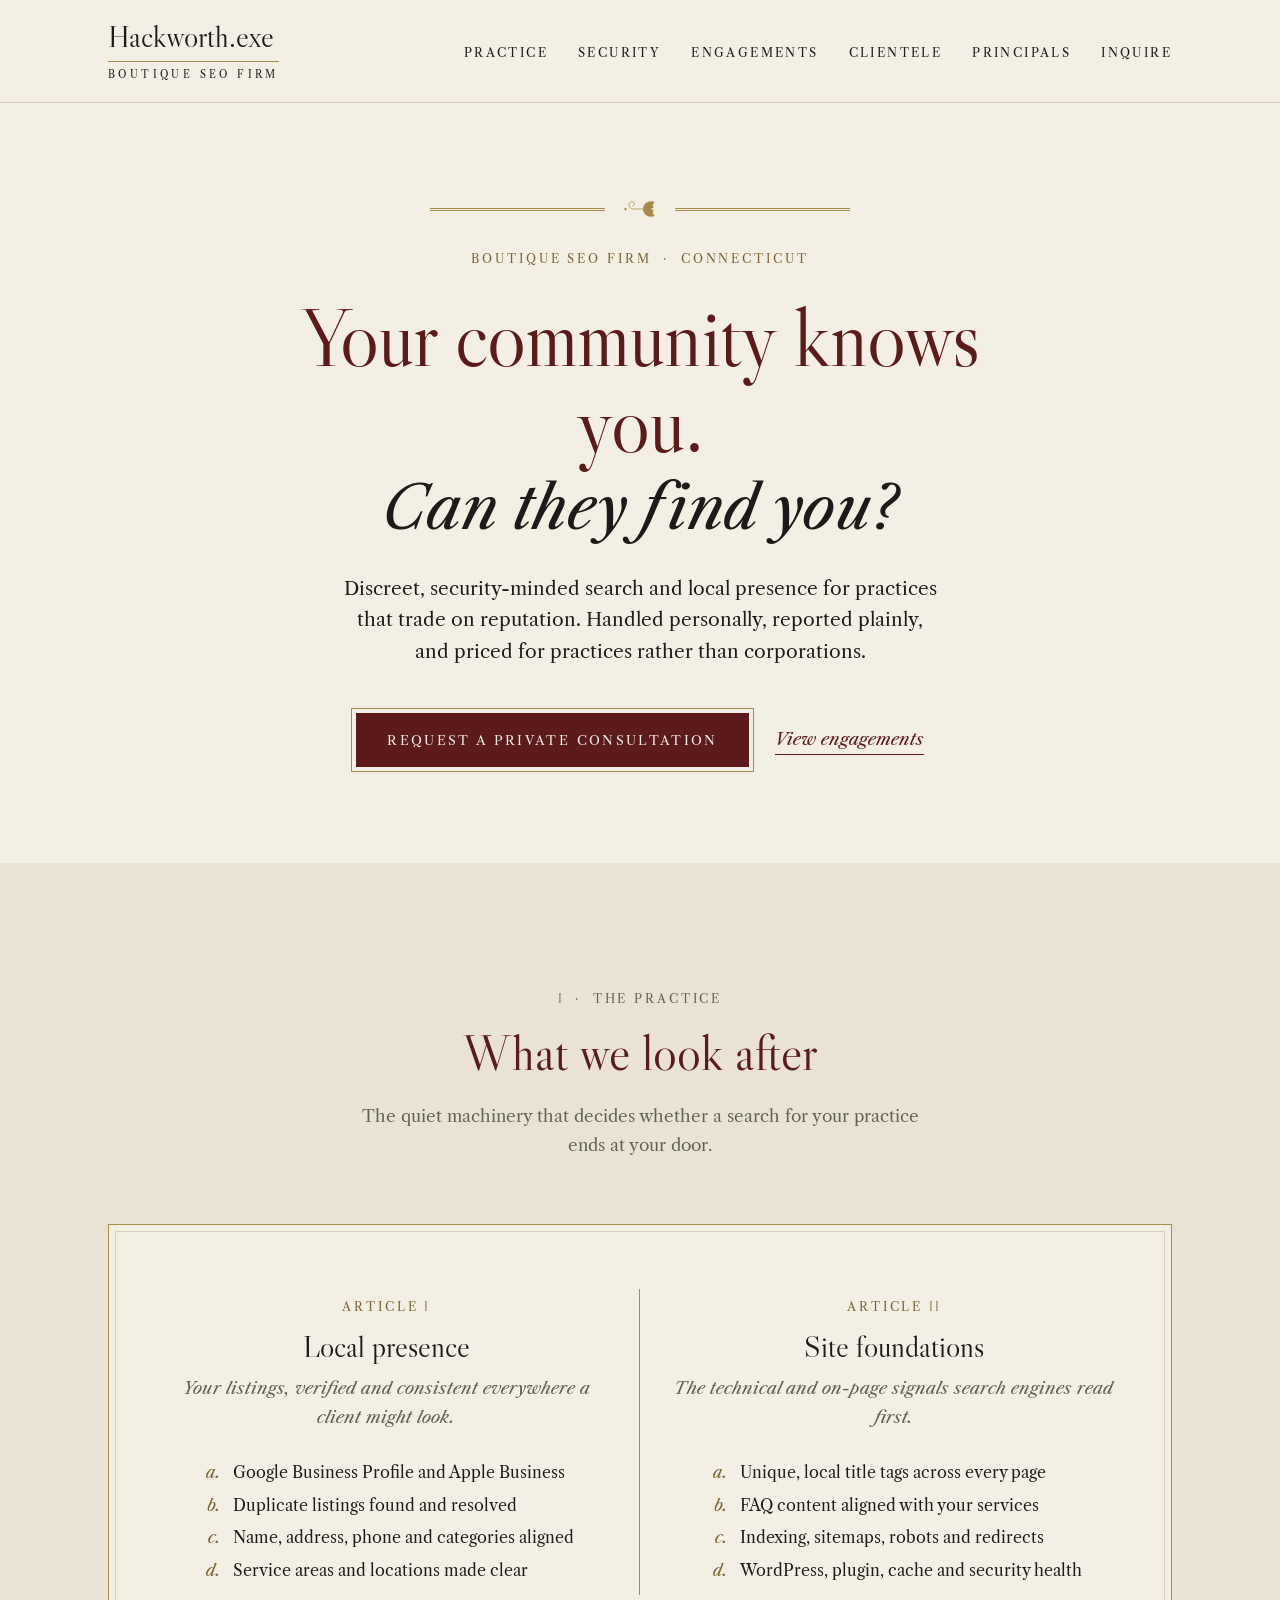
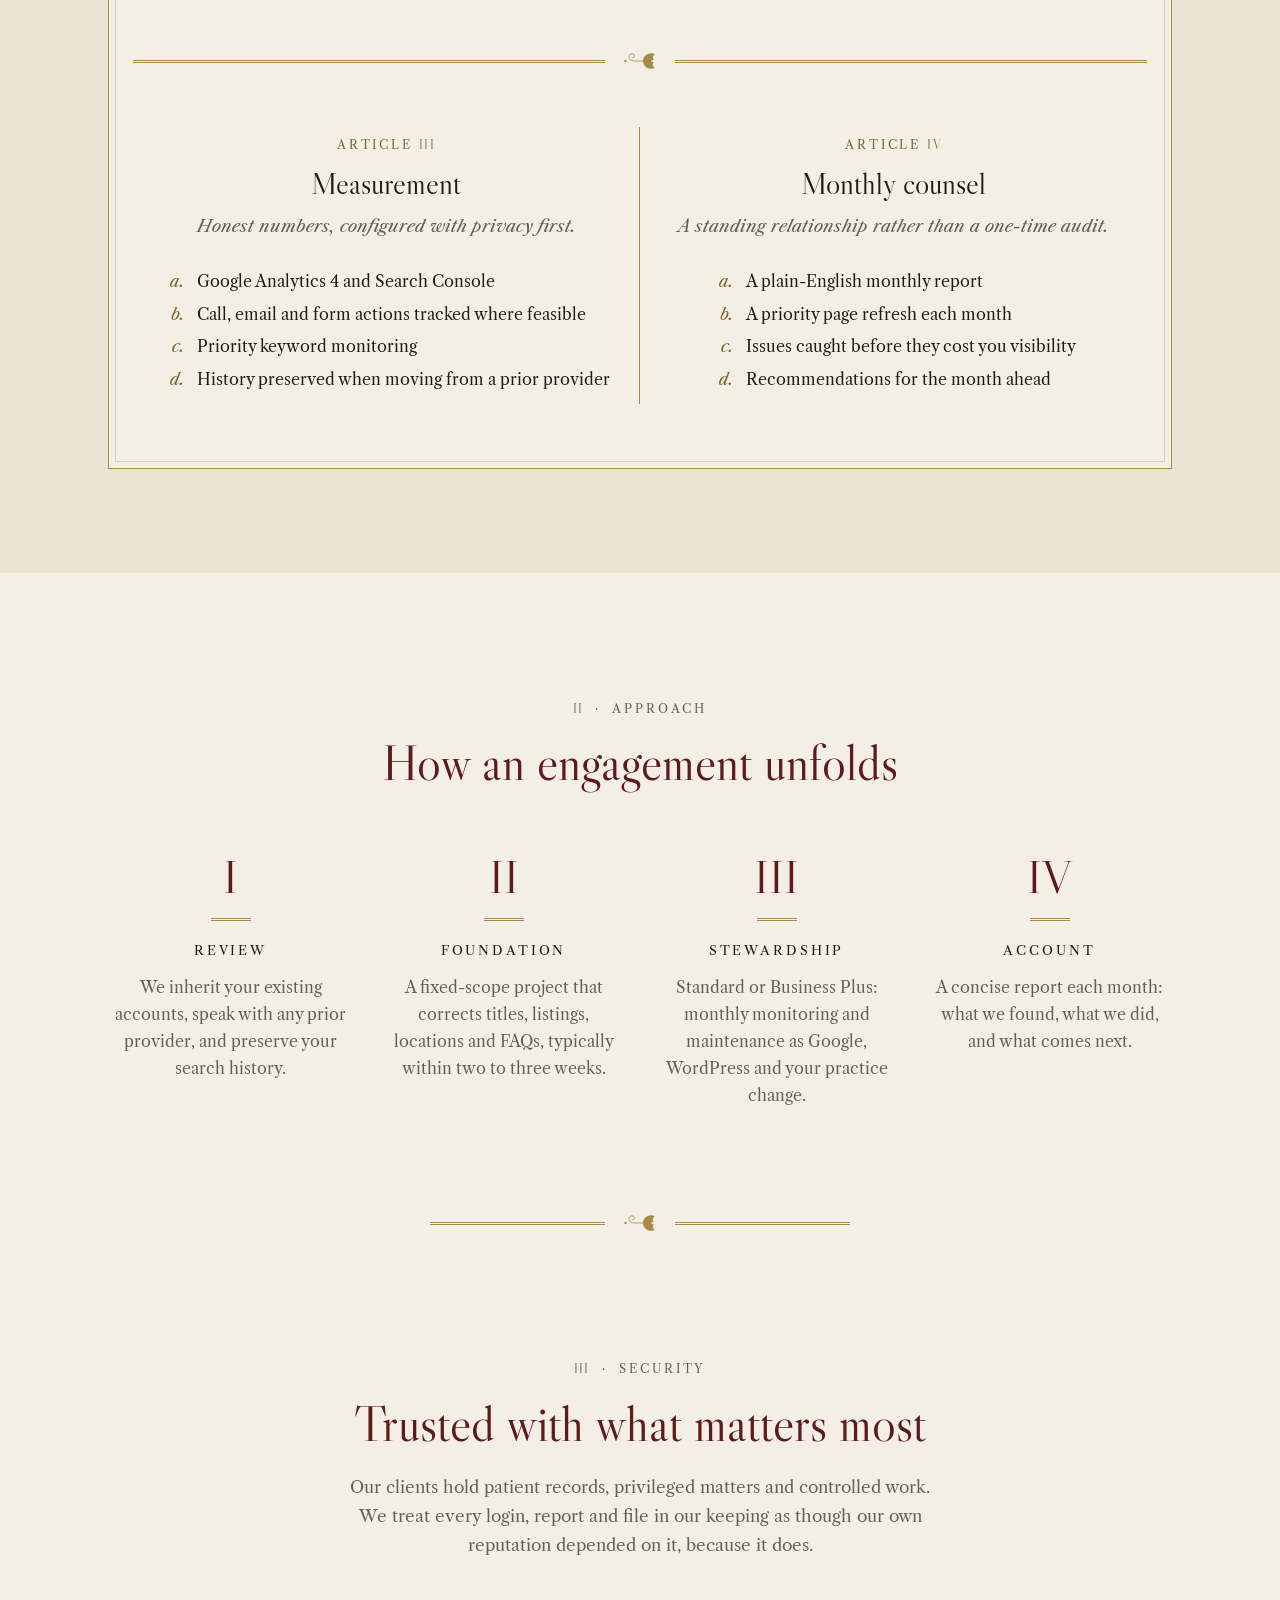
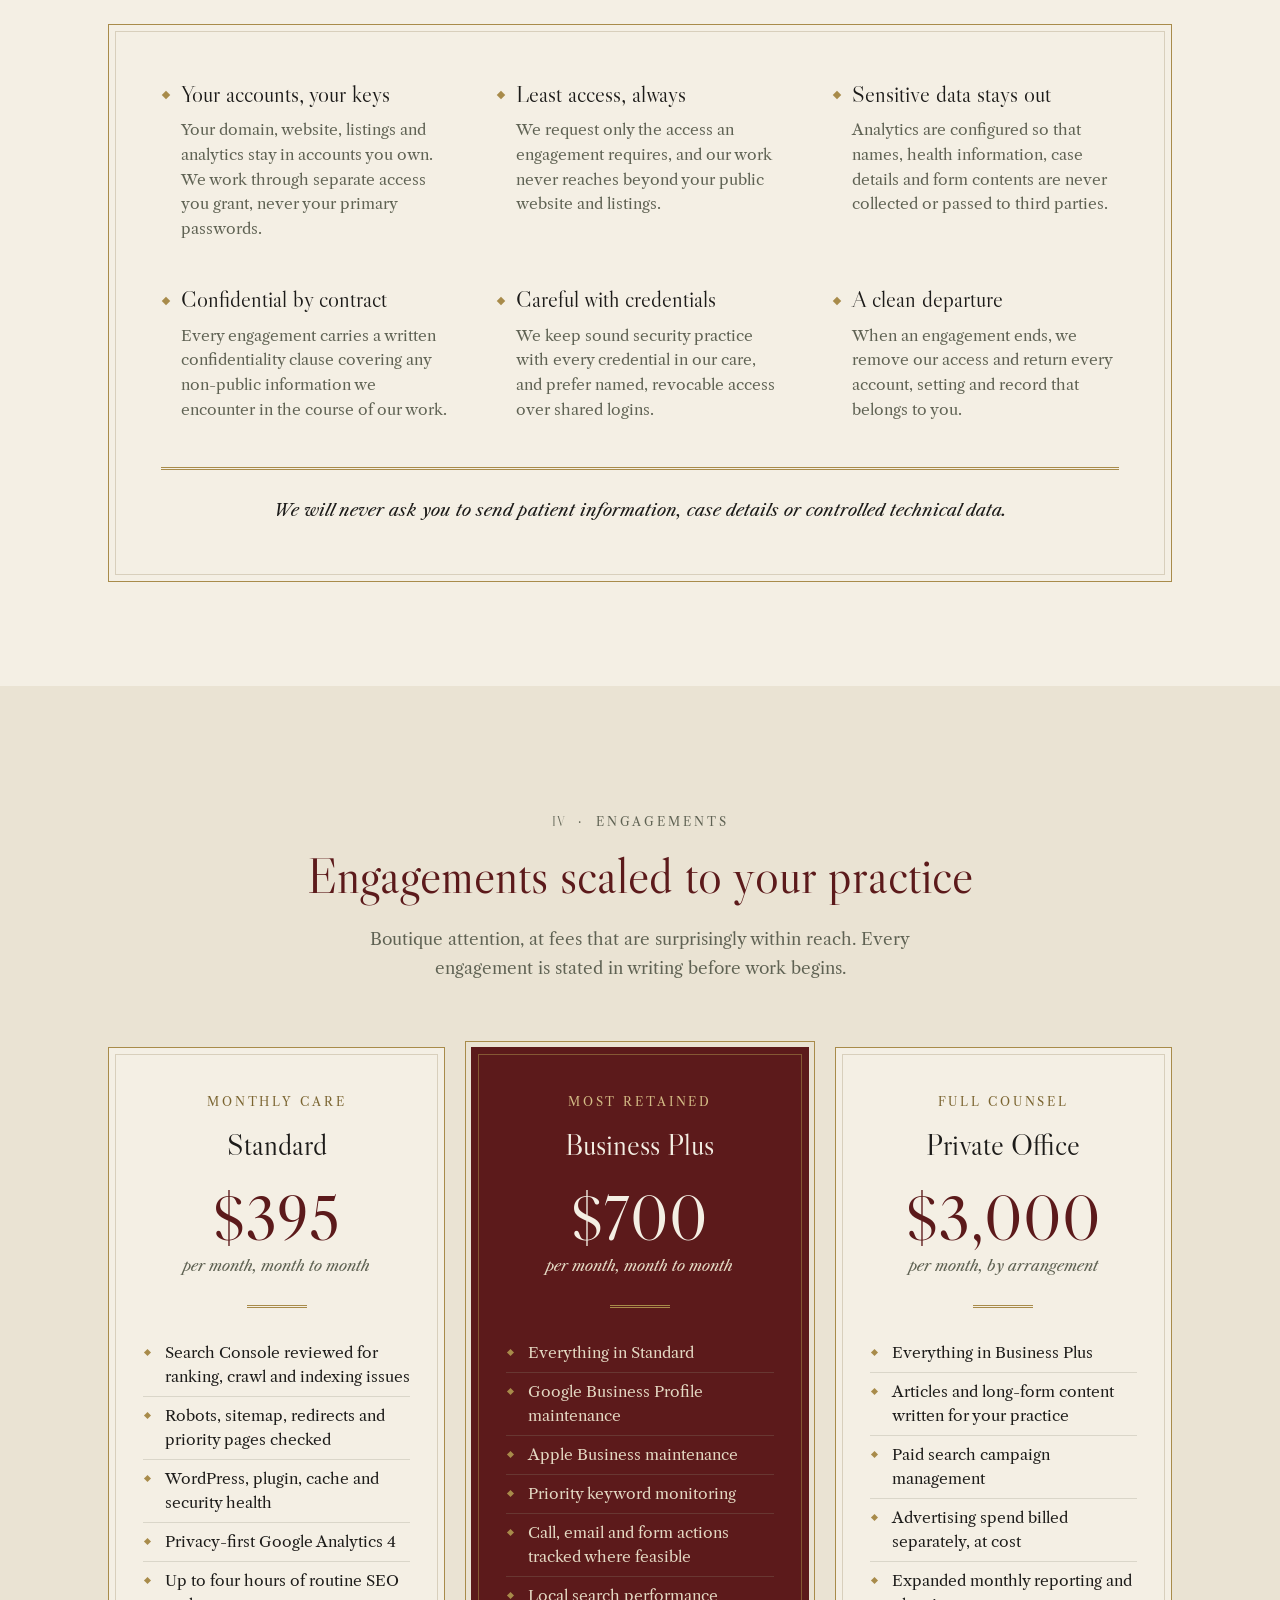
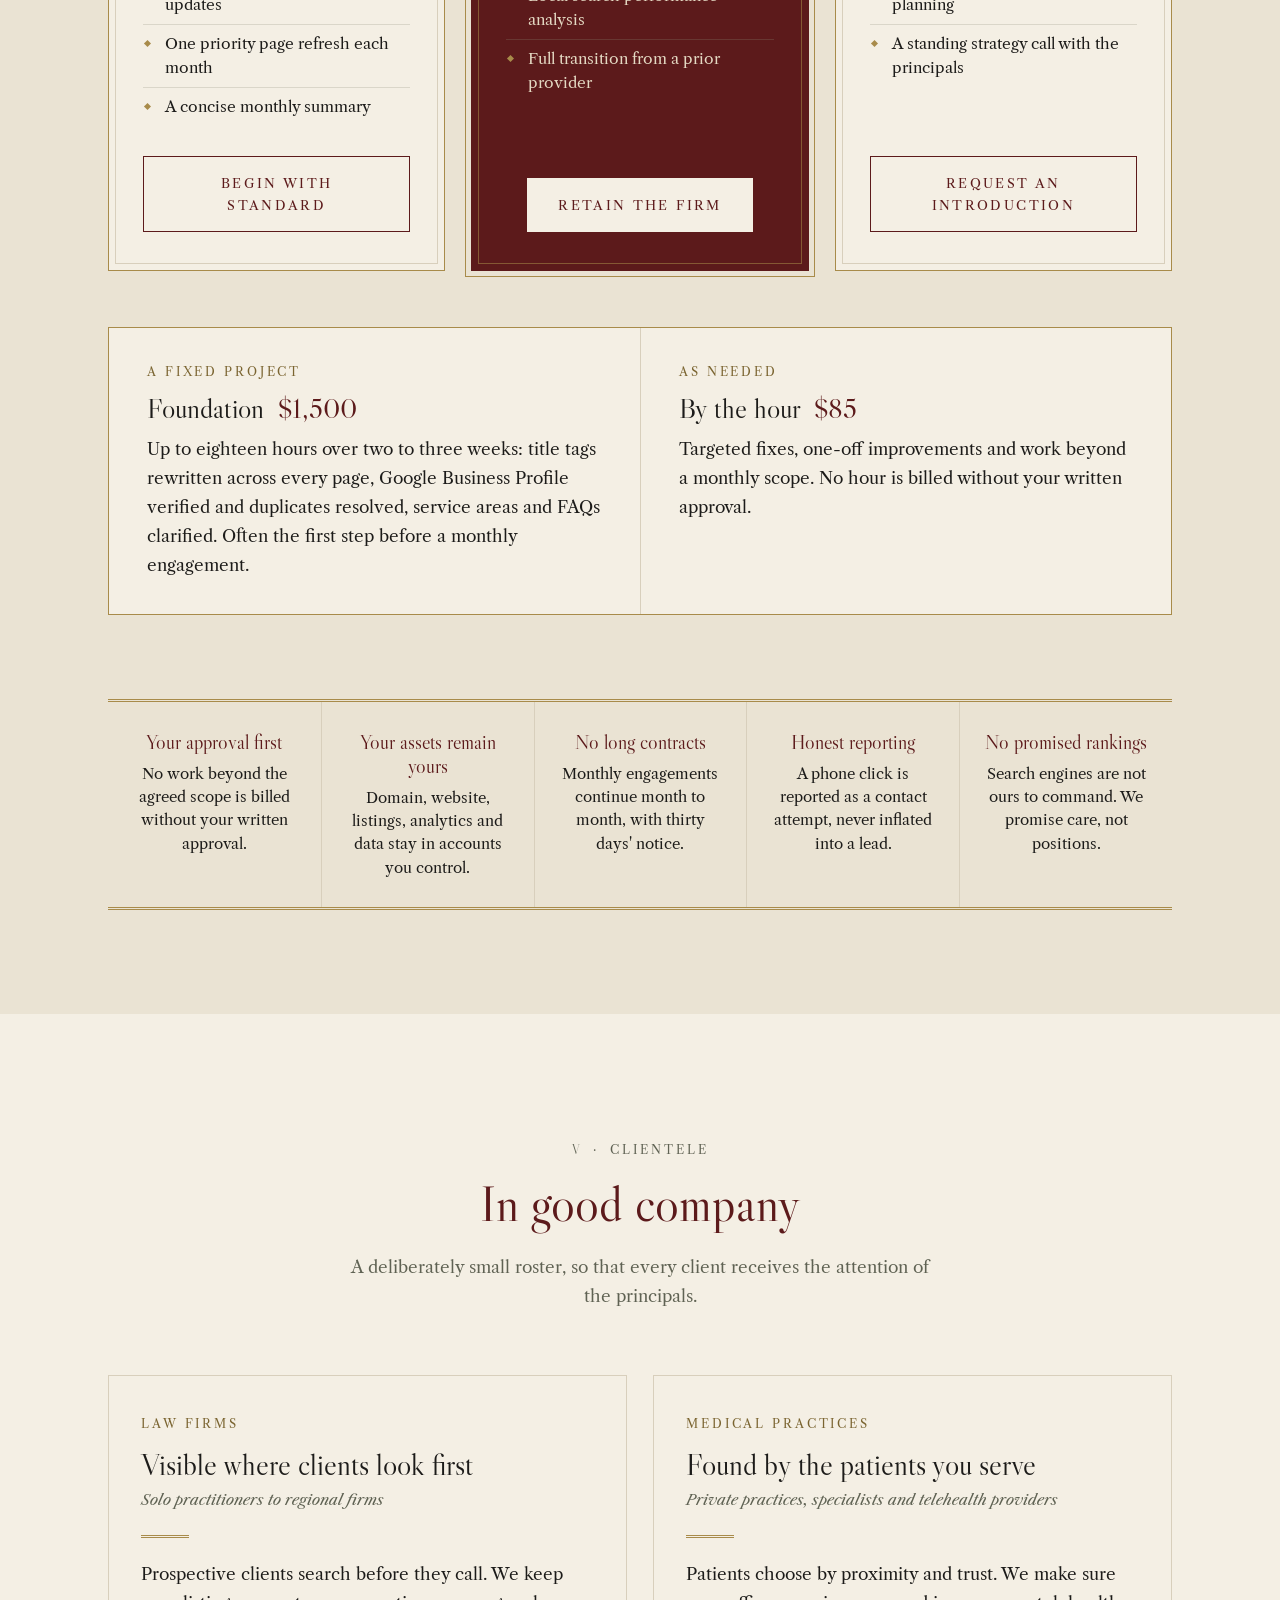
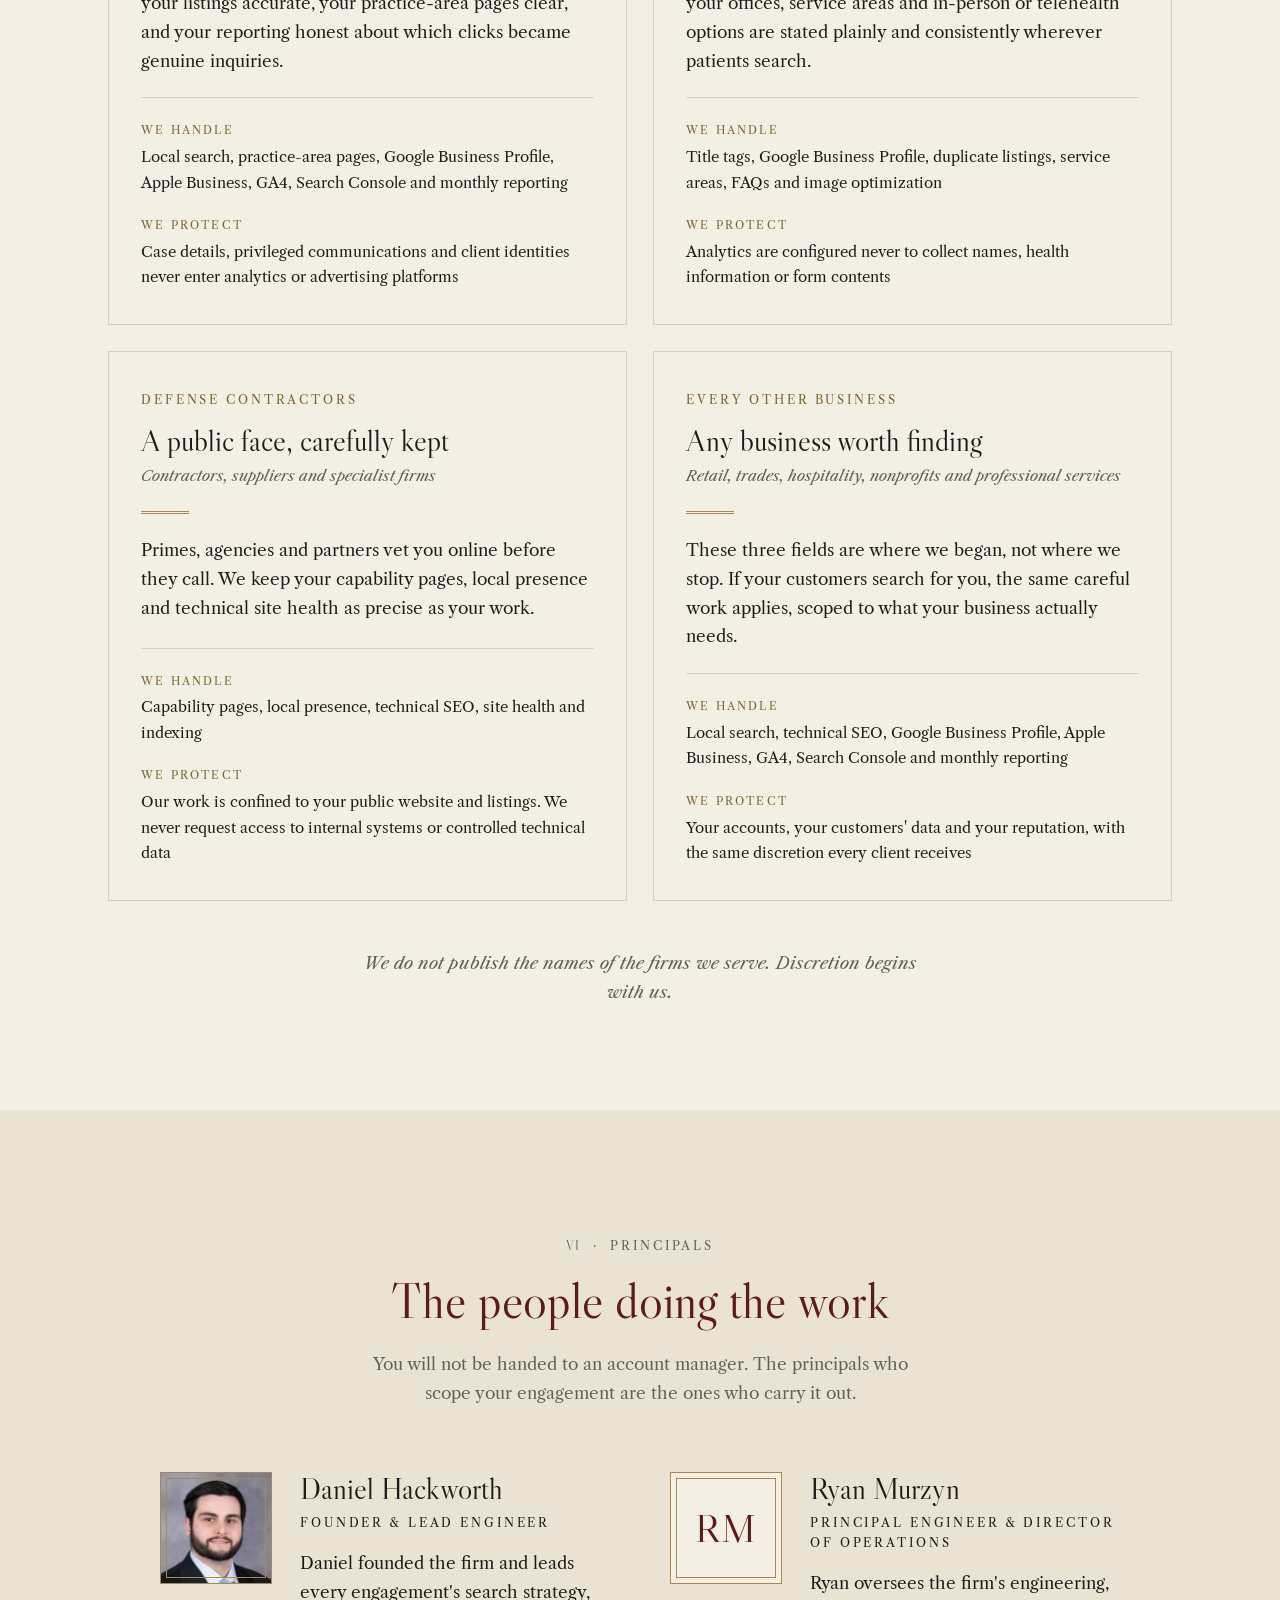
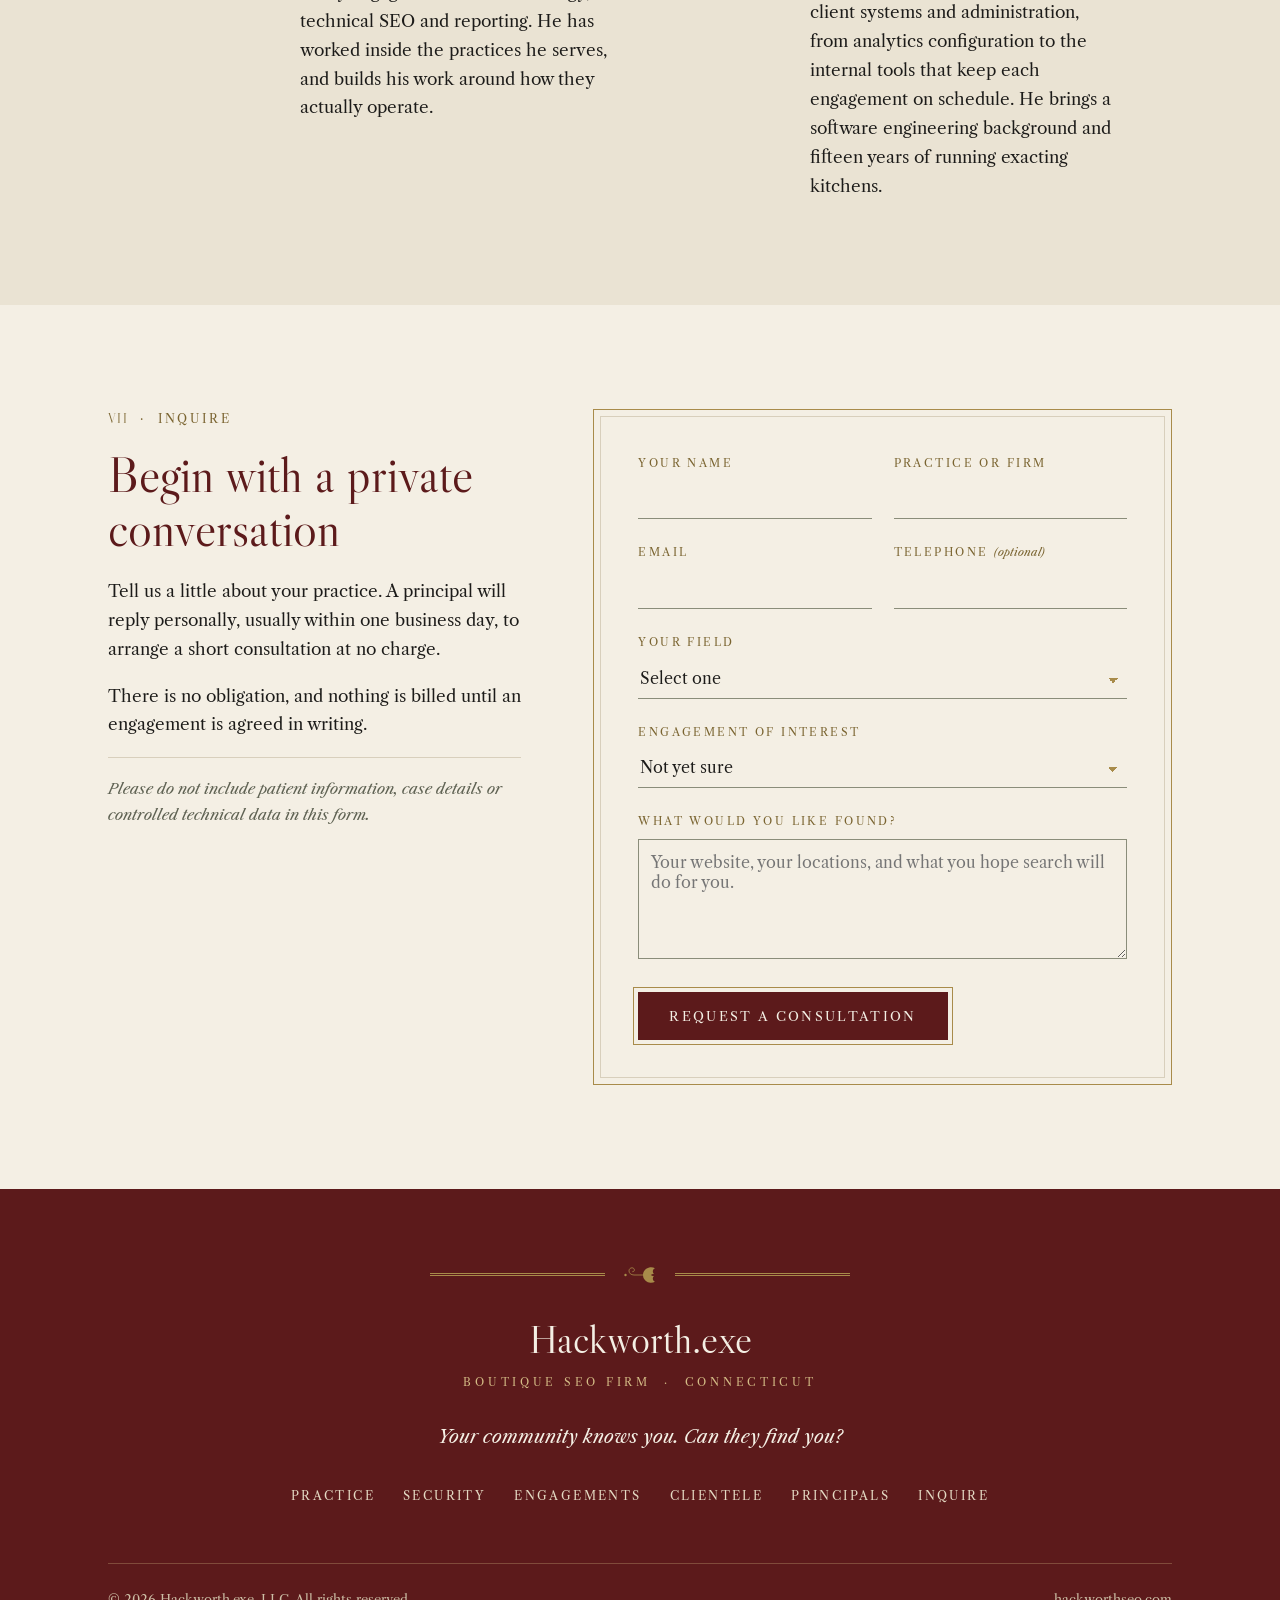
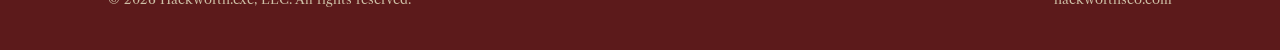
==== index.html @ cbdb7ac3 "Set practice articles in two framed columns Articles I-II and III-IV sit side by side with a brass l" ====
<!doctype html>
<html lang="en">
<head>
<meta charset="utf-8">
<meta name="viewport" content="width=device-width, initial-scale=1">
<title>Hackworth.exe · Boutique SEO Firm in Connecticut</title>
<meta name="description" content="Hackworth.exe is a boutique, security-minded SEO firm for medical practices, law firms and defense contractors. Discreet local search, analytics and Google Business Profile management, priced for practices.">
<link rel="canonical" href="https://hackworthseo.com/">
<meta property="og:type" content="website">
<meta property="og:title" content="Hackworth.exe · Boutique SEO Firm">
<meta property="og:description" content="Your community knows you. Can they find you? Discreet search for medical practices, law firms and defense contractors.">
<meta property="og:url" content="https://hackworthseo.com/">
<meta property="og:site_name" content="Hackworth.exe">
<meta property="og:image" content="https://hackworthseo.com/assets/img/og-image.png">
<meta property="og:image:width" content="1200">
<meta property="og:image:height" content="630">
<meta name="twitter:card" content="summary_large_image">
<meta name="theme-color" content="#5C1A1B">
<link rel="icon" type="image/svg+xml" href="/assets/img/favicon.svg">
<link rel="preload" href="/assets/fonts/libre-caslon-display-400-latin.woff2" as="font" type="font/woff2" crossorigin>
<link rel="preload" href="/assets/fonts/libre-caslon-text-400-latin.woff2" as="font" type="font/woff2" crossorigin>
<link rel="stylesheet" href="/assets/css/site.css?v=4">
<noscript><style>.reveal{opacity:1;transform:none}</style></noscript>
<script type="application/ld+json">
{
  "@context": "https://schema.org",
  "@type": "ProfessionalService",
  "name": "Hackworth.exe, LLC",
  "alternateName": "Hackworth.exe",
  "url": "https://hackworthseo.com/",
  "description": "Boutique SEO firm providing local search, analytics and Google Business Profile management for medical practices, law firms and defense contractors.",
  "areaServed": { "@type": "State", "name": "Connecticut" },
  "slogan": "Your community knows you. Can they find you?",
  "knowsAbout": ["Local SEO", "Technical SEO", "Google Business Profile", "Apple Business", "Google Analytics 4", "Google Search Console", "Privacy-first analytics"],
  "founder": { "@type": "Person", "name": "Daniel Hackworth", "jobTitle": "Founder & Lead Engineer", "image": "https://hackworthseo.com/assets/img/daniel-hackworth-336.webp" },
  "employee": [
    { "@type": "Person", "name": "Daniel Hackworth", "jobTitle": "Founder & Lead Engineer" },
    { "@type": "Person", "name": "Ryan Murzyn", "jobTitle": "Principal Engineer & Director of Operations" }
  ],
  "makesOffer": [
    { "@type": "Offer", "name": "Standard", "price": "395", "priceCurrency": "USD", "priceSpecification": { "@type": "UnitPriceSpecification", "price": "395", "priceCurrency": "USD", "unitText": "MONTH" } },
    { "@type": "Offer", "name": "Business Plus", "price": "700", "priceCurrency": "USD", "priceSpecification": { "@type": "UnitPriceSpecification", "price": "700", "priceCurrency": "USD", "unitText": "MONTH" } },
    { "@type": "Offer", "name": "Private Office", "price": "3000", "priceCurrency": "USD", "priceSpecification": { "@type": "UnitPriceSpecification", "price": "3000", "priceCurrency": "USD", "unitText": "MONTH" } },
    { "@type": "Offer", "name": "Foundation Project", "price": "1500", "priceCurrency": "USD" },
    { "@type": "Offer", "name": "By the Hour", "price": "85", "priceCurrency": "USD", "priceSpecification": { "@type": "UnitPriceSpecification", "price": "85", "priceCurrency": "USD", "unitText": "HOUR" } }
  ]}
</script>
</head>
<body>
<svg width="0" height="0" style="position:absolute" aria-hidden="true">
  <symbol id="fleuron" viewBox="0 0 68 40">
    <path fill="currentColor" d="M40 20c0-7.5 5.2-13.4 12.4-15.2 3.9-1 8.3-.4 11.6 1.6-2.7 1.1-4.4 3.5-4.4 6.4 0 1.9.8 3.7 2.2 4.9-2.6.4-4.7 1.4-6.3 2.3 1.6.9 3.7 1.9 6.3 2.3-1.4 1.2-2.2 3-2.2 4.9 0 2.9 1.7 5.3 4.4 6.4-3.3 2-7.7 2.6-11.6 1.6C45.2 33.4 40 27.5 40 20z"/>
    <path fill="none" stroke="currentColor" stroke-width="1.6" stroke-linecap="round" d="M40 20H22c-6 0-10-3.6-10-8.2 0-3.6 2.7-6.2 6-6.2 2.8 0 4.8 2 4.8 4.4 0 2-1.5 3.4-3.3 3.4"/>
    <circle cx="5" cy="20" r="2.4" fill="currentColor"/>
  </symbol>
</svg>
<a class="skip" href="#main">Skip to content</a>

<header class="masthead">
  <div class="wrap">
    <a class="wordmark" href="#top" aria-label="Hackworth.exe, home">
      <span class="name">Hackworth.exe</span>
      <span class="sub">Boutique SEO Firm</span>
    </a>
    <button class="menu-toggle" type="button" aria-expanded="false" aria-controls="primary-nav">Menu</button>
    <nav aria-label="Primary">
      <ul class="nav" id="primary-nav">
        <li><a href="#practice">Practice</a></li>
        <li><a href="#security">Security</a></li>
        <li><a href="#engagements">Engagements</a></li>
        <li><a href="#clients">Clientele</a></li>
        <li><a href="#principals">Principals</a></li>
        <li><a href="#inquire">Inquire</a></li>
      </ul>
    </nav>
  </div>
</header>

<main id="main">
  <section class="hero" id="top">
    <div class="wrap">
      <div class="ornament" aria-hidden="true"><svg><use href="#fleuron"/></svg></div>
      <p class="label" style="margin-top:30px">Boutique SEO Firm &nbsp;·&nbsp; Connecticut</p>
      <h1>Your community knows you. <em>Can they find you?</em></h1>
      <p class="lede">Discreet, security-minded search and local presence for practices that trade on reputation. Handled personally, reported plainly, and priced for practices rather than corporations.</p>
      <div class="actions">
        <a class="btn btn-primary" href="#inquire">Request a private consultation</a>
        <a class="link-italic" href="#engagements">View engagements</a>
      </div>
    </div>
  </section>

  <section class="alt" id="practice">
    <div class="wrap">
      <header class="head reveal">
        <p class="label"><span class="numeral">I</span> &nbsp;·&nbsp; The practice</p>
        <h2>What we look after</h2>
        <p>The quiet machinery that decides whether a search for your practice ends at your door.</p>
      </header>
      <div class="charter">
        <article class="article reveal">
          <p class="label">Article <span class="numeral">I</span></p>
          <h3>Local presence</h3>
          <p class="preamble">Your listings, verified and consistent everywhere a client might look.</p>
          <ol class="clauses"><li>Google Business Profile and Apple Business</li><li>Duplicate listings found and resolved</li><li>Name, address, phone and categories aligned</li><li>Service areas and locations made clear</li></ol>
        </article>
        <article class="article reveal">
          <p class="label">Article <span class="numeral">II</span></p>
          <h3>Site foundations</h3>
          <p class="preamble">The technical and on-page signals search engines read first.</p>
          <ol class="clauses"><li>Unique, local title tags across every page</li><li>FAQ content aligned with your services</li><li>Indexing, sitemaps, robots and redirects</li><li>WordPress, plugin, cache and security health</li></ol>
        </article>
        <div class="ornament wide charter-mark" aria-hidden="true"><svg><use href="#fleuron"/></svg></div>
        <article class="article reveal">
          <p class="label">Article <span class="numeral">III</span></p>
          <h3>Measurement</h3>
          <p class="preamble">Honest numbers, configured with privacy first.</p>
          <ol class="clauses"><li>Google Analytics 4 and Search Console</li><li>Call, email and form actions tracked where feasible</li><li>Priority keyword monitoring</li><li>History preserved when moving from a prior provider</li></ol>
        </article>
        <article class="article reveal">
          <p class="label">Article <span class="numeral">IV</span></p>
          <h3>Monthly counsel</h3>
          <p class="preamble">A standing relationship rather than a one-time audit.</p>
          <ol class="clauses"><li>A plain-English monthly report</li><li>A priority page refresh each month</li><li>Issues caught before they cost you visibility</li><li>Recommendations for the month ahead</li></ol>
        </article>
      </div>
    </div>
  </section>

  <section id="approach">
    <div class="wrap">
      <header class="head reveal">
        <p class="label"><span class="numeral">II</span> &nbsp;·&nbsp; Approach</p>
        <h2>How an engagement unfolds</h2>
      </header>
      <div class="steps">
        <div class="step reveal"><span class="roman">I</span><div class="rule"></div><h3>Review</h3><p>We inherit your existing accounts, speak with any prior provider, and preserve your search history.</p></div>
        <div class="step reveal"><span class="roman">II</span><div class="rule"></div><h3>Foundation</h3><p>A fixed-scope project that corrects titles, listings, locations and FAQs, typically within two to three weeks.</p></div>
        <div class="step reveal"><span class="roman">III</span><div class="rule"></div><h3>Stewardship</h3><p>Standard or Business Plus: monthly monitoring and maintenance as Google, WordPress and your practice change.</p></div>
        <div class="step reveal"><span class="roman">IV</span><div class="rule"></div><h3>Account</h3><p>A concise report each month: what we found, what we did, and what comes next.</p></div>
      </div>
    </div>
  </section>

  <div class="divider" aria-hidden="true"><div class="wrap"><div class="ornament"><svg><use href="#fleuron"/></svg></div></div></div>

  <section id="security">
    <div class="wrap">
      <header class="head reveal">
        <p class="label"><span class="numeral">III</span> &nbsp;·&nbsp; Security</p>
        <h2>Trusted with what matters most</h2>
        <p>Our clients hold patient records, privileged matters and controlled work. We treat every login, report and file in our keeping as though our own reputation depended on it, because it does.</p>
      </header>
      <div class="security-panel reveal">
        <div class="commitments">
          <div class="commitment">
            <h3>Your accounts, your keys</h3>
            <p>Your domain, website, listings and analytics stay in accounts you own. We work through separate access you grant, never your primary passwords.</p>
          </div>
          <div class="commitment">
            <h3>Least access, always</h3>
            <p>We request only the access an engagement requires, and our work never reaches beyond your public website and listings.</p>
          </div>
          <div class="commitment">
            <h3>Sensitive data stays out</h3>
            <p>Analytics are configured so that names, health information, case details and form contents are never collected or passed to third parties.</p>
          </div>
          <div class="commitment">
            <h3>Confidential by contract</h3>
            <p>Every engagement carries a written confidentiality clause covering any non-public information we encounter in the course of our work.</p>
          </div>
          <div class="commitment">
            <h3>Careful with credentials</h3>
            <p>We keep sound security practice with every credential in our care, and prefer named, revocable access over shared logins.</p>
          </div>
          <div class="commitment">
            <h3>A clean departure</h3>
            <p>When an engagement ends, we remove our access and return every account, setting and record that belongs to you.</p>
          </div>
        </div>
        <p class="security-note">We will never ask you to send patient information, case details or controlled technical data.</p>
      </div>
    </div>
  </section>

  <section class="alt" id="engagements">
    <div class="wrap">
      <header class="head reveal">
        <p class="label"><span class="numeral">IV</span> &nbsp;·&nbsp; Engagements</p>
        <h2>Engagements scaled to your practice</h2>
        <p>Boutique attention, at fees that are surprisingly within reach. Every engagement is stated in writing before work begins.</p>
      </header>
      <div class="tiers">
        <article class="tier reveal">
          <p class="label">Monthly care</p>
          <h3>Standard</h3>
          <div class="price">$395</div>
          <div class="per">per month, month to month</div>
          <div class="rule"></div>
          <ul>
            <li>Search Console reviewed for ranking, crawl and indexing issues</li>
            <li>Robots, sitemap, redirects and priority pages checked</li>
            <li>WordPress, plugin, cache and security health</li>
            <li>Privacy-first Google Analytics 4</li>
            <li>Up to four hours of routine SEO updates</li>
            <li>One priority page refresh each month</li>
            <li>A concise monthly summary</li>
          </ul>
          <a class="btn btn-quiet" href="#inquire">Begin with Standard</a>
        </article>
        <article class="tier featured reveal">
          <p class="label">Most retained</p>
          <h3>Business Plus</h3>
          <div class="price">$700</div>
          <div class="per">per month, month to month</div>
          <div class="rule"></div>
          <ul>
            <li>Everything in Standard</li>
            <li>Google Business Profile maintenance</li>
            <li>Apple Business maintenance</li>
            <li>Priority keyword monitoring</li>
            <li>Call, email and form actions tracked where feasible</li>
            <li>Local search performance analysis</li>
            <li>Full transition from a prior provider</li>
          </ul>
          <a class="btn" href="#inquire">Retain the firm</a>
        </article>
        <article class="tier reveal">
          <p class="label">Full counsel</p>
          <h3>Private Office</h3>
          <div class="price">$3,000</div>
          <div class="per">per month, by arrangement</div>
          <div class="rule"></div>
          <ul>
            <li>Everything in Business Plus</li>
            <li>Articles and long-form content written for your practice</li>
            <li>Paid search campaign management</li>
            <li>Advertising spend billed separately, at cost</li>
            <li>Expanded monthly reporting and planning</li>
            <li>A standing strategy call with the principals</li>
          </ul>
          <a class="btn btn-quiet" href="#inquire">Request an introduction</a>
        </article>
      </div>

      <div class="extras reveal">
        <div>
          <p class="label">A fixed project</p>
          <h3>Foundation &nbsp;<span>$1,500</span></h3>
          <p>Up to eighteen hours over two to three weeks: title tags rewritten across every page, Google Business Profile verified and duplicates resolved, service areas and FAQs clarified. Often the first step before a monthly engagement.</p>
        </div>
        <div>
          <p class="label">As needed</p>
          <h3>By the hour &nbsp;<span>$85</span></h3>
          <p>Targeted fixes, one-off improvements and work beyond a monthly scope. No hour is billed without your written approval.</p>
        </div>
      </div>

      <div class="principles reveal" aria-label="House principles">
        <p><strong>Your approval first</strong>No work beyond the agreed scope is billed without your written approval.</p>
        <p><strong>Your assets remain yours</strong>Domain, website, listings, analytics and data stay in accounts you control.</p>
        <p><strong>No long contracts</strong>Monthly engagements continue month to month, with thirty days' notice.</p>
        <p><strong>Honest reporting</strong>A phone click is reported as a contact attempt, never inflated into a lead.</p>
        <p><strong>No promised rankings</strong>Search engines are not ours to command. We promise care, not positions.</p>
      </div>
    </div>
  </section>

  <section id="clients">
    <div class="wrap">
      <header class="head reveal">
        <p class="label"><span class="numeral">V</span> &nbsp;·&nbsp; Clientele</p>
        <h2>In good company</h2>
        <p>A deliberately small roster, so that every client receives the attention of the principals.</p>
      </header>
      <!-- Each card describes a kind of client. Client names are never published. -->
      <div class="clients">
        <article class="client reveal">
          <p class="label sector">Law firms</p>
          <h3>Visible where clients look first</h3>
          <p class="where">Solo practitioners to regional firms</p>
          <div class="rule"></div>
          <p>Prospective clients search before they call. We keep your listings accurate, your practice-area pages clear, and your reporting honest about which clicks became genuine inquiries.</p>
          <dl>
            <dt>We handle</dt><dd>Local search, practice-area pages, Google Business Profile, Apple Business, GA4, Search Console and monthly reporting</dd>
            <dt>We protect</dt><dd>Case details, privileged communications and client identities never enter analytics or advertising platforms</dd>
          </dl>
        </article>
        <article class="client reveal">
          <p class="label sector">Medical practices</p>
          <h3>Found by the patients you serve</h3>
          <p class="where">Private practices, specialists and telehealth providers</p>
          <div class="rule"></div>
          <p>Patients choose by proximity and trust. We make sure your offices, service areas and in-person or telehealth options are stated plainly and consistently wherever patients search.</p>
          <dl>
            <dt>We handle</dt><dd>Title tags, Google Business Profile, duplicate listings, service areas, FAQs and image optimization</dd>
            <dt>We protect</dt><dd>Analytics are configured never to collect names, health information or form contents</dd>
          </dl>
        </article>
        <article class="client reveal">
          <p class="label sector">Defense contractors</p>
          <h3>A public face, carefully kept</h3>
          <p class="where">Contractors, suppliers and specialist firms</p>
          <div class="rule"></div>
          <p>Primes, agencies and partners vet you online before they call. We keep your capability pages, local presence and technical site health as precise as your work.</p>
          <dl>
            <dt>We handle</dt><dd>Capability pages, local presence, technical SEO, site health and indexing</dd>
            <dt>We protect</dt><dd>Our work is confined to your public website and listings. We never request access to internal systems or controlled technical data</dd>
          </dl>
        </article>
        <article class="client reveal">
          <p class="label sector">Every other business</p>
          <h3>Any business worth finding</h3>
          <p class="where">Retail, trades, hospitality, nonprofits and professional services</p>
          <div class="rule"></div>
          <p>These three fields are where we began, not where we stop. If your customers search for you, the same careful work applies, scoped to what your business actually needs.</p>
          <dl>
            <dt>We handle</dt><dd>Local search, technical SEO, Google Business Profile, Apple Business, GA4, Search Console and monthly reporting</dd>
            <dt>We protect</dt><dd>Your accounts, your customers' data and your reputation, with the same discretion every client receives</dd>
          </dl>
        </article>
      </div>
      <p class="clients-note reveal">We do not publish the names of the firms we serve. Discretion begins with us.</p>
    </div>
  </section>

  <section class="alt" id="principals">
    <div class="wrap">
      <header class="head reveal">
        <p class="label"><span class="numeral">VI</span> &nbsp;·&nbsp; Principals</p>
        <h2>The people doing the work</h2>
        <p>You will not be handed to an account manager. The principals who scope your engagement are the ones who carry it out.</p>
      </header>
      <div class="principals">
        <div class="person reveal">
          <div class="monogram portrait"><img src="/assets/img/daniel-hackworth-224.webp" srcset="/assets/img/daniel-hackworth-224.webp 224w, /assets/img/daniel-hackworth-336.webp 336w" sizes="112px" width="112" height="112" alt="Daniel Hackworth, Founder and Lead Engineer of Hackworth.exe" loading="lazy" decoding="async"></div>
          <div>
            <h3>Daniel Hackworth</h3>
            <p class="label title">Founder &amp; Lead Engineer</p>
            <p>Daniel founded the firm and leads every engagement's search strategy, technical SEO and reporting. He has worked inside the practices he serves, and builds his work around how they actually operate.</p>
          </div>
        </div>
        <div class="person reveal">
          <div class="monogram" aria-hidden="true"><span>RM</span></div>
          <div>
            <h3>Ryan Murzyn</h3>
            <p class="label title">Principal Engineer &amp; Director of Operations</p>
            <p>Ryan oversees the firm's engineering, client systems and administration, from analytics configuration to the internal tools that keep each engagement on schedule. He brings a software engineering background and fifteen years of running exacting kitchens.</p>
          </div>
        </div>
      </div>
    </div>
  </section>

  <section id="inquire">
    <div class="wrap inquire">
      <div class="copy reveal">
        <p class="label"><span class="numeral">VII</span> &nbsp;·&nbsp; Inquire</p>
        <h2>Begin with a private conversation</h2>
        <p>Tell us a little about your practice. A principal will reply personally, usually within one business day, to arrange a short consultation at no charge.</p>
        <p>There is no obligation, and nothing is billed until an engagement is agreed in writing.</p>
        <p class="note">Please do not include patient information, case details or controlled technical data in this form.</p>
      </div>
      <form class="reveal" name="inquiry" method="POST" action="/thank-you/" data-netlify="true" netlify-honeypot="company_website">
        <input type="hidden" name="form-name" value="inquiry">
        <p class="hp"><label>Leave this empty <input name="company_website" tabindex="-1" autocomplete="off"></label></p>
        <div class="row">
          <div class="field"><label for="f-name">Your name</label><input id="f-name" name="name" autocomplete="name" required></div>
          <div class="field"><label for="f-org">Practice or firm</label><input id="f-org" name="organization" autocomplete="organization" required></div>
        </div>
        <div class="row">
          <div class="field"><label for="f-email">Email</label><input id="f-email" name="email" type="email" autocomplete="email" required></div>
          <div class="field"><label for="f-phone">Telephone <span style="text-transform:none;letter-spacing:0;font-style:italic">(optional)</span></label><input id="f-phone" name="phone" type="tel" autocomplete="tel"></div>
        </div>
        <div class="field"><label for="f-sector">Your field</label>
          <select id="f-sector" name="sector" required>
            <option value="" disabled selected>Select one</option>
            <option>Medical practice</option>
            <option>Law firm</option>
            <option>Defense contractor</option>
            <option>Other business</option>
          </select>
        </div>
        <div class="field"><label for="f-interest">Engagement of interest</label>
          <select id="f-interest" name="interest">
            <option>Not yet sure</option>
            <option>Standard, $395 per month</option>
            <option>Business Plus, $700 per month</option>
            <option>Private Office, $3,000 per month</option>
            <option>Foundation project, $1,500</option>
            <option>By the hour, $85</option>
          </select>
        </div>
        <div class="field"><label for="f-msg">What would you like found?</label><textarea id="f-msg" name="message" placeholder="Your website, your locations, and what you hope search will do for you."></textarea></div>
        <button class="btn btn-primary" type="submit">Request a consultation</button>
      </form>
    </div>
  </section>
</main>

<footer>
  <div class="wrap">
    <div class="ornament" aria-hidden="true"><svg><use href="#fleuron"/></svg></div>
    <p class="name">Hackworth.exe</p>
    <p class="sub">Boutique SEO Firm &nbsp;·&nbsp; Connecticut</p>
    <p class="tag">Your community knows you. Can they find you?</p>
    <nav aria-label="Footer">
      <a href="#practice">Practice</a><a href="#security">Security</a><a href="#engagements">Engagements</a><a href="#clients">Clientele</a><a href="#principals">Principals</a><a href="#inquire">Inquire</a>
    </nav>
    <div class="fine">
      <span>&copy; <span id="yr">2026</span> Hackworth.exe, LLC. All rights reserved.</span>
      <span>hackworthseo.com</span>
    </div>
  </div>
</footer>

<script src="/assets/js/site.js?v=2" defer></script>
</body>
</html>
---- assets/css/site.css ----
/* self-hosted fonts: Libre Caslon Display & Libre Caslon Text (SIL Open Font License) */
@font-face{font-family:'Libre Caslon Display';font-style:normal;font-weight:400;font-display:swap;src:url(/assets/fonts/libre-caslon-display-400-latin.woff2) format('woff2');unicode-range:U+0000-00FF, U+0131, U+0152-0153, U+02BB-02BC, U+02C6, U+02DA, U+02DC, U+0304, U+0308, U+0329, U+2000-206F, U+20AC, U+2122, U+2191, U+2193, U+2212, U+2215, U+FEFF, U+FFFD}
@font-face{font-family:'Libre Caslon Display';font-style:normal;font-weight:400;font-display:swap;src:url(/assets/fonts/libre-caslon-display-400-latin-ext.woff2) format('woff2');unicode-range:U+0100-02BA, U+02BD-02C5, U+02C7-02CC, U+02CE-02D7, U+02DD-02FF, U+0304, U+0308, U+0329, U+1D00-1DBF, U+1E00-1E9F, U+1EF2-1EFF, U+2020, U+20A0-20AB, U+20AD-20C4, U+2113, U+2C60-2C7F, U+A720-A7FF}
@font-face{font-family:'Libre Caslon Text';font-style:normal;font-weight:400;font-display:swap;src:url(/assets/fonts/libre-caslon-text-400-latin.woff2) format('woff2');unicode-range:U+0000-00FF, U+0131, U+0152-0153, U+02BB-02BC, U+02C6, U+02DA, U+02DC, U+0304, U+0308, U+0329, U+2000-206F, U+20AC, U+2122, U+2191, U+2193, U+2212, U+2215, U+FEFF, U+FFFD}
@font-face{font-family:'Libre Caslon Text';font-style:normal;font-weight:400;font-display:swap;src:url(/assets/fonts/libre-caslon-text-400-latin-ext.woff2) format('woff2');unicode-range:U+0100-02BA, U+02BD-02C5, U+02C7-02CC, U+02CE-02D7, U+02DD-02FF, U+0304, U+0308, U+0329, U+1D00-1DBF, U+1E00-1E9F, U+1EF2-1EFF, U+2020, U+20A0-20AB, U+20AD-20C4, U+2113, U+2C60-2C7F, U+A720-A7FF}
@font-face{font-family:'Libre Caslon Text';font-style:italic;font-weight:400;font-display:swap;src:url(/assets/fonts/libre-caslon-text-400-italic-latin.woff2) format('woff2');unicode-range:U+0000-00FF, U+0131, U+0152-0153, U+02BB-02BC, U+02C6, U+02DA, U+02DC, U+0304, U+0308, U+0329, U+2000-206F, U+20AC, U+2122, U+2191, U+2193, U+2212, U+2215, U+FEFF, U+FFFD}
@font-face{font-family:'Libre Caslon Text';font-style:italic;font-weight:400;font-display:swap;src:url(/assets/fonts/libre-caslon-text-400-italic-latin-ext.woff2) format('woff2');unicode-range:U+0100-02BA, U+02BD-02C5, U+02C7-02CC, U+02CE-02D7, U+02DD-02FF, U+0304, U+0308, U+0329, U+1D00-1DBF, U+1E00-1E9F, U+1EF2-1EFF, U+2020, U+20A0-20AB, U+20AD-20C4, U+2113, U+2C60-2C7F, U+A720-A7FF}
@font-face{font-family:'Libre Caslon Text';font-style:normal;font-weight:700;font-display:swap;src:url(/assets/fonts/libre-caslon-text-700-latin.woff2) format('woff2');unicode-range:U+0000-00FF, U+0131, U+0152-0153, U+02BB-02BC, U+02C6, U+02DA, U+02DC, U+0304, U+0308, U+0329, U+2000-206F, U+20AC, U+2122, U+2191, U+2193, U+2212, U+2215, U+FEFF, U+FFFD}
@font-face{font-family:'Libre Caslon Text';font-style:normal;font-weight:700;font-display:swap;src:url(/assets/fonts/libre-caslon-text-700-latin-ext.woff2) format('woff2');unicode-range:U+0100-02BA, U+02BD-02C5, U+02C7-02CC, U+02CE-02D7, U+02DD-02FF, U+0304, U+0308, U+0329, U+1D00-1DBF, U+1E00-1E9F, U+1EF2-1EFF, U+2020, U+20A0-20AB, U+20AD-20C4, U+2113, U+2C60-2C7F, U+A720-A7FF}

:root{
  --oxblood:#5C1A1B; --oxblood-deep:#481313;
  --ivory:#F4EFE4; --vellum:#EAE3D3; --vellum-line:#D8CFBC;
  --brass:#A88B4A; --brass-text:#7A6430;
  --ink:#1C1B19; --olive:#8A8D7A; --olive-text:#5F6253;
  --display:'Libre Caslon Display', 'Libre Caslon Text', Georgia, serif;
  --text:'Libre Caslon Text', Georgia, serif;
  --wrap:1120px;
}
*,*::before,*::after{box-sizing:border-box}
html{scroll-behavior:smooth;-webkit-text-size-adjust:100%}
body{margin:0;background:var(--ivory);color:var(--ink);font-family:var(--text);font-size:17px;line-height:1.7;-webkit-font-smoothing:antialiased;text-rendering:optimizeLegibility}
img,svg{display:block}
a{color:var(--oxblood)}
a:focus-visible,button:focus-visible,input:focus-visible,select:focus-visible,textarea:focus-visible{outline:2px solid var(--brass);outline-offset:3px}
.wrap{max-width:var(--wrap);margin:0 auto;padding:0 28px}
.sr-only{position:absolute;width:1px;height:1px;overflow:hidden;clip:rect(0 0 0 0);white-space:nowrap}
.skip{position:absolute;left:-999px;top:12px;background:var(--oxblood);color:var(--ivory);padding:8px 14px;z-index:10}
.skip:focus{left:12px}

/* small caps label */
.label{font-family:var(--text);font-size:12px;letter-spacing:.24em;text-transform:uppercase;color:var(--brass-text);margin:0}
.numeral{font-family:var(--display);letter-spacing:.12em}

/* ornament: double rule + fleuron */
.ornament{display:flex;align-items:center;justify-content:center;gap:18px;max-width:420px;margin:0 auto;color:var(--brass)}
.ornament::before,.ornament::after{content:"";flex:1;border-top:3px double var(--brass)}
.ornament svg{width:34px;height:20px;flex:none}
.ornament.wide{max-width:none}

/* buttons */
.btn{display:inline-block;font-family:var(--text);font-size:13px;letter-spacing:.18em;text-transform:uppercase;text-decoration:none;padding:15px 30px;border:1px solid var(--oxblood);transition:background .25s ease,color .25s ease,outline-offset .25s ease;cursor:pointer}
.btn-primary{background:var(--oxblood);color:var(--ivory);outline:1px solid var(--brass);outline-offset:4px}
.btn-primary:hover{background:var(--oxblood-deep);outline-offset:6px}
.btn-quiet{background:transparent;color:var(--oxblood)}
.btn-quiet:hover{background:var(--oxblood);color:var(--ivory)}
.link-italic{font-style:italic;color:var(--oxblood);text-decoration:none;border-bottom:1px solid currentColor;padding-bottom:1px}

/* masthead */
.masthead{border-bottom:1px solid var(--vellum-line)}
.masthead .wrap{display:flex;align-items:center;justify-content:space-between;gap:24px;padding-top:22px;padding-bottom:22px}
.wordmark{text-decoration:none;color:var(--ink);display:flex;flex-direction:column;line-height:1}
.wordmark .name{font-family:var(--display);font-size:30px;letter-spacing:-.005em}
.wordmark .sub{font-size:10px;letter-spacing:.34em;color:var(--ink);margin-top:9px;padding-top:8px;border-top:1px solid var(--brass);text-transform:uppercase;align-self:flex-start}
.nav{display:flex;gap:30px;list-style:none;margin:0;padding:0}
.nav a{font-size:12px;letter-spacing:.2em;text-transform:uppercase;text-decoration:none;color:var(--ink)}
.nav a:hover{color:var(--oxblood)}
@media (max-width:1100px){.nav{gap:22px}}
@media (min-width:821px) and (max-width:940px){.nav{gap:14px}.nav a{font-size:11px;letter-spacing:.14em}}
@media (max-width:820px){.nav{display:none}}

/* hero */
.hero{text-align:center;padding:96px 0 96px}
.hero h1{font-family:var(--display);font-weight:400;color:var(--oxblood);font-size:clamp(42px,6.4vw,82px);line-height:1.04;letter-spacing:-.012em;margin:26px auto 0;max-width:15ch}
.hero h1 em{display:block;font-family:var(--text);font-size:.72em;color:var(--ink);margin-top:.2em;letter-spacing:-.01em}
.hero .lede{max-width:600px;margin:34px auto 0;font-size:19px;line-height:1.65;color:var(--ink)}
.hero .actions{margin-top:46px;display:flex;gap:26px;justify-content:center;align-items:center;flex-wrap:wrap}

/* sections */
section{padding:104px 0}
.alt{background:var(--vellum)}
.head{text-align:center;max-width:720px;margin:0 auto 64px}
.head h2{font-family:var(--display);font-weight:400;color:var(--oxblood);font-size:clamp(32px,4.2vw,50px);line-height:1.1;margin:16px 0 0}
.head p{margin:22px auto 0;color:var(--olive-text);max-width:580px}
.divider{padding:0}
.divider .wrap{padding-top:0;padding-bottom:0}

/* practice: articles in two columns, divided like a charter */
.charter{position:relative;display:grid;grid-template-columns:1fr 1fr;background:var(--ivory);border:1px solid var(--brass);padding:64px 24px}
.charter::after{content:"";position:absolute;inset:6px;border:1px solid var(--vellum-line);pointer-events:none}
.article{position:relative;z-index:1;text-align:center;padding:8px 28px}
.article:nth-of-type(odd){border-right:1px solid var(--brass)}
.article h3{font-family:var(--display);font-weight:400;font-size:30px;line-height:1.15;color:var(--ink);margin:12px 0 0}
.article .preamble{font-style:italic;font-size:17px;color:var(--olive-text);max-width:26em;margin:10px auto 0}
.clauses{list-style:none;counter-reset:clause;display:table;margin:24px auto 0;padding:0;text-align:left}
.clauses li{counter-increment:clause;position:relative;padding:4px 0 4px 34px;font-size:16px;line-height:1.55}
.clauses li::before{content:counter(clause,lower-alpha) ".";position:absolute;left:0;top:4px;width:22px;text-align:right;font-style:italic;color:var(--brass-text)}
.charter-mark{grid-column:1/-1;margin:56px 0;position:relative;z-index:1}
@media (max-width:860px){.charter{grid-template-columns:1fr;padding:48px 26px}.article{padding:0}.article:nth-of-type(odd){border-right:0}.article + .article{margin-top:52px}.charter-mark{margin:52px 0}}

/* approach */
.steps{display:grid;grid-template-columns:repeat(4,1fr);gap:28px;counter-reset:s}
.step{text-align:center;padding:0 6px}
.step .roman{font-family:var(--display);font-size:46px;color:var(--oxblood);line-height:1;display:block}
.step .rule{width:40px;margin:18px auto 18px;border-top:3px double var(--brass)}
.step h3{font-family:var(--text);font-size:13px;letter-spacing:.22em;text-transform:uppercase;font-weight:400;margin:0 0 12px;color:var(--ink)}
.step p{margin:0;font-size:16px;color:var(--olive-text)}
@media (max-width:900px){.steps{grid-template-columns:repeat(2,1fr);gap:52px 28px}}
@media (max-width:520px){.steps{grid-template-columns:1fr}}

/* security */
.security-panel{position:relative;border:1px solid var(--brass);background:var(--ivory);padding:56px 52px}
.security-panel::after{content:"";position:absolute;inset:6px;border:1px solid var(--vellum-line);pointer-events:none}
.commitments{display:grid;grid-template-columns:repeat(3,1fr);gap:44px 48px;position:relative;z-index:1}
.commitment h3{font-family:var(--display);font-weight:400;font-size:23px;line-height:1.2;margin:0 0 10px;padding-left:20px;position:relative;color:var(--ink)}
.commitment h3::before{content:"";position:absolute;left:2px;top:.5em;width:6px;height:6px;transform:rotate(45deg);background:var(--brass)}
.commitment p{margin:0;padding-left:20px;font-size:15.5px;line-height:1.6;color:var(--olive-text)}
.security-note{position:relative;z-index:1;margin:44px 0 0;padding-top:26px;border-top:3px double var(--brass);text-align:center;font-style:italic;color:var(--ink)}
@media (max-width:960px){.commitments{grid-template-columns:repeat(2,1fr)}}
@media (max-width:620px){.commitments{grid-template-columns:1fr;gap:32px}.security-panel{padding:40px 26px}}

/* engagements */
.tiers{display:grid;grid-template-columns:repeat(3,1fr);gap:26px;align-items:stretch}
.tier{position:relative;background:var(--ivory);border:1px solid var(--brass);padding:44px 34px 38px;display:flex;flex-direction:column;text-align:center}
.tier::after{content:"";position:absolute;inset:6px;border:1px solid var(--vellum-line);pointer-events:none}
.tier.featured{background:var(--oxblood);color:var(--ivory);border-color:var(--oxblood);outline:1px solid var(--brass);outline-offset:5px}
.tier.featured::after{border-color:rgba(168,139,74,.55)}
.tier .label{margin-bottom:16px}
.tier.featured .label{color:#D4BC86}
.tier h3{font-family:var(--display);font-weight:400;font-size:30px;margin:0;line-height:1.1}
.tier .price{font-family:var(--display);font-size:62px;line-height:1;margin:26px 0 4px;color:var(--oxblood)}
.tier.featured .price{color:var(--ivory)}
.tier .per{font-style:italic;font-size:15px;color:var(--olive-text)}
.tier.featured .per,.tier.featured li{color:#E4D9C3}
.tier .rule{width:60px;margin:26px auto;border-top:3px double var(--brass)}
.tier ul{list-style:none;margin:0 0 30px;padding:0;text-align:left;font-size:15.5px;line-height:1.55}
.tier li{padding:7px 0 7px 22px;position:relative;border-bottom:1px solid rgba(138,141,122,.25)}
.tier li:last-child{border-bottom:0}
.tier li::before{content:"";position:absolute;left:2px;top:1.05em;width:5px;height:5px;transform:rotate(45deg);background:var(--brass)}
.tier .btn{margin-top:auto;align-self:center}
.tier.featured .btn{background:var(--ivory);color:var(--oxblood);border-color:var(--ivory)}
.tier.featured .btn:hover{background:var(--vellum)}
@media (max-width:960px){.tiers{grid-template-columns:1fr;max-width:480px;margin:0 auto}}

.extras{margin-top:56px;display:grid;grid-template-columns:1fr 1fr;gap:0;border:1px solid var(--brass);background:var(--ivory)}
.extras > div{padding:34px 38px}
.extras > div + div{border-left:1px solid var(--vellum-line)}
.extras h3{font-family:var(--display);font-weight:400;font-size:28px;margin:10px 0 12px;line-height:1.1}
.extras h3 span{color:var(--oxblood)}
.extras p{margin:0}
.extras p.label{margin:0}
@media (max-width:860px){.extras{grid-template-columns:1fr}.extras > div + div{border-left:0;border-top:1px solid var(--vellum-line)}}

.principles{margin-top:84px;display:grid;grid-template-columns:repeat(5,1fr);gap:0;border-top:3px double var(--brass);border-bottom:3px double var(--brass)}
.principles p{margin:0;padding:28px 22px;font-size:15px;line-height:1.55;border-left:1px solid var(--vellum-line);text-align:center}
.principles p:first-child{border-left:0}
.principles strong{display:block;font-family:var(--display);font-weight:400;font-size:20px;color:var(--oxblood);margin-bottom:8px;line-height:1.2}
@media (max-width:960px){.principles{grid-template-columns:1fr}.principles p{border-left:0;border-top:1px solid var(--vellum-line)}.principles p:first-child{border-top:0}}

/* clients */
.clients{display:grid;grid-template-columns:repeat(2,1fr);gap:26px}
.client{border:1px solid var(--vellum-line);background:var(--ivory);padding:38px 32px 34px;position:relative;display:flex;flex-direction:column}
.client .sector{margin-bottom:14px}
.client h3{font-family:var(--display);font-weight:400;font-size:30px;margin:0;line-height:1.1;color:var(--ink)}
.client .where{font-style:italic;color:var(--olive-text);margin:6px 0 0;font-size:15px}
.client .rule{width:48px;margin:22px 0;border-top:3px double var(--brass)}
.client p{margin:0 0 22px}
.client dl{margin:auto 0 0;padding-top:20px;border-top:1px solid var(--vellum-line);display:grid;grid-template-columns:1fr;gap:4px 0;font-size:15px}
.client dt{font-size:11px;letter-spacing:.2em;text-transform:uppercase;color:var(--brass-text);padding-top:3px}
.client dd{margin:0;color:var(--ink)}
.client dd + dt{margin-top:14px}
@media (max-width:960px){.clients{grid-template-columns:1fr;max-width:620px;margin:0 auto}}
.clients-note{text-align:center;font-style:italic;color:var(--olive-text);margin:48px auto 0;max-width:560px}

/* principals */
.principals{display:grid;grid-template-columns:repeat(2,1fr);gap:60px;max-width:960px;margin:0 auto}
.person{display:grid;grid-template-columns:112px 1fr;gap:28px;align-items:start}
.monogram{width:112px;height:112px;border:1px solid var(--brass);display:grid;place-items:center;position:relative;background:var(--ivory)}
.monogram::after{content:"";position:absolute;inset:5px;border:1px solid var(--brass)}
.monogram span{font-family:var(--display);font-size:40px;color:var(--oxblood);letter-spacing:.02em}
.person h3{font-family:var(--display);font-weight:400;font-size:30px;margin:0;line-height:1.1}
.person .title{margin:8px 0 16px}
.person p{margin:0;color:var(--ink)}
@media (max-width:860px){.principals{grid-template-columns:1fr;gap:48px}}
@media (max-width:460px){.person{grid-template-columns:1fr}.monogram{width:96px;height:96px}}

/* inquiry */
.inquire{display:grid;grid-template-columns:5fr 7fr;gap:72px;align-items:start}
.inquire .copy h2{font-family:var(--display);font-weight:400;color:var(--oxblood);font-size:clamp(34px,4.2vw,50px);line-height:1.08;margin:16px 0 22px}
.inquire .copy p{margin:0 0 18px}
.inquire .note{font-style:italic;font-size:15px;color:var(--olive-text);border-top:1px solid var(--vellum-line);padding-top:18px;margin-top:28px}
form{background:var(--ivory);border:1px solid var(--brass);padding:44px;position:relative}
form::after{content:"";position:absolute;inset:6px;border:1px solid var(--vellum-line);pointer-events:none}
.row{display:grid;grid-template-columns:1fr 1fr;gap:22px}
.field{margin-bottom:24px;position:relative;z-index:1}
.field label{display:block;font-size:11px;letter-spacing:.22em;text-transform:uppercase;color:var(--brass-text);margin-bottom:8px}
.field input,.field select,.field textarea{width:100%;font-family:var(--text);font-size:16px;color:var(--ink);background:transparent;border:0;border-bottom:1px solid var(--olive);padding:8px 2px 10px;border-radius:0;appearance:none;-webkit-appearance:none}
.field select{background-image:linear-gradient(45deg,transparent 50%,var(--brass) 50%),linear-gradient(135deg,var(--brass) 50%,transparent 50%);background-position:calc(100% - 14px) 55%,calc(100% - 9px) 55%;background-size:5px 5px;background-repeat:no-repeat}
.field textarea{min-height:120px;resize:vertical;border:1px solid var(--olive);padding:12px}
.field input:focus,.field select:focus,.field textarea:focus{border-color:var(--oxblood);outline:none}
.hp{position:absolute;left:-5000px}
form .btn{position:relative;z-index:1}
@media (max-width:900px){.inquire{grid-template-columns:1fr;gap:48px}}
@media (max-width:560px){.row{grid-template-columns:1fr;gap:0}form{padding:30px 24px}}

/* footer */
footer{background:var(--oxblood);color:#E4D9C3;padding:76px 0 40px;text-align:center}
footer .ornament{color:var(--brass)}
footer .name{font-family:var(--display);font-size:40px;color:var(--ivory);margin:34px 0 0;line-height:1}
footer .sub{font-size:11px;letter-spacing:.34em;text-transform:uppercase;margin:14px 0 0;color:#D4BC86}
footer .tag{font-style:italic;font-size:18px;margin:30px 0 0;color:var(--ivory)}
footer nav{margin-top:34px;display:flex;justify-content:center;gap:28px;flex-wrap:wrap}
footer nav a{color:#E4D9C3;font-size:12px;letter-spacing:.2em;text-transform:uppercase;text-decoration:none}
footer nav a:hover{color:var(--ivory)}
footer .fine{margin-top:56px;padding-top:24px;border-top:1px solid rgba(212,188,134,.3);font-size:13px;color:#CDBFA6;display:flex;justify-content:space-between;gap:16px;flex-wrap:wrap}

/* reveal */
.reveal{opacity:0;transform:translateY(14px);transition:opacity .9s ease,transform .9s ease}
.reveal.in{opacity:1;transform:none}
@media (prefers-reduced-motion:reduce){html{scroll-behavior:auto}.reveal{opacity:1;transform:none;transition:none}.btn{transition:none}}

/* mobile navigation */
.menu-toggle{display:none;font-family:var(--text);font-size:12px;letter-spacing:.2em;text-transform:uppercase;line-height:1.2;color:var(--ink);background:transparent;border:1px solid var(--vellum-line);border-radius:0;padding:10px 16px;cursor:pointer}
@media (max-width:820px){
  .masthead{position:relative}
  .menu-toggle{display:inline-block}
  .masthead .nav{display:flex;flex-direction:column;gap:0;position:absolute;top:100%;left:0;right:0;z-index:20;background:var(--ivory);border-bottom:1px solid var(--vellum-line);visibility:hidden;opacity:0;transition:opacity .2s ease,visibility 0s linear .2s}
  .masthead .nav.open{visibility:visible;opacity:1;transition:opacity .2s ease}
  .masthead .nav li + li{border-top:1px solid var(--vellum-line)}
  .masthead .nav a{display:block;padding:18px 28px}
}
@media (prefers-reduced-motion:reduce){.masthead .nav,.masthead .nav.open{transition:none}}

/* standalone pages: thank you, not found */
.notice{text-align:center;padding:120px 0 128px}
.notice .label{margin-top:30px}
.notice h1{font-family:var(--display);font-weight:400;color:var(--oxblood);font-size:clamp(32px,4.2vw,50px);line-height:1.1;margin:16px auto 0;max-width:720px}
.notice p.lede{max-width:560px;margin:22px auto 0;color:var(--olive-text)}
.notice .actions{margin-top:44px}

/* principal portrait inside the monogram frame */
.monogram.portrait{overflow:hidden}
.monogram.portrait img{width:100%;height:100%;object-fit:cover}
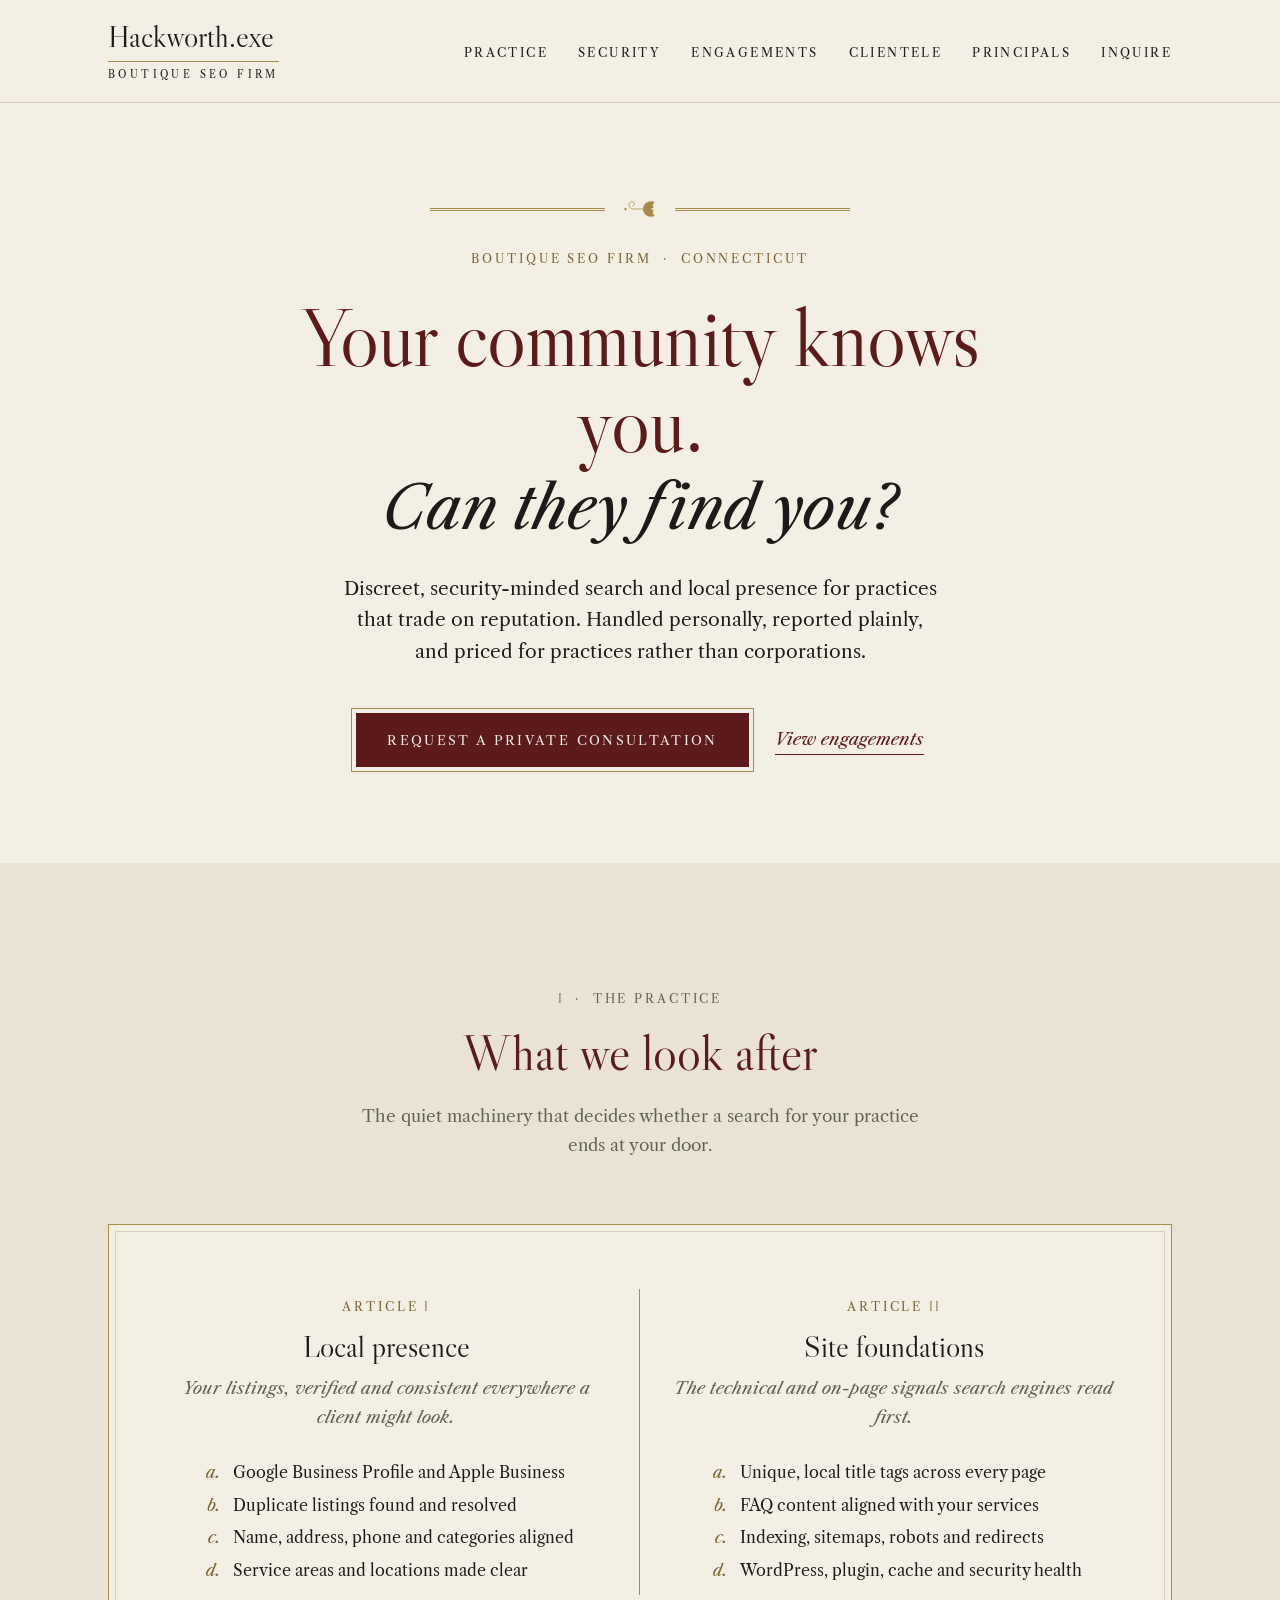
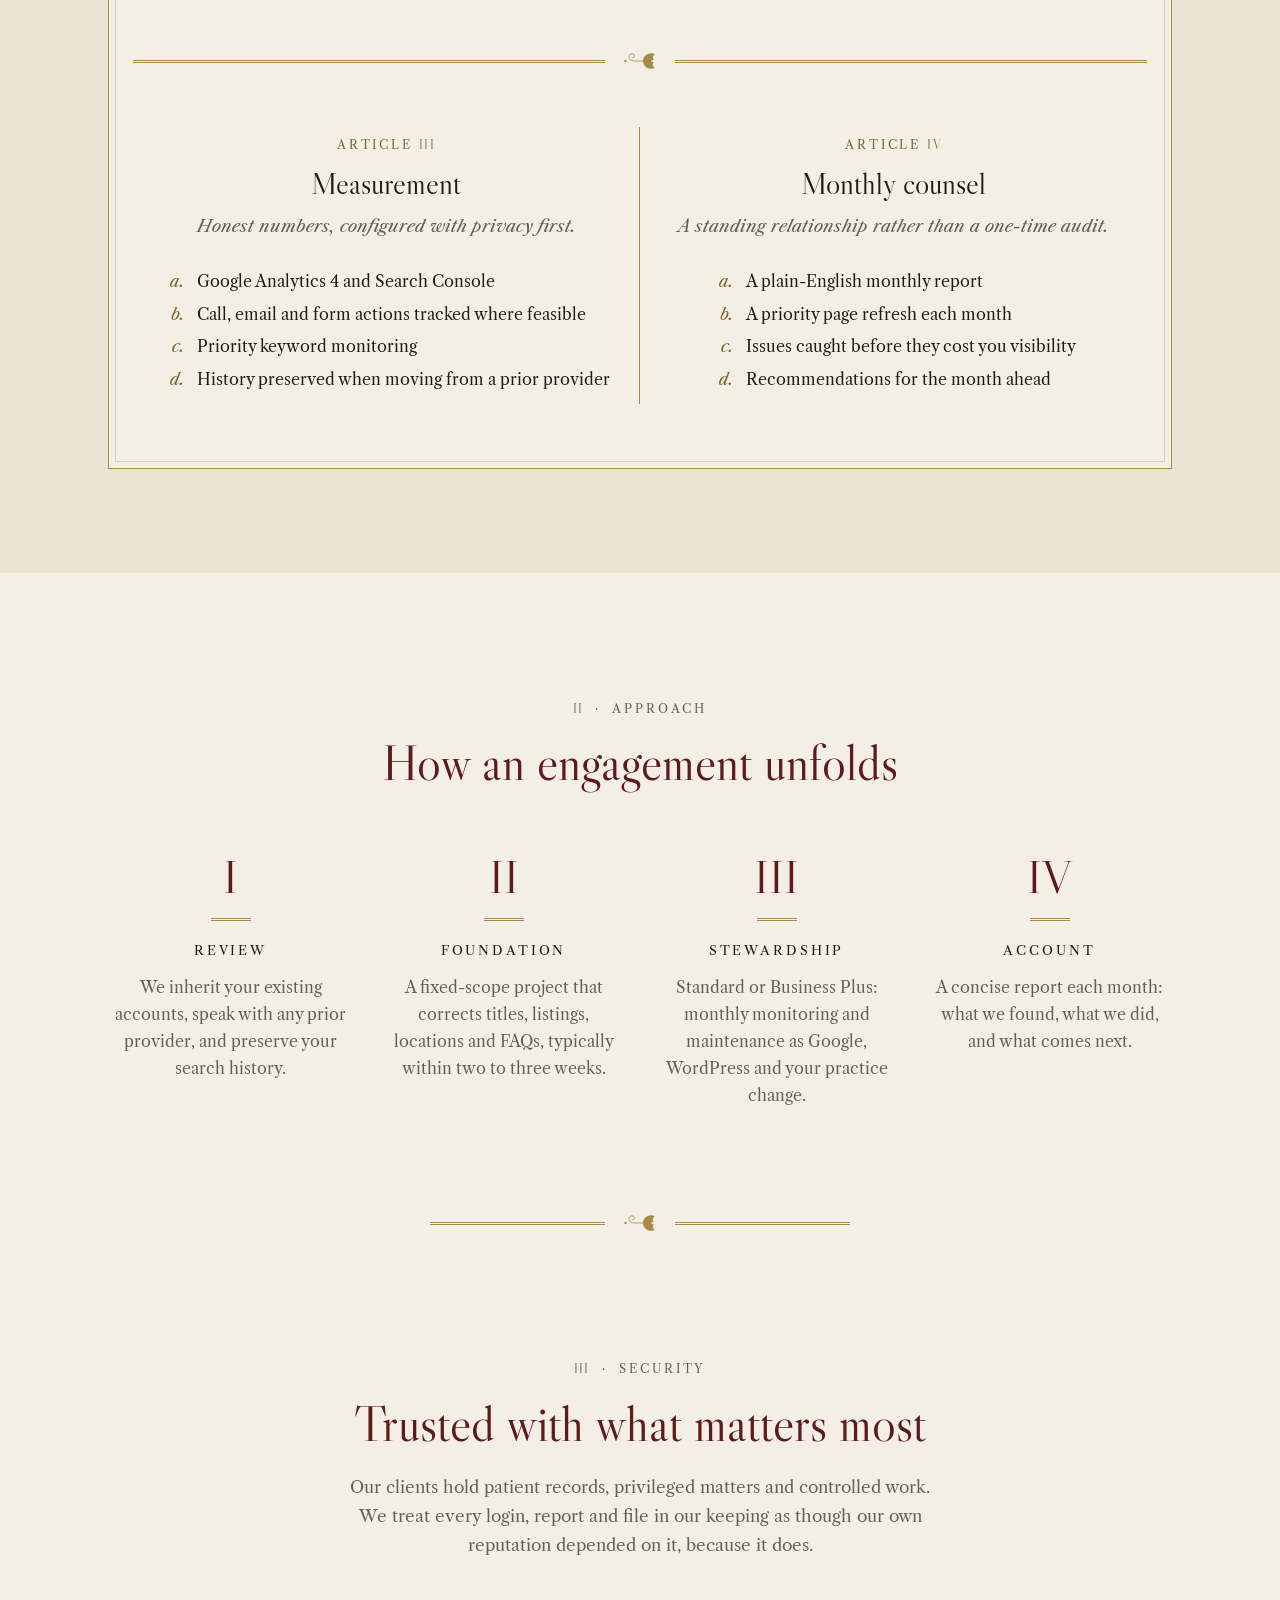
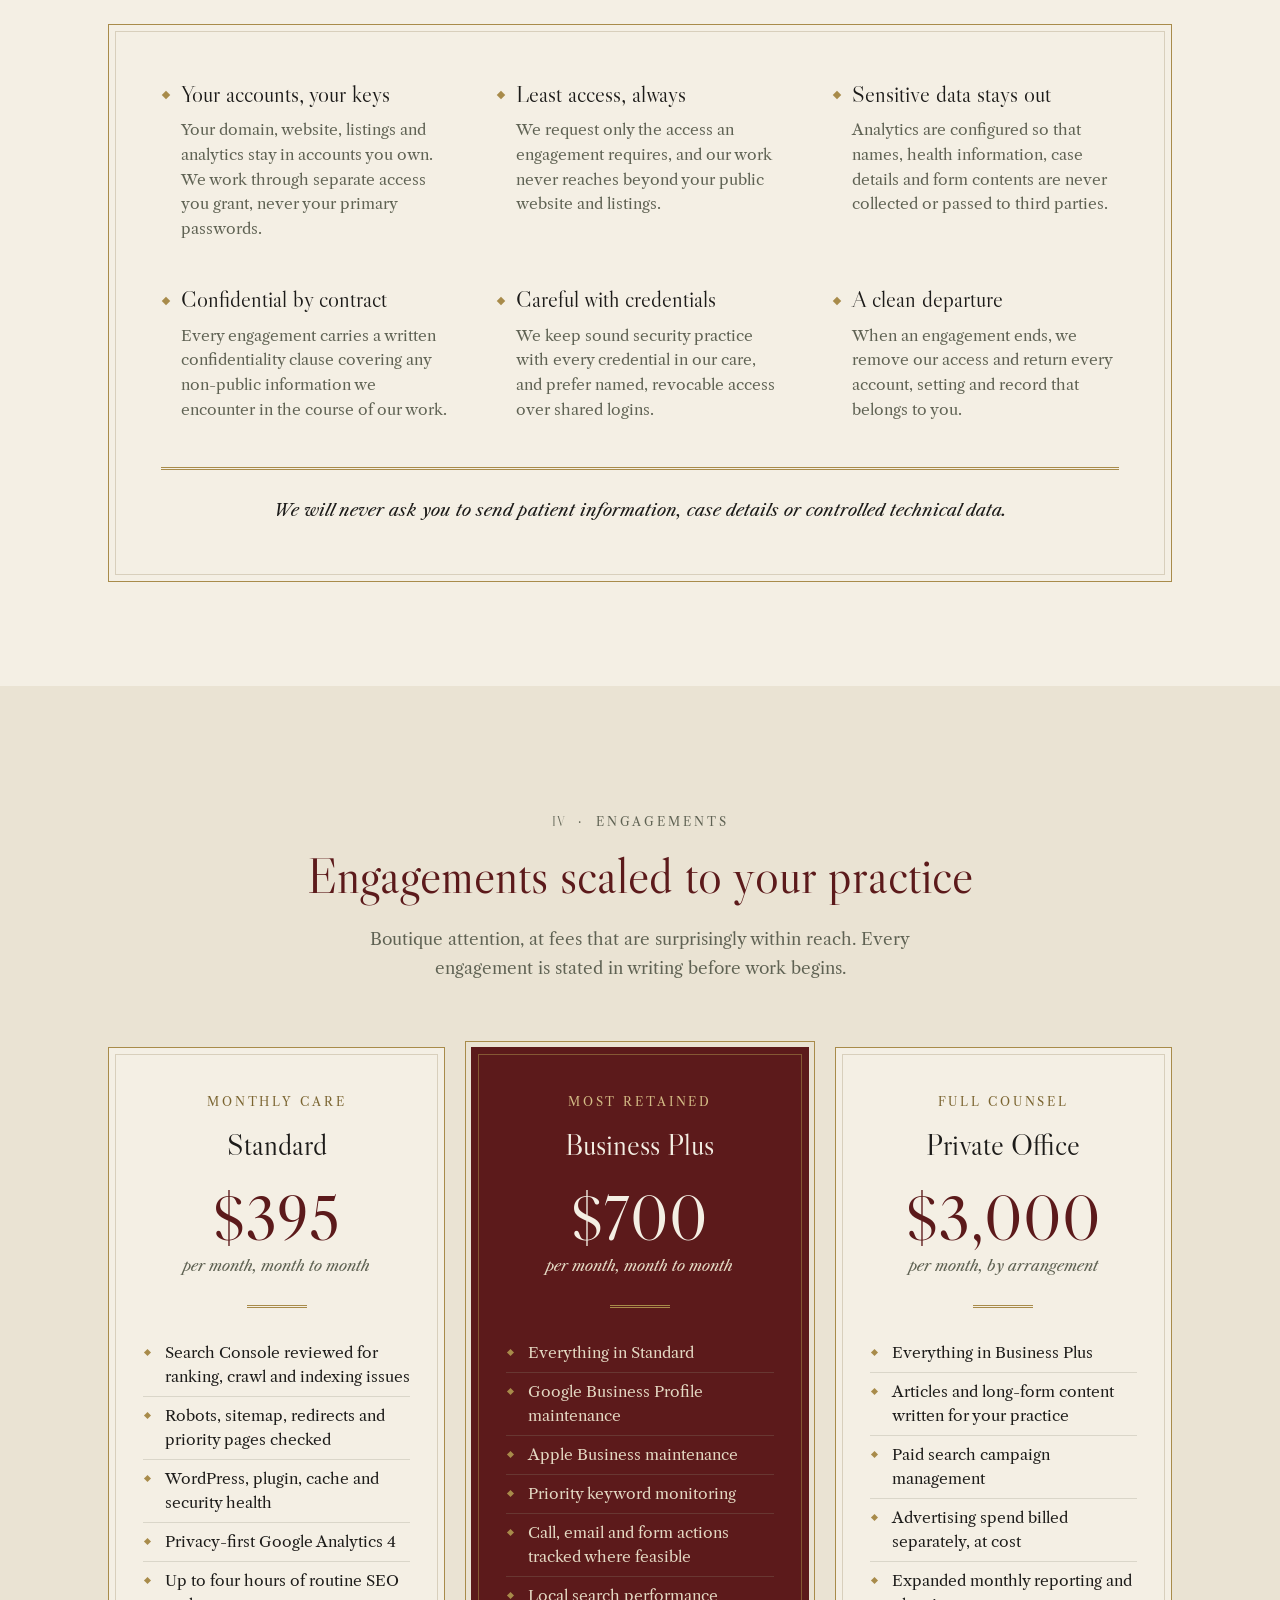
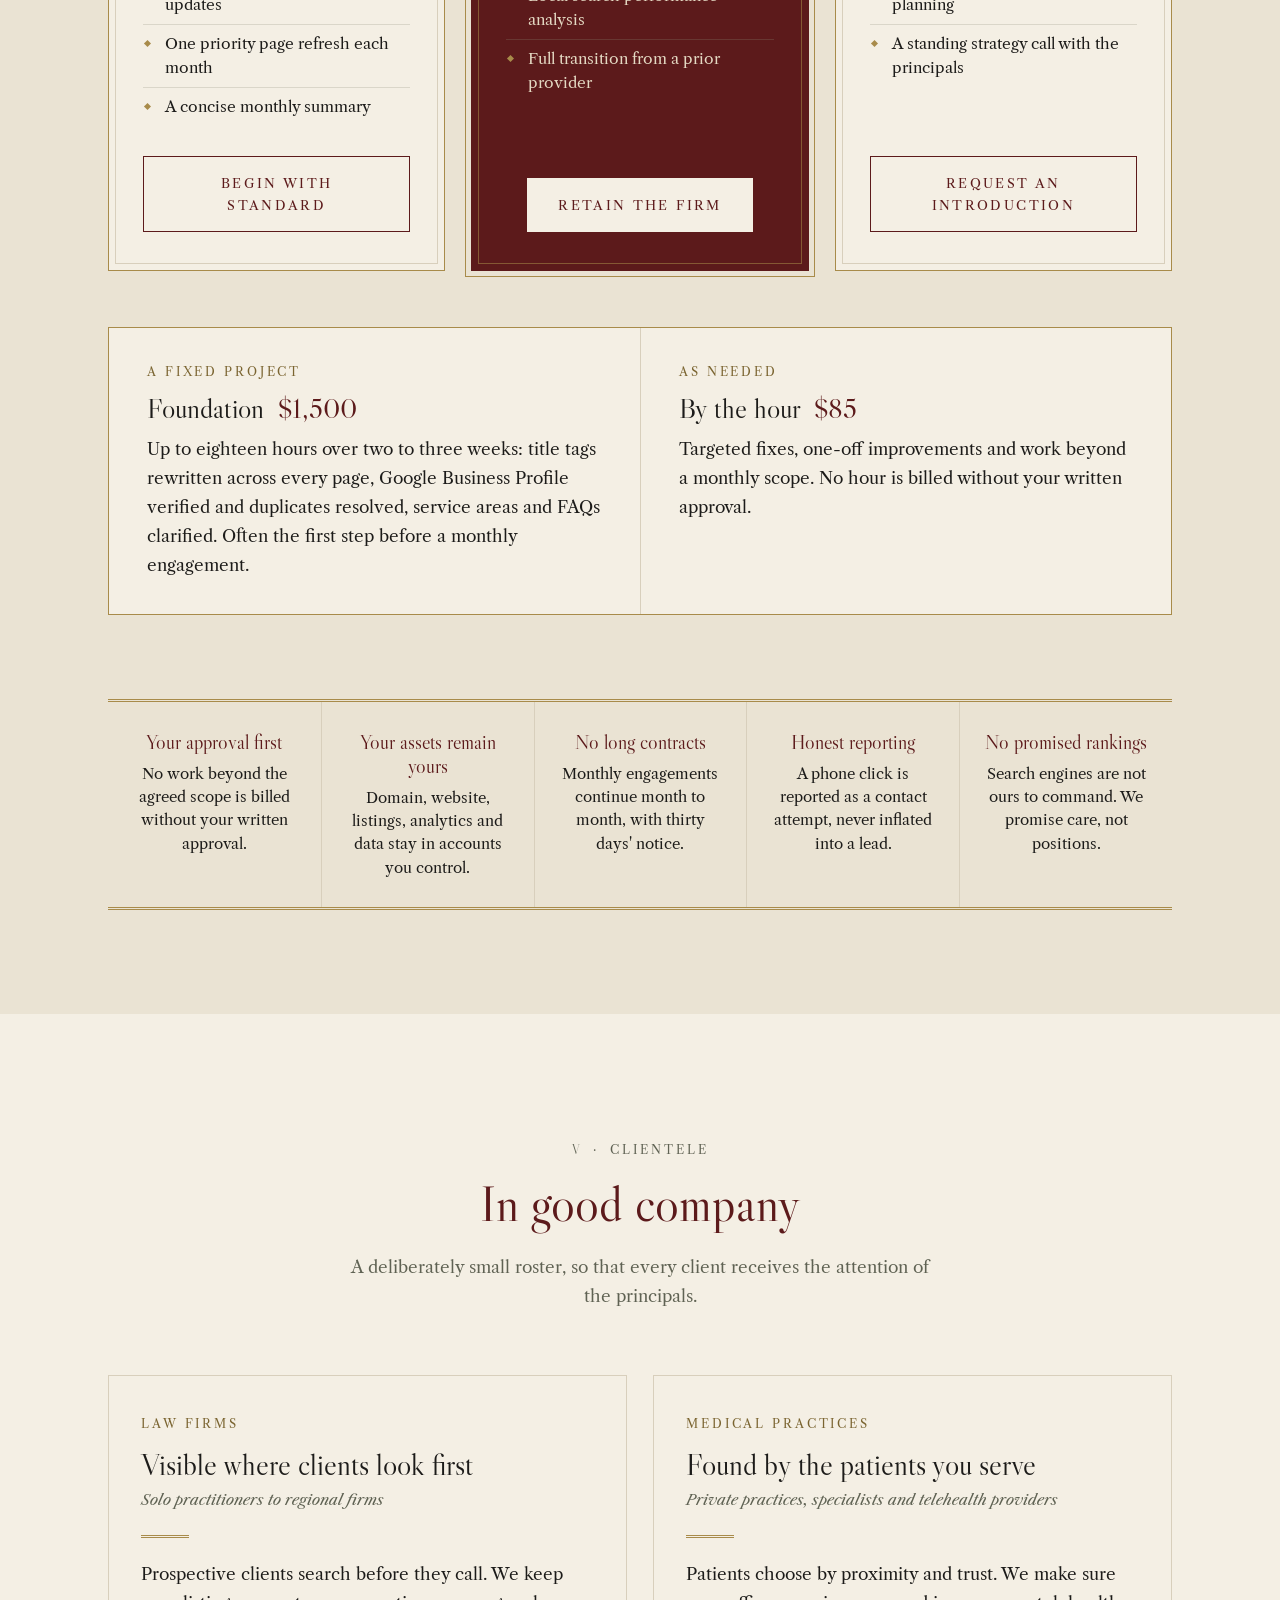
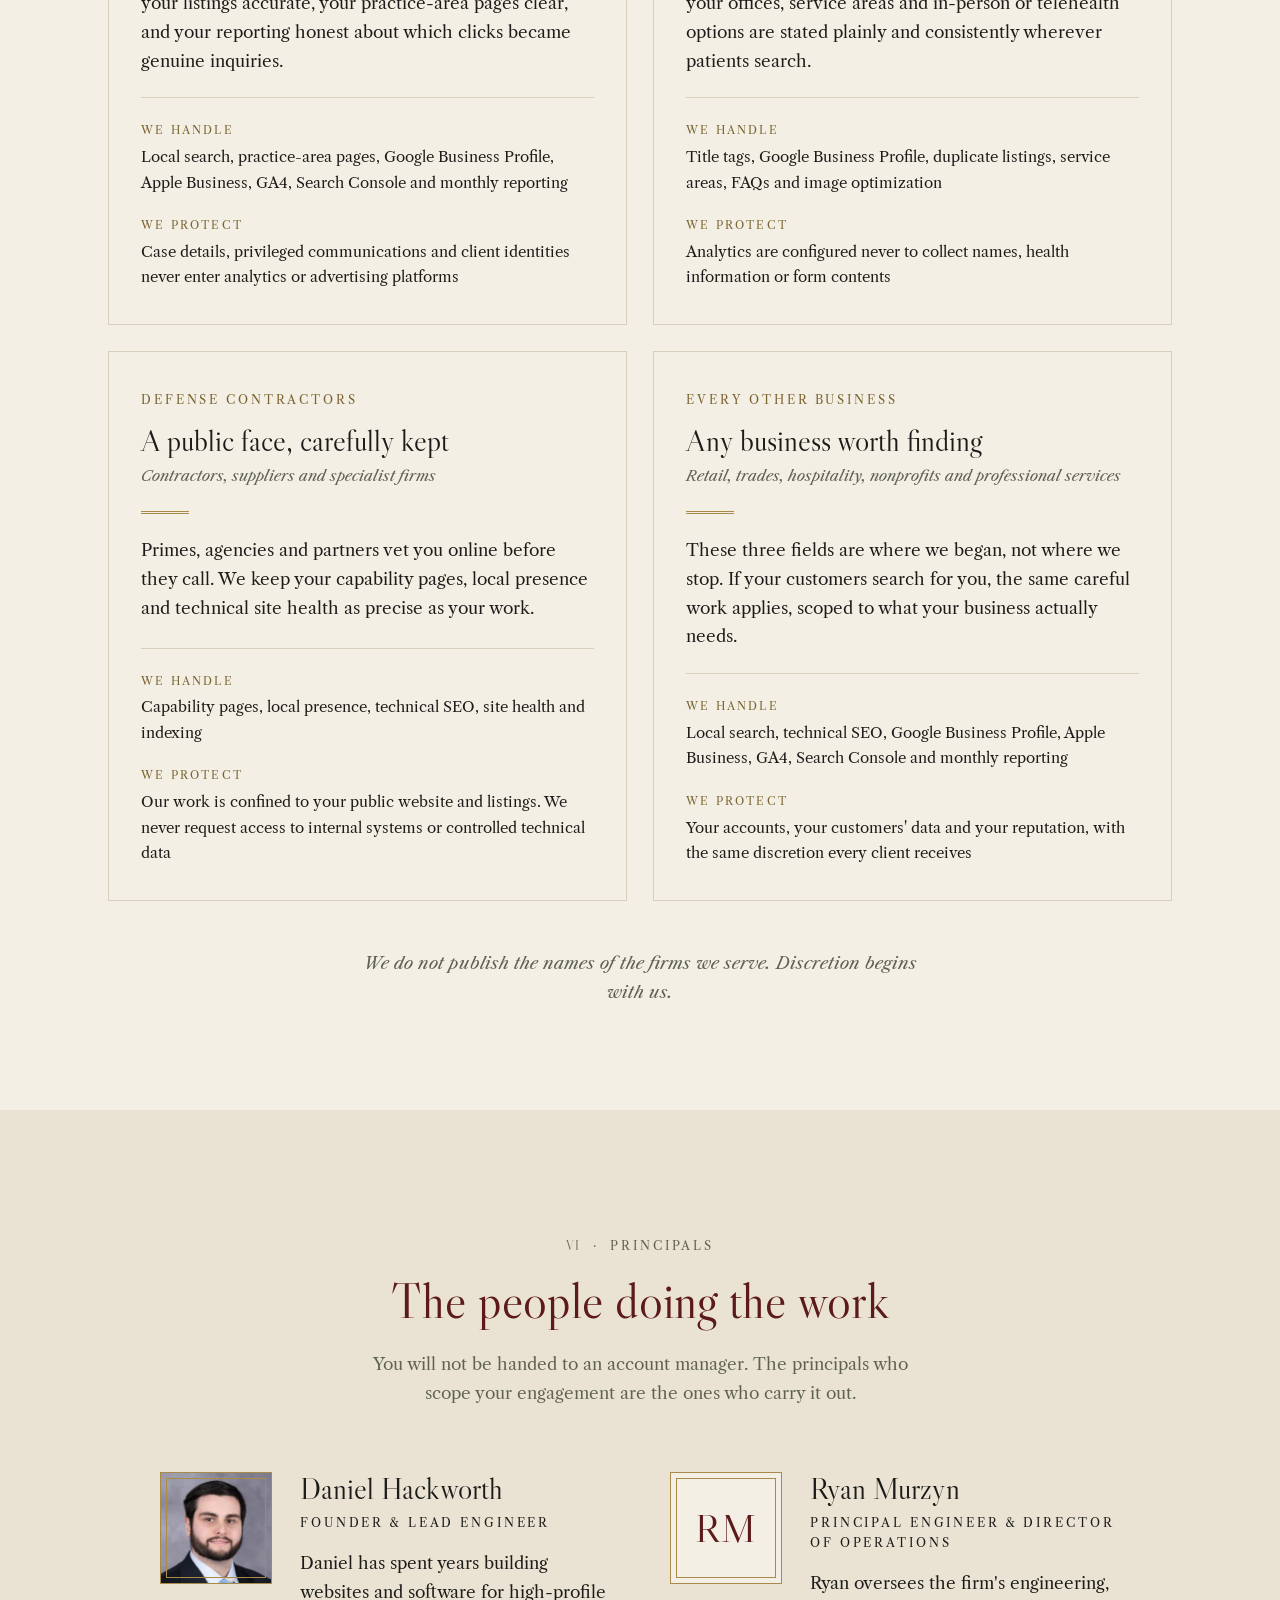
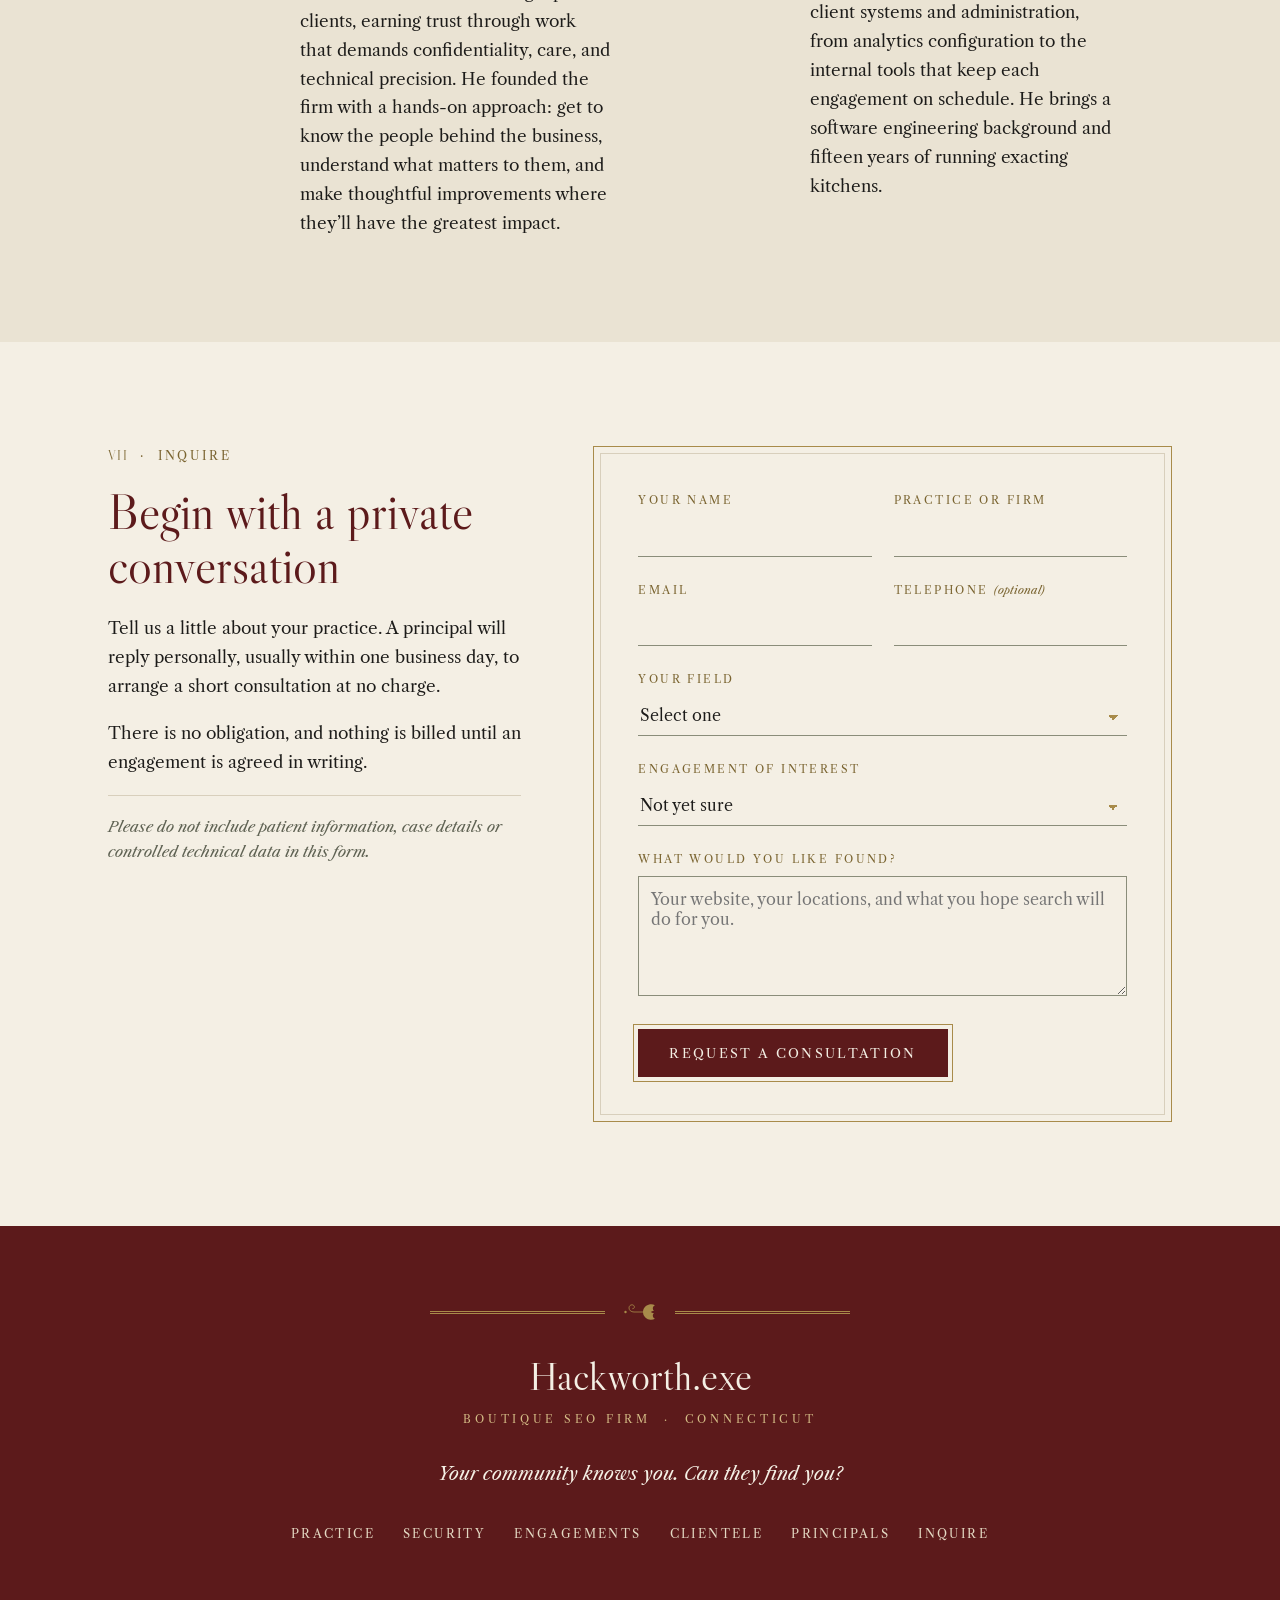
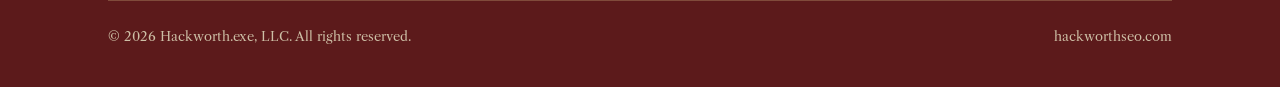
==== commit d445e245: "Update Daniel Hackworth's bio Co-Authored-By: Claude Opus 5.5 (1M context) <noreply@anthropic.com>" ====
--- a/index.html
+++ b/index.html
@@ -337,7 +337,7 @@
           <div>
             <h3>Daniel Hackworth</h3>
             <p class="label title">Founder &amp; Lead Engineer</p>
-            <p>Daniel founded the firm and leads every engagement's search strategy, technical SEO and reporting. He has worked inside the practices he serves, and builds his work around how they actually operate.</p>
+            <p>Daniel has spent years building websites and software for high-profile clients, earning trust through work that demands confidentiality, care, and technical precision. He founded the firm with a hands-on approach: get to know the people behind the business, understand what matters to them, and make thoughtful improvements where they’ll have the greatest impact.</p>
           </div>
         </div>
         <div class="person reveal">
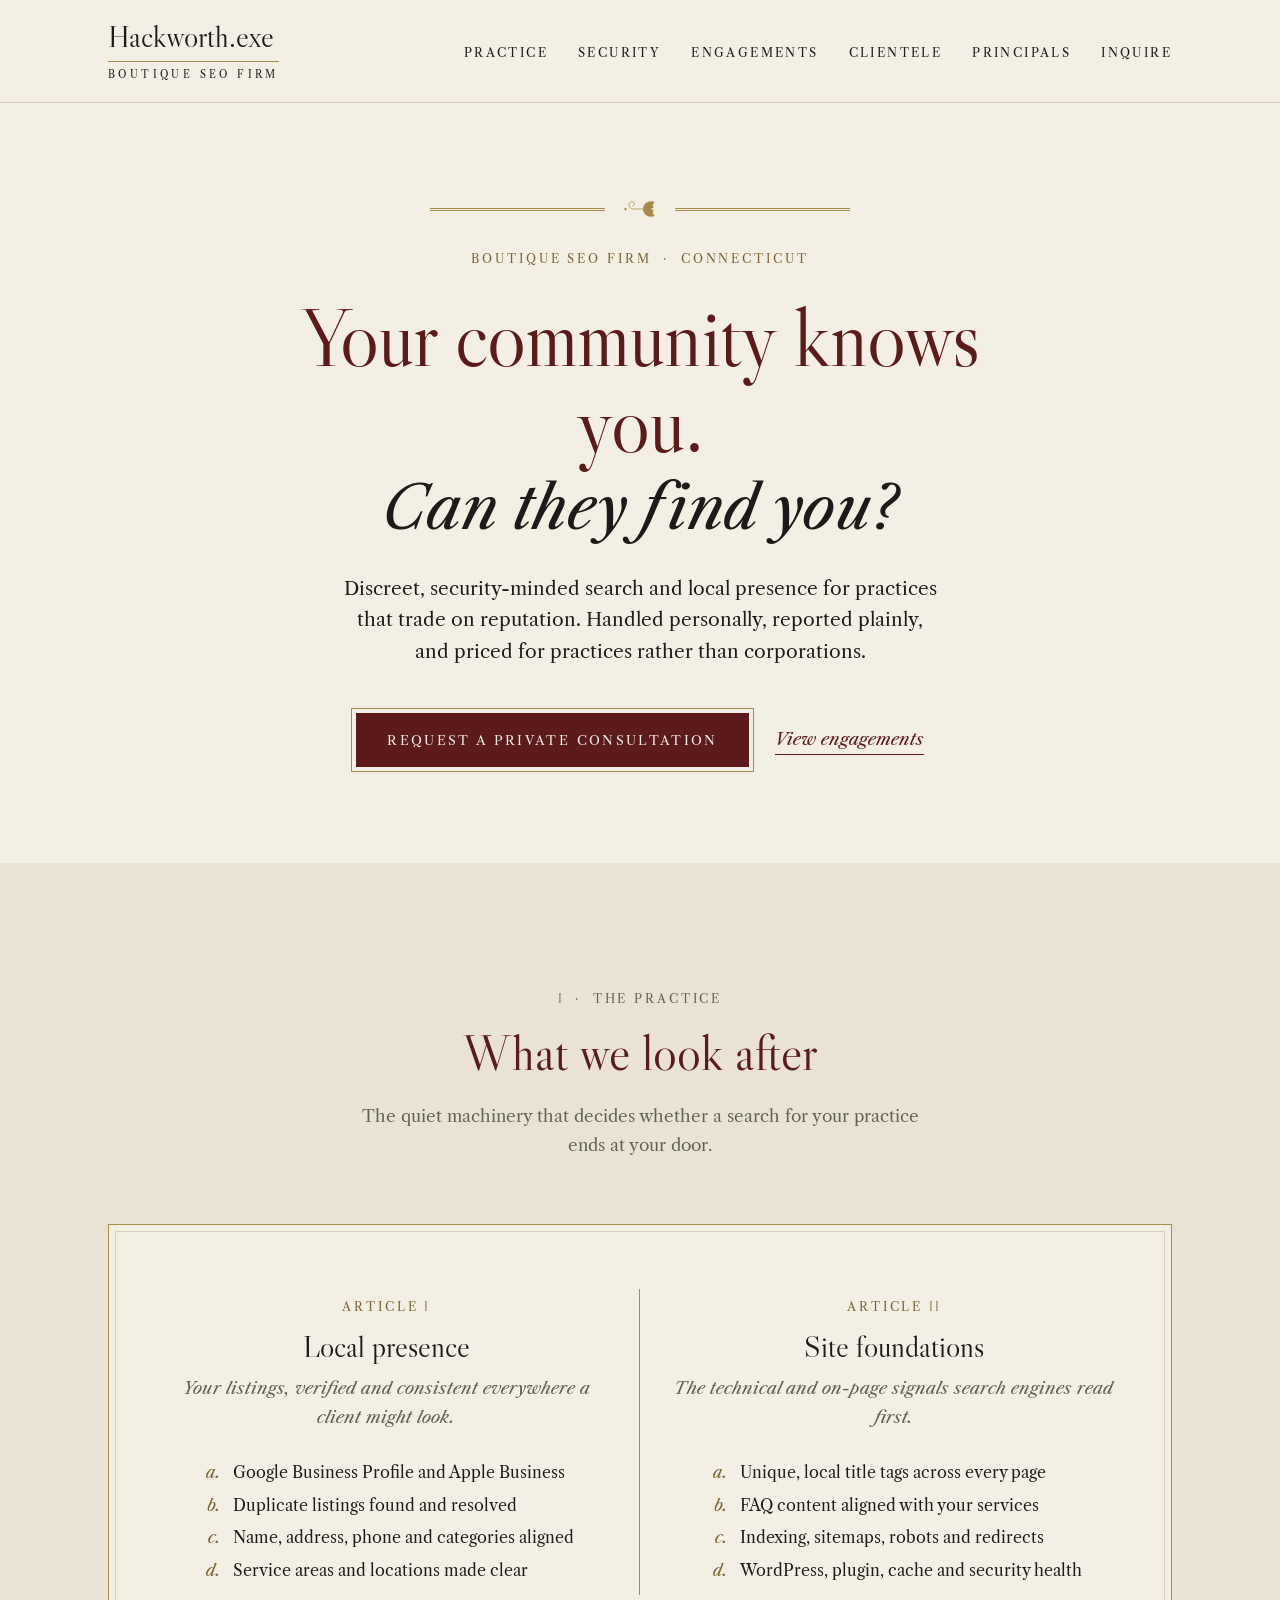
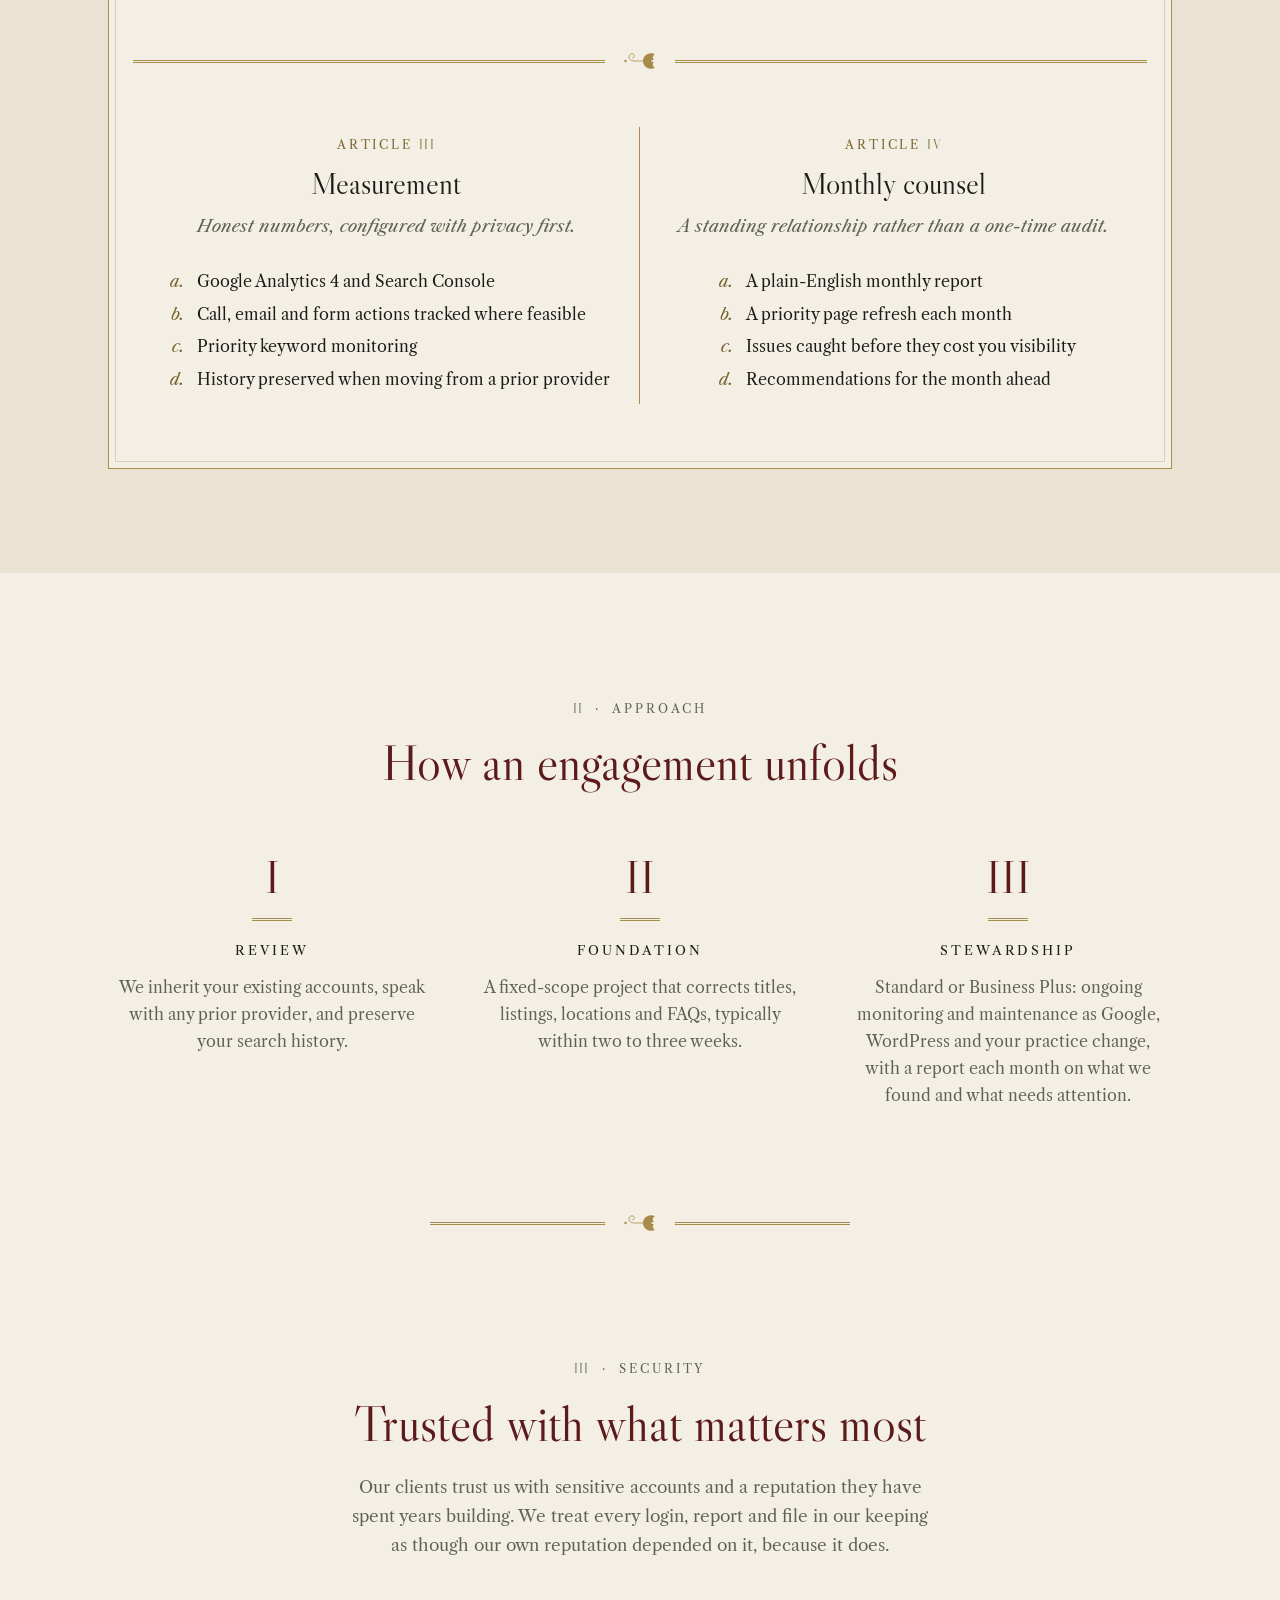
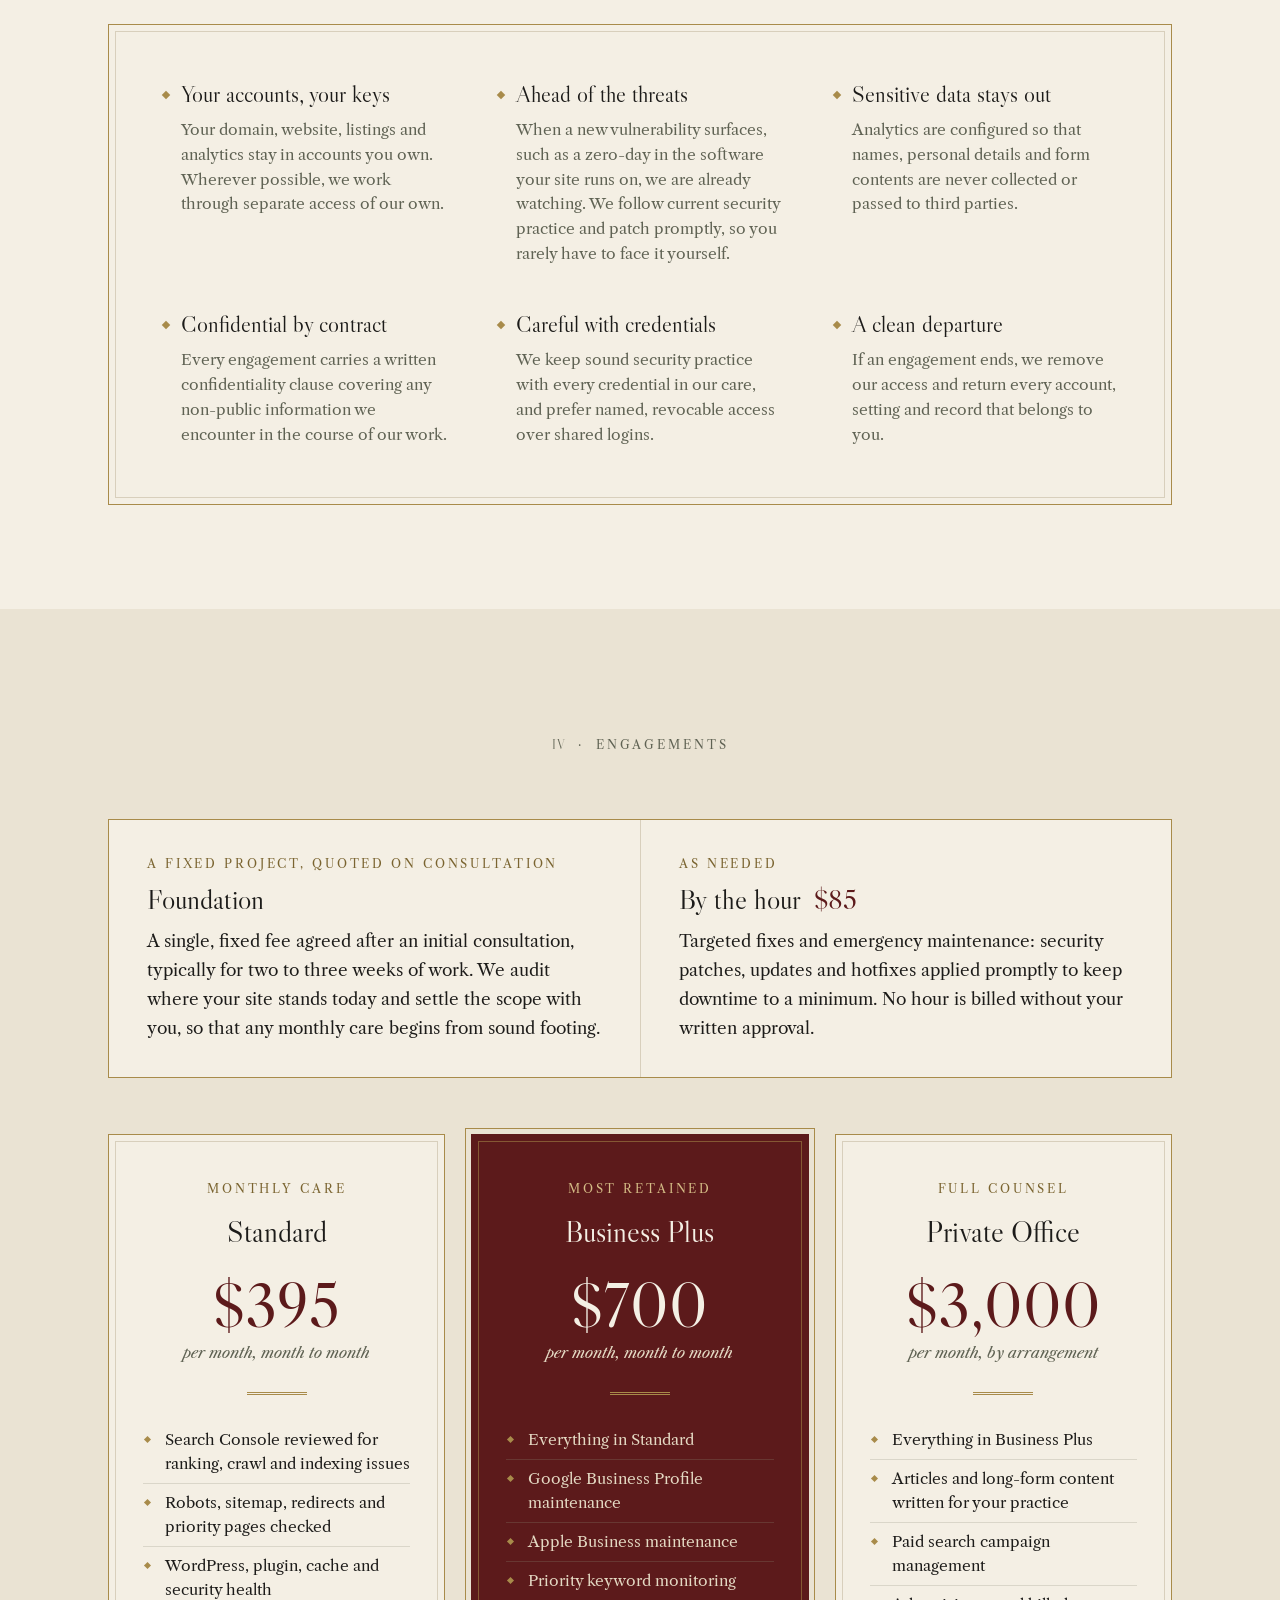
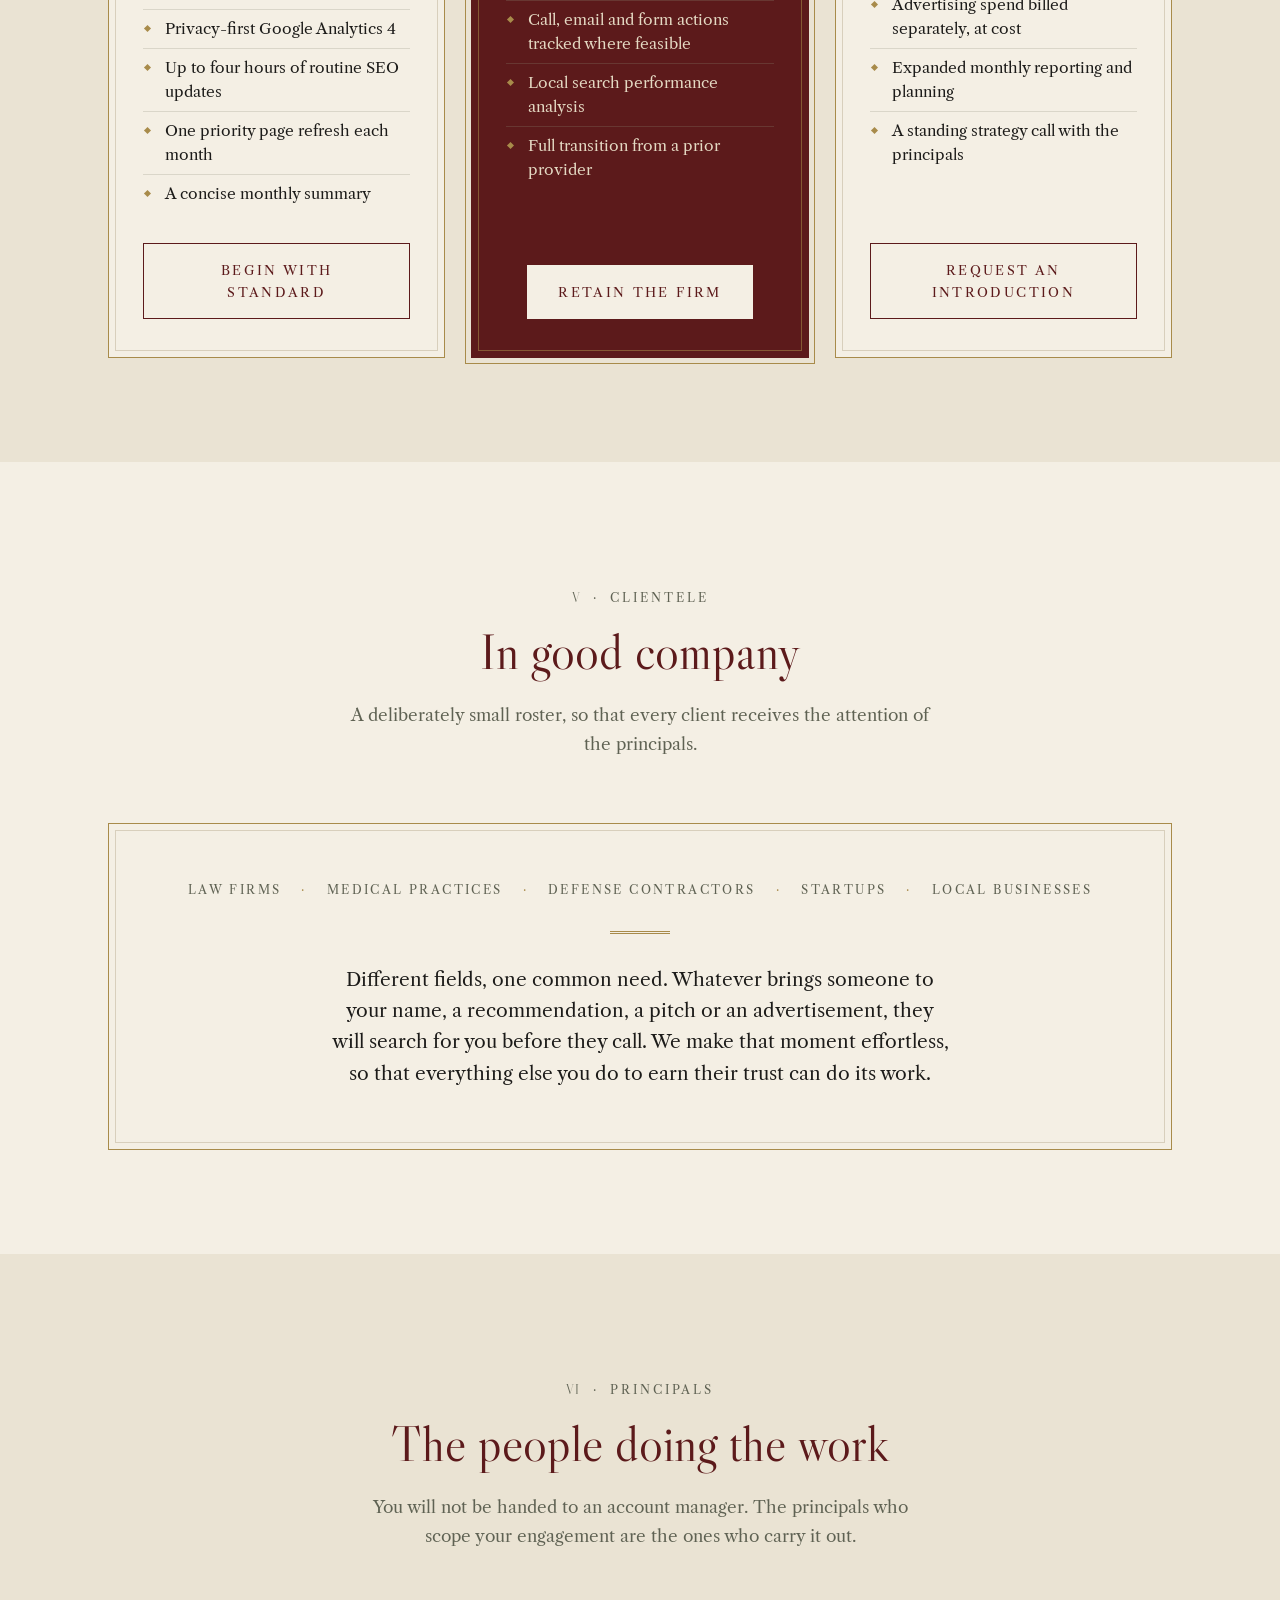
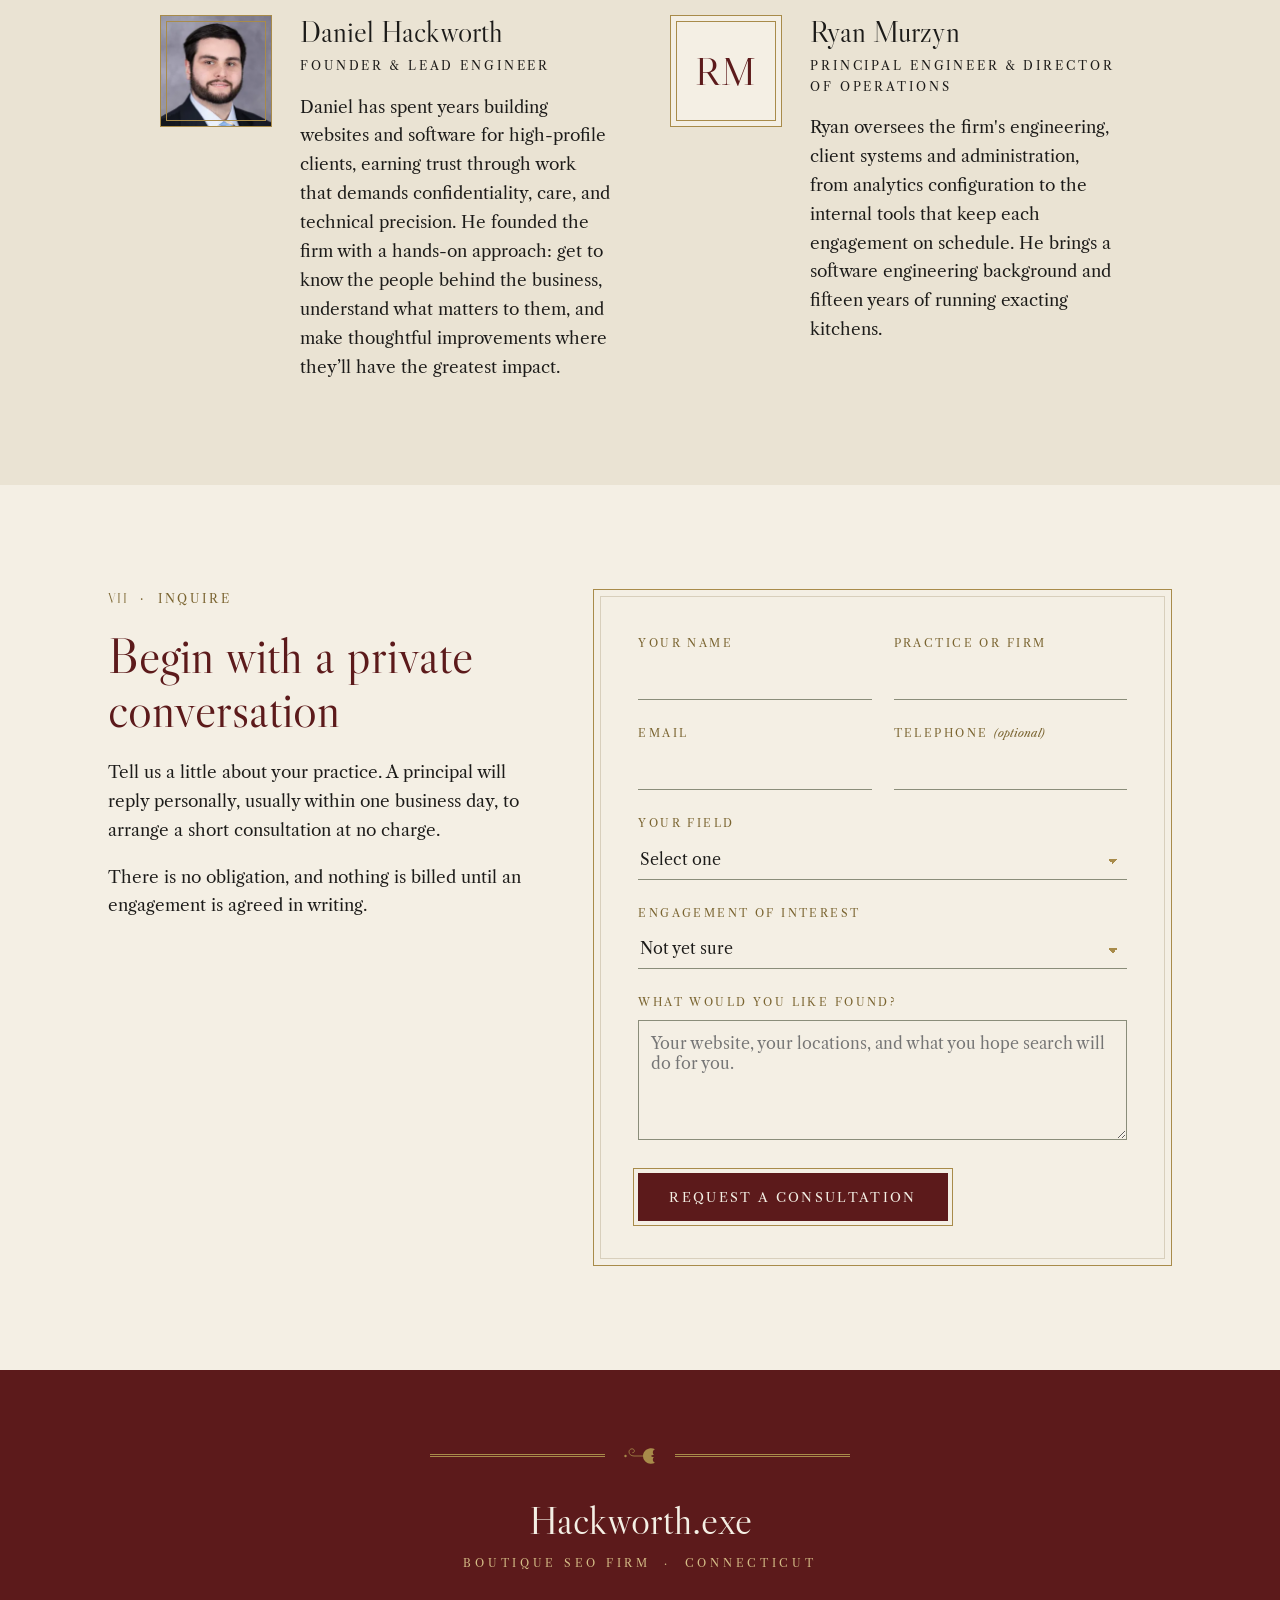
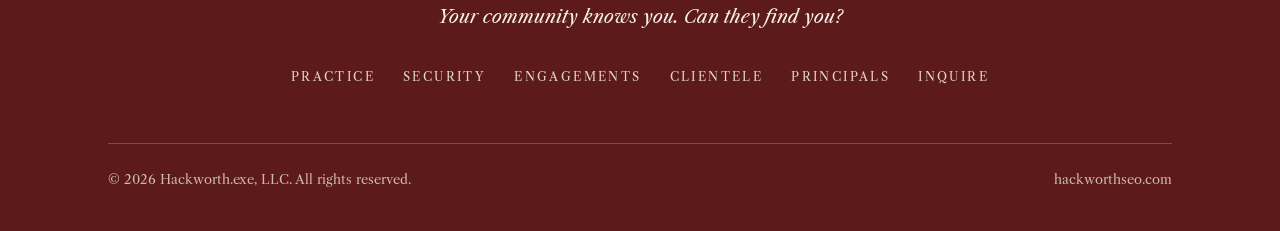
==== commit 7267b25a: "Rework copy from Dan's review; generalize Clientele and Security - Approach: three steps; monthly re" ====
--- a/index.html
+++ b/index.html
@@ -19,7 +19,7 @@
 <link rel="icon" type="image/svg+xml" href="/assets/img/favicon.svg">
 <link rel="preload" href="/assets/fonts/libre-caslon-display-400-latin.woff2" as="font" type="font/woff2" crossorigin>
 <link rel="preload" href="/assets/fonts/libre-caslon-text-400-latin.woff2" as="font" type="font/woff2" crossorigin>
-<link rel="stylesheet" href="/assets/css/site.css?v=4">
+<link rel="stylesheet" href="/assets/css/site.css?v=6">
 <noscript><style>.reveal{opacity:1;transform:none}</style></noscript>
 <script type="application/ld+json">
 {
@@ -41,7 +41,7 @@
     { "@type": "Offer", "name": "Standard", "price": "395", "priceCurrency": "USD", "priceSpecification": { "@type": "UnitPriceSpecification", "price": "395", "priceCurrency": "USD", "unitText": "MONTH" } },
     { "@type": "Offer", "name": "Business Plus", "price": "700", "priceCurrency": "USD", "priceSpecification": { "@type": "UnitPriceSpecification", "price": "700", "priceCurrency": "USD", "unitText": "MONTH" } },
     { "@type": "Offer", "name": "Private Office", "price": "3000", "priceCurrency": "USD", "priceSpecification": { "@type": "UnitPriceSpecification", "price": "3000", "priceCurrency": "USD", "unitText": "MONTH" } },
-    { "@type": "Offer", "name": "Foundation Project", "price": "1500", "priceCurrency": "USD" },
+    { "@type": "Offer", "name": "Foundation Project", "description": "Fixed one-time fee, quoted after consultation" },
     { "@type": "Offer", "name": "By the Hour", "price": "85", "priceCurrency": "USD", "priceSpecification": { "@type": "UnitPriceSpecification", "price": "85", "priceCurrency": "USD", "unitText": "HOUR" } }
   ]}
 </script>
@@ -136,8 +136,7 @@
       <div class="steps">
         <div class="step reveal"><span class="roman">I</span><div class="rule"></div><h3>Review</h3><p>We inherit your existing accounts, speak with any prior provider, and preserve your search history.</p></div>
         <div class="step reveal"><span class="roman">II</span><div class="rule"></div><h3>Foundation</h3><p>A fixed-scope project that corrects titles, listings, locations and FAQs, typically within two to three weeks.</p></div>
-        <div class="step reveal"><span class="roman">III</span><div class="rule"></div><h3>Stewardship</h3><p>Standard or Business Plus: monthly monitoring and maintenance as Google, WordPress and your practice change.</p></div>
-        <div class="step reveal"><span class="roman">IV</span><div class="rule"></div><h3>Account</h3><p>A concise report each month: what we found, what we did, and what comes next.</p></div>
+        <div class="step reveal"><span class="roman">III</span><div class="rule"></div><h3>Stewardship</h3><p>Standard or Business Plus: ongoing monitoring and maintenance as Google, WordPress and your practice change, with a report each month on what we found and what needs attention.</p></div>
       </div>
     </div>
   </section>
@@ -149,21 +148,21 @@
       <header class="head reveal">
         <p class="label"><span class="numeral">III</span> &nbsp;·&nbsp; Security</p>
         <h2>Trusted with what matters most</h2>
-        <p>Our clients hold patient records, privileged matters and controlled work. We treat every login, report and file in our keeping as though our own reputation depended on it, because it does.</p>
+        <p>Our clients trust us with sensitive accounts and a reputation they have spent years building. We treat every login, report and file in our keeping as though our own reputation depended on it, because it does.</p>
       </header>
       <div class="security-panel reveal">
         <div class="commitments">
           <div class="commitment">
             <h3>Your accounts, your keys</h3>
-            <p>Your domain, website, listings and analytics stay in accounts you own. We work through separate access you grant, never your primary passwords.</p>
-          </div>
-          <div class="commitment">
-            <h3>Least access, always</h3>
-            <p>We request only the access an engagement requires, and our work never reaches beyond your public website and listings.</p>
+            <p>Your domain, website, listings and analytics stay in accounts you own. Wherever possible, we work through separate access of our own.</p>
+          </div>
+          <div class="commitment">
+            <h3>Ahead of the threats</h3>
+            <p>When a new vulnerability surfaces, such as a zero-day in the software your site runs on, we are already watching. We follow current security practice and patch promptly, so you rarely have to face it yourself.</p>
           </div>
           <div class="commitment">
             <h3>Sensitive data stays out</h3>
-            <p>Analytics are configured so that names, health information, case details and form contents are never collected or passed to third parties.</p>
+            <p>Analytics are configured so that names, personal details and form contents are never collected or passed to third parties.</p>
           </div>
           <div class="commitment">
             <h3>Confidential by contract</h3>
@@ -175,10 +174,9 @@
           </div>
           <div class="commitment">
             <h3>A clean departure</h3>
-            <p>When an engagement ends, we remove our access and return every account, setting and record that belongs to you.</p>
-          </div>
-        </div>
-        <p class="security-note">We will never ask you to send patient information, case details or controlled technical data.</p>
+            <p>If an engagement ends, we remove our access and return every account, setting and record that belongs to you.</p>
+          </div>
+        </div>
       </div>
     </div>
   </section>
@@ -187,9 +185,21 @@
     <div class="wrap">
       <header class="head reveal">
         <p class="label"><span class="numeral">IV</span> &nbsp;·&nbsp; Engagements</p>
-        <h2>Engagements scaled to your practice</h2>
-        <p>Boutique attention, at fees that are surprisingly within reach. Every engagement is stated in writing before work begins.</p>
-      </header>
+        <h2 class="sr-only">Engagements</h2>
+      </header>
+      <div class="extras reveal">
+        <div>
+          <p class="label">A fixed project, quoted on consultation</p>
+          <h3>Foundation</h3>
+          <p>A single, fixed fee agreed after an initial consultation, typically for two to three weeks of work. We audit where your site stands today and settle the scope with you, so that any monthly care begins from sound footing.</p>
+        </div>
+        <div>
+          <p class="label">As needed</p>
+          <h3>By the hour &nbsp;<span>$85</span></h3>
+          <p>Targeted fixes and emergency maintenance: security patches, updates and hotfixes applied promptly to keep downtime to a minimum. No hour is billed without your written approval.</p>
+        </div>
+      </div>
+
       <div class="tiers">
         <article class="tier reveal">
           <p class="label">Monthly care</p>
@@ -243,26 +253,6 @@
         </article>
       </div>
 
-      <div class="extras reveal">
-        <div>
-          <p class="label">A fixed project</p>
-          <h3>Foundation &nbsp;<span>$1,500</span></h3>
-          <p>Up to eighteen hours over two to three weeks: title tags rewritten across every page, Google Business Profile verified and duplicates resolved, service areas and FAQs clarified. Often the first step before a monthly engagement.</p>
-        </div>
-        <div>
-          <p class="label">As needed</p>
-          <h3>By the hour &nbsp;<span>$85</span></h3>
-          <p>Targeted fixes, one-off improvements and work beyond a monthly scope. No hour is billed without your written approval.</p>
-        </div>
-      </div>
-
-      <div class="principles reveal" aria-label="House principles">
-        <p><strong>Your approval first</strong>No work beyond the agreed scope is billed without your written approval.</p>
-        <p><strong>Your assets remain yours</strong>Domain, website, listings, analytics and data stay in accounts you control.</p>
-        <p><strong>No long contracts</strong>Monthly engagements continue month to month, with thirty days' notice.</p>
-        <p><strong>Honest reporting</strong>A phone click is reported as a contact attempt, never inflated into a lead.</p>
-        <p><strong>No promised rankings</strong>Search engines are not ours to command. We promise care, not positions.</p>
-      </div>
     </div>
   </section>
 
@@ -273,54 +263,14 @@
         <h2>In good company</h2>
         <p>A deliberately small roster, so that every client receives the attention of the principals.</p>
       </header>
-      <!-- Each card describes a kind of client. Client names are never published. -->
-      <div class="clients">
-        <article class="client reveal">
-          <p class="label sector">Law firms</p>
-          <h3>Visible where clients look first</h3>
-          <p class="where">Solo practitioners to regional firms</p>
-          <div class="rule"></div>
-          <p>Prospective clients search before they call. We keep your listings accurate, your practice-area pages clear, and your reporting honest about which clicks became genuine inquiries.</p>
-          <dl>
-            <dt>We handle</dt><dd>Local search, practice-area pages, Google Business Profile, Apple Business, GA4, Search Console and monthly reporting</dd>
-            <dt>We protect</dt><dd>Case details, privileged communications and client identities never enter analytics or advertising platforms</dd>
-          </dl>
-        </article>
-        <article class="client reveal">
-          <p class="label sector">Medical practices</p>
-          <h3>Found by the patients you serve</h3>
-          <p class="where">Private practices, specialists and telehealth providers</p>
-          <div class="rule"></div>
-          <p>Patients choose by proximity and trust. We make sure your offices, service areas and in-person or telehealth options are stated plainly and consistently wherever patients search.</p>
-          <dl>
-            <dt>We handle</dt><dd>Title tags, Google Business Profile, duplicate listings, service areas, FAQs and image optimization</dd>
-            <dt>We protect</dt><dd>Analytics are configured never to collect names, health information or form contents</dd>
-          </dl>
-        </article>
-        <article class="client reveal">
-          <p class="label sector">Defense contractors</p>
-          <h3>A public face, carefully kept</h3>
-          <p class="where">Contractors, suppliers and specialist firms</p>
-          <div class="rule"></div>
-          <p>Primes, agencies and partners vet you online before they call. We keep your capability pages, local presence and technical site health as precise as your work.</p>
-          <dl>
-            <dt>We handle</dt><dd>Capability pages, local presence, technical SEO, site health and indexing</dd>
-            <dt>We protect</dt><dd>Our work is confined to your public website and listings. We never request access to internal systems or controlled technical data</dd>
-          </dl>
-        </article>
-        <article class="client reveal">
-          <p class="label sector">Every other business</p>
-          <h3>Any business worth finding</h3>
-          <p class="where">Retail, trades, hospitality, nonprofits and professional services</p>
-          <div class="rule"></div>
-          <p>These three fields are where we began, not where we stop. If your customers search for you, the same careful work applies, scoped to what your business actually needs.</p>
-          <dl>
-            <dt>We handle</dt><dd>Local search, technical SEO, Google Business Profile, Apple Business, GA4, Search Console and monthly reporting</dd>
-            <dt>We protect</dt><dd>Your accounts, your customers' data and your reputation, with the same discretion every client receives</dd>
-          </dl>
-        </article>
-      </div>
-      <p class="clients-note reveal">We do not publish the names of the firms we serve. Discretion begins with us.</p>
+      <!-- Kinds of clients only. Client names are never published. -->
+      <div class="roster reveal">
+        <ul class="roster-list" aria-label="Kinds of clients we serve">
+          <li>Law firms</li><li>Medical practices</li><li>Defense contractors</li><li>Startups</li><li>Local businesses</li>
+        </ul>
+        <div class="rule"></div>
+        <p>Different fields, one common need. Whatever brings someone to your name, a recommendation, a pitch or an advertisement, they will search for you before they call. We make that moment effortless, so that everything else you do to earn their trust can do its work.</p>
+      </div>
     </div>
   </section>
 
@@ -359,7 +309,6 @@
         <h2>Begin with a private conversation</h2>
         <p>Tell us a little about your practice. A principal will reply personally, usually within one business day, to arrange a short consultation at no charge.</p>
         <p>There is no obligation, and nothing is billed until an engagement is agreed in writing.</p>
-        <p class="note">Please do not include patient information, case details or controlled technical data in this form.</p>
       </div>
       <form class="reveal" name="inquiry" method="POST" action="/thank-you/" data-netlify="true" netlify-honeypot="company_website">
         <input type="hidden" name="form-name" value="inquiry">
@@ -375,10 +324,12 @@
         <div class="field"><label for="f-sector">Your field</label>
           <select id="f-sector" name="sector" required>
             <option value="" disabled selected>Select one</option>
+            <option>Law firm</option>
             <option>Medical practice</option>
-            <option>Law firm</option>
-            <option>Defense contractor</option>
-            <option>Other business</option>
+            <option>Contractor</option>
+            <option>Startup</option>
+            <option>Local business</option>
+            <option>Other</option>
           </select>
         </div>
         <div class="field"><label for="f-interest">Engagement of interest</label>
@@ -387,7 +338,7 @@
             <option>Standard, $395 per month</option>
             <option>Business Plus, $700 per month</option>
             <option>Private Office, $3,000 per month</option>
-            <option>Foundation project, $1,500</option>
+            <option>Foundation project</option>
             <option>By the hour, $85</option>
           </select>
         </div>
--- a/assets/css/site.css
+++ b/assets/css/site.css
@@ -89,14 +89,13 @@
 @media (max-width:860px){.charter{grid-template-columns:1fr;padding:48px 26px}.article{padding:0}.article:nth-of-type(odd){border-right:0}.article + .article{margin-top:52px}.charter-mark{margin:52px 0}}
 
 /* approach */
-.steps{display:grid;grid-template-columns:repeat(4,1fr);gap:28px;counter-reset:s}
+.steps{display:grid;grid-template-columns:repeat(3,1fr);gap:40px;counter-reset:s}
 .step{text-align:center;padding:0 6px}
 .step .roman{font-family:var(--display);font-size:46px;color:var(--oxblood);line-height:1;display:block}
 .step .rule{width:40px;margin:18px auto 18px;border-top:3px double var(--brass)}
 .step h3{font-family:var(--text);font-size:13px;letter-spacing:.22em;text-transform:uppercase;font-weight:400;margin:0 0 12px;color:var(--ink)}
 .step p{margin:0;font-size:16px;color:var(--olive-text)}
-@media (max-width:900px){.steps{grid-template-columns:repeat(2,1fr);gap:52px 28px}}
-@media (max-width:520px){.steps{grid-template-columns:1fr}}
+@media (max-width:760px){.steps{grid-template-columns:1fr;gap:52px;max-width:460px;margin:0 auto}}
 
 /* security */
 .security-panel{position:relative;border:1px solid var(--brass);background:var(--ivory);padding:56px 52px}
@@ -105,7 +104,6 @@
 .commitment h3{font-family:var(--display);font-weight:400;font-size:23px;line-height:1.2;margin:0 0 10px;padding-left:20px;position:relative;color:var(--ink)}
 .commitment h3::before{content:"";position:absolute;left:2px;top:.5em;width:6px;height:6px;transform:rotate(45deg);background:var(--brass)}
 .commitment p{margin:0;padding-left:20px;font-size:15.5px;line-height:1.6;color:var(--olive-text)}
-.security-note{position:relative;z-index:1;margin:44px 0 0;padding-top:26px;border-top:3px double var(--brass);text-align:center;font-style:italic;color:var(--ink)}
 @media (max-width:960px){.commitments{grid-template-columns:repeat(2,1fr)}}
 @media (max-width:620px){.commitments{grid-template-columns:1fr;gap:32px}.security-panel{padding:40px 26px}}
 
@@ -132,7 +130,7 @@
 .tier.featured .btn:hover{background:var(--vellum)}
 @media (max-width:960px){.tiers{grid-template-columns:1fr;max-width:480px;margin:0 auto}}
 
-.extras{margin-top:56px;display:grid;grid-template-columns:1fr 1fr;gap:0;border:1px solid var(--brass);background:var(--ivory)}
+.extras{margin-bottom:56px;display:grid;grid-template-columns:1fr 1fr;gap:0;border:1px solid var(--brass);background:var(--ivory)}
 .extras > div{padding:34px 38px}
 .extras > div + div{border-left:1px solid var(--vellum-line)}
 .extras h3{font-family:var(--display);font-weight:400;font-size:28px;margin:10px 0 12px;line-height:1.1}
@@ -141,26 +139,17 @@
 .extras p.label{margin:0}
 @media (max-width:860px){.extras{grid-template-columns:1fr}.extras > div + div{border-left:0;border-top:1px solid var(--vellum-line)}}
 
-.principles{margin-top:84px;display:grid;grid-template-columns:repeat(5,1fr);gap:0;border-top:3px double var(--brass);border-bottom:3px double var(--brass)}
-.principles p{margin:0;padding:28px 22px;font-size:15px;line-height:1.55;border-left:1px solid var(--vellum-line);text-align:center}
-.principles p:first-child{border-left:0}
-.principles strong{display:block;font-family:var(--display);font-weight:400;font-size:20px;color:var(--oxblood);margin-bottom:8px;line-height:1.2}
-@media (max-width:960px){.principles{grid-template-columns:1fr}.principles p{border-left:0;border-top:1px solid var(--vellum-line)}.principles p:first-child{border-top:0}}
 
 /* clients */
-.clients{display:grid;grid-template-columns:repeat(2,1fr);gap:26px}
-.client{border:1px solid var(--vellum-line);background:var(--ivory);padding:38px 32px 34px;position:relative;display:flex;flex-direction:column}
-.client .sector{margin-bottom:14px}
-.client h3{font-family:var(--display);font-weight:400;font-size:30px;margin:0;line-height:1.1;color:var(--ink)}
-.client .where{font-style:italic;color:var(--olive-text);margin:6px 0 0;font-size:15px}
-.client .rule{width:48px;margin:22px 0;border-top:3px double var(--brass)}
-.client p{margin:0 0 22px}
-.client dl{margin:auto 0 0;padding-top:20px;border-top:1px solid var(--vellum-line);display:grid;grid-template-columns:1fr;gap:4px 0;font-size:15px}
-.client dt{font-size:11px;letter-spacing:.2em;text-transform:uppercase;color:var(--brass-text);padding-top:3px}
-.client dd{margin:0;color:var(--ink)}
-.client dd + dt{margin-top:14px}
-@media (max-width:960px){.clients{grid-template-columns:1fr;max-width:620px;margin:0 auto}}
-.clients-note{text-align:center;font-style:italic;color:var(--olive-text);margin:48px auto 0;max-width:560px}
+.roster{position:relative;margin:0 auto;padding:56px 48px 60px;border:1px solid var(--brass);background:var(--ivory);text-align:center}
+.roster::after{content:"";position:absolute;inset:6px;border:1px solid var(--vellum-line);pointer-events:none}
+.roster > *{position:relative;z-index:1}
+.roster-list{list-style:none;margin:0;padding:0;display:flex;flex-wrap:wrap;justify-content:center;gap:10px 20px;font-size:12px;letter-spacing:.2em;text-transform:uppercase;color:var(--olive-text)}
+.roster-list li + li::before{content:"·";color:var(--brass);margin-right:20px}
+.roster .rule{width:60px;margin:30px auto;border-top:3px double var(--brass)}
+.roster p{max-width:620px;margin:0 auto;font-size:19px;line-height:1.65;color:var(--ink)}
+@media (max-width:1100px){.roster-list{flex-direction:column;gap:8px}.roster-list li + li::before{content:none}}
+@media (max-width:620px){.roster{padding:42px 24px 46px}.roster p{font-size:17px}}
 
 /* principals */
 .principals{display:grid;grid-template-columns:repeat(2,1fr);gap:60px;max-width:960px;margin:0 auto}
@@ -178,7 +167,6 @@
 .inquire{display:grid;grid-template-columns:5fr 7fr;gap:72px;align-items:start}
 .inquire .copy h2{font-family:var(--display);font-weight:400;color:var(--oxblood);font-size:clamp(34px,4.2vw,50px);line-height:1.08;margin:16px 0 22px}
 .inquire .copy p{margin:0 0 18px}
-.inquire .note{font-style:italic;font-size:15px;color:var(--olive-text);border-top:1px solid var(--vellum-line);padding-top:18px;margin-top:28px}
 form{background:var(--ivory);border:1px solid var(--brass);padding:44px;position:relative}
 form::after{content:"";position:absolute;inset:6px;border:1px solid var(--vellum-line);pointer-events:none}
 .row{display:grid;grid-template-columns:1fr 1fr;gap:22px}
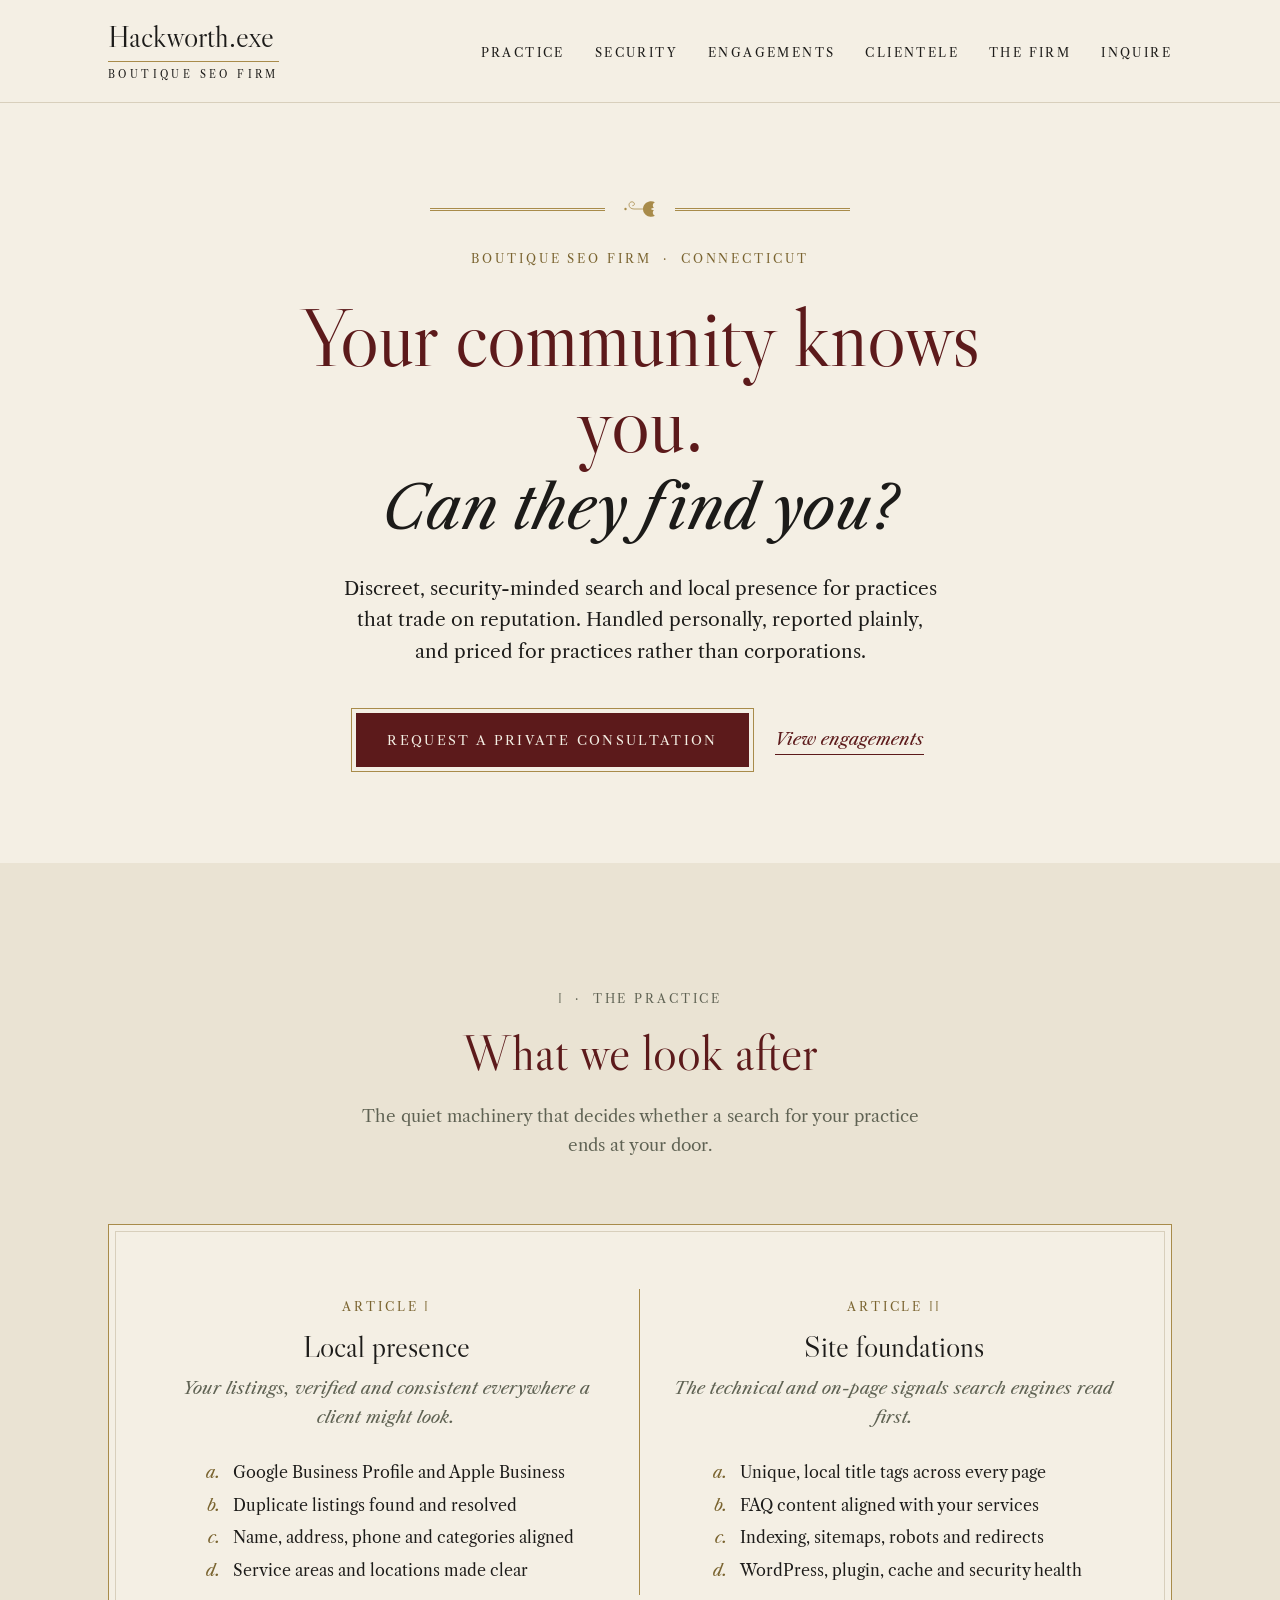
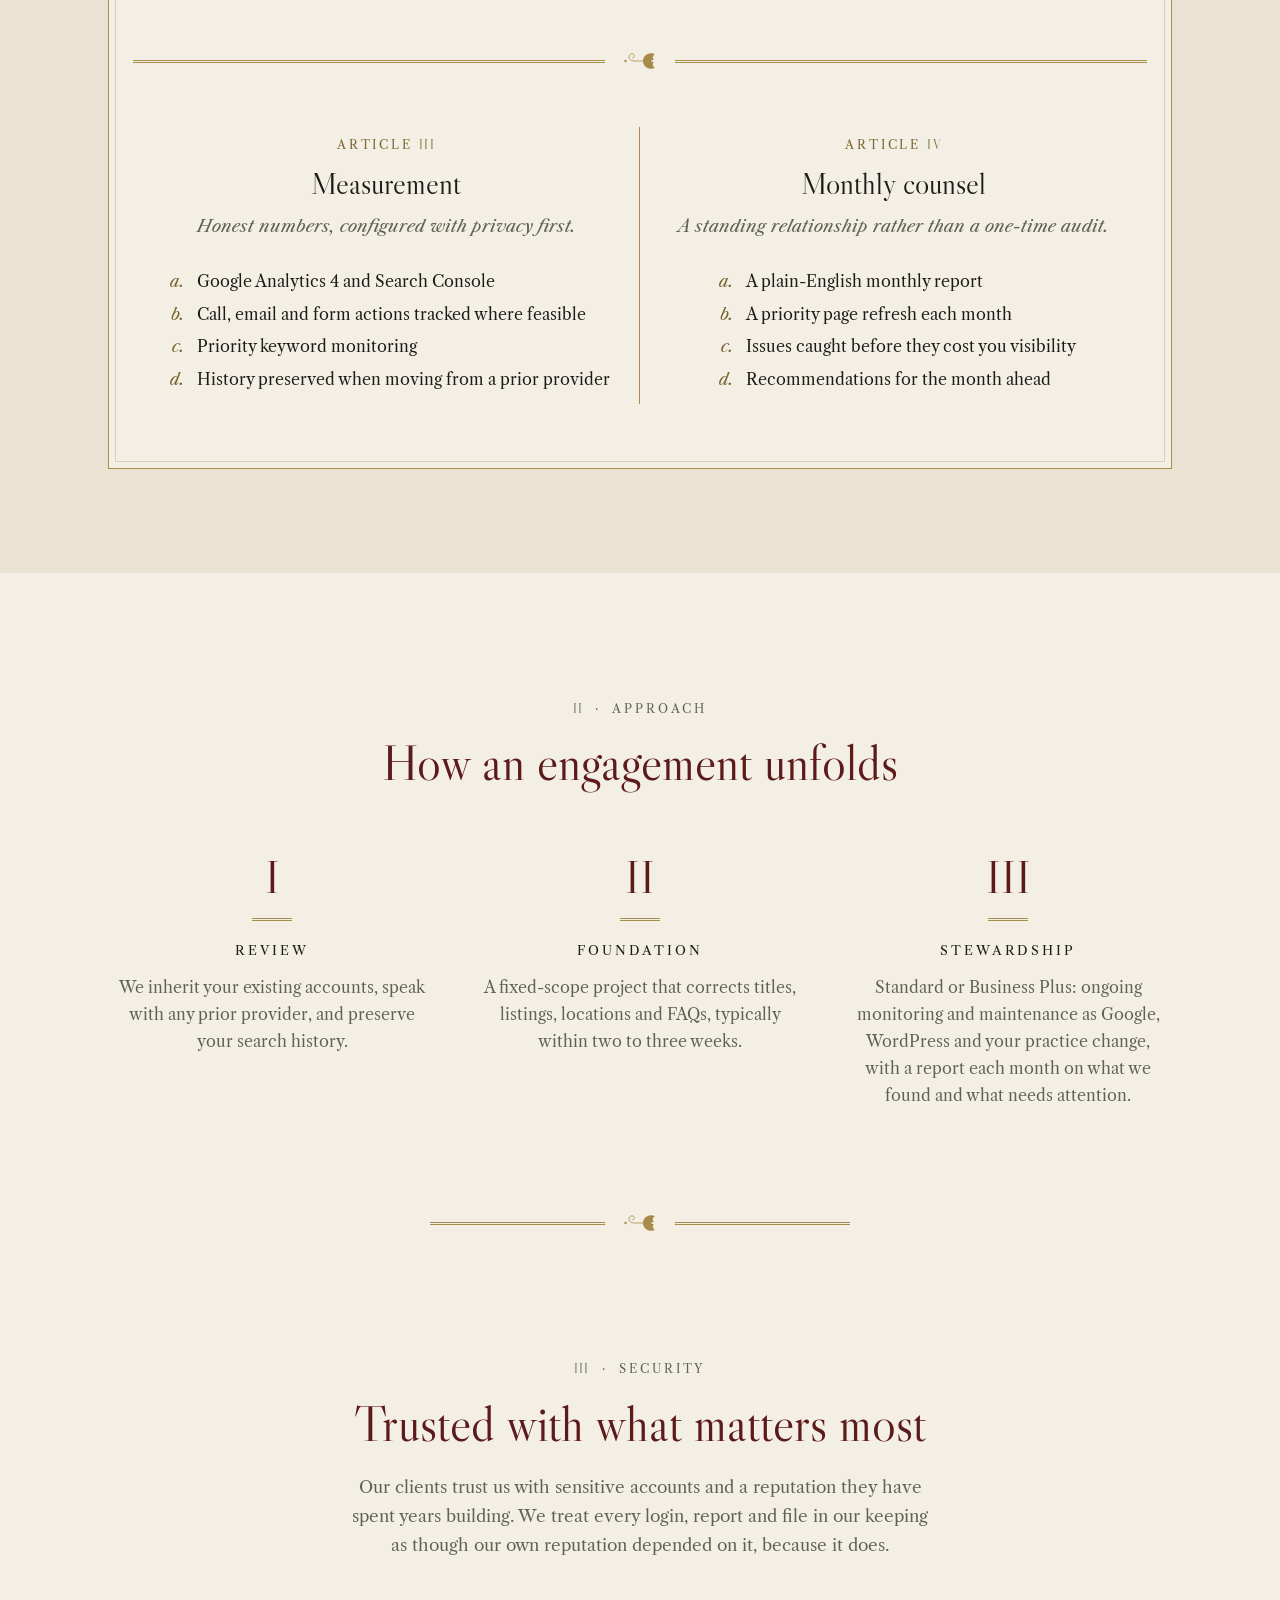
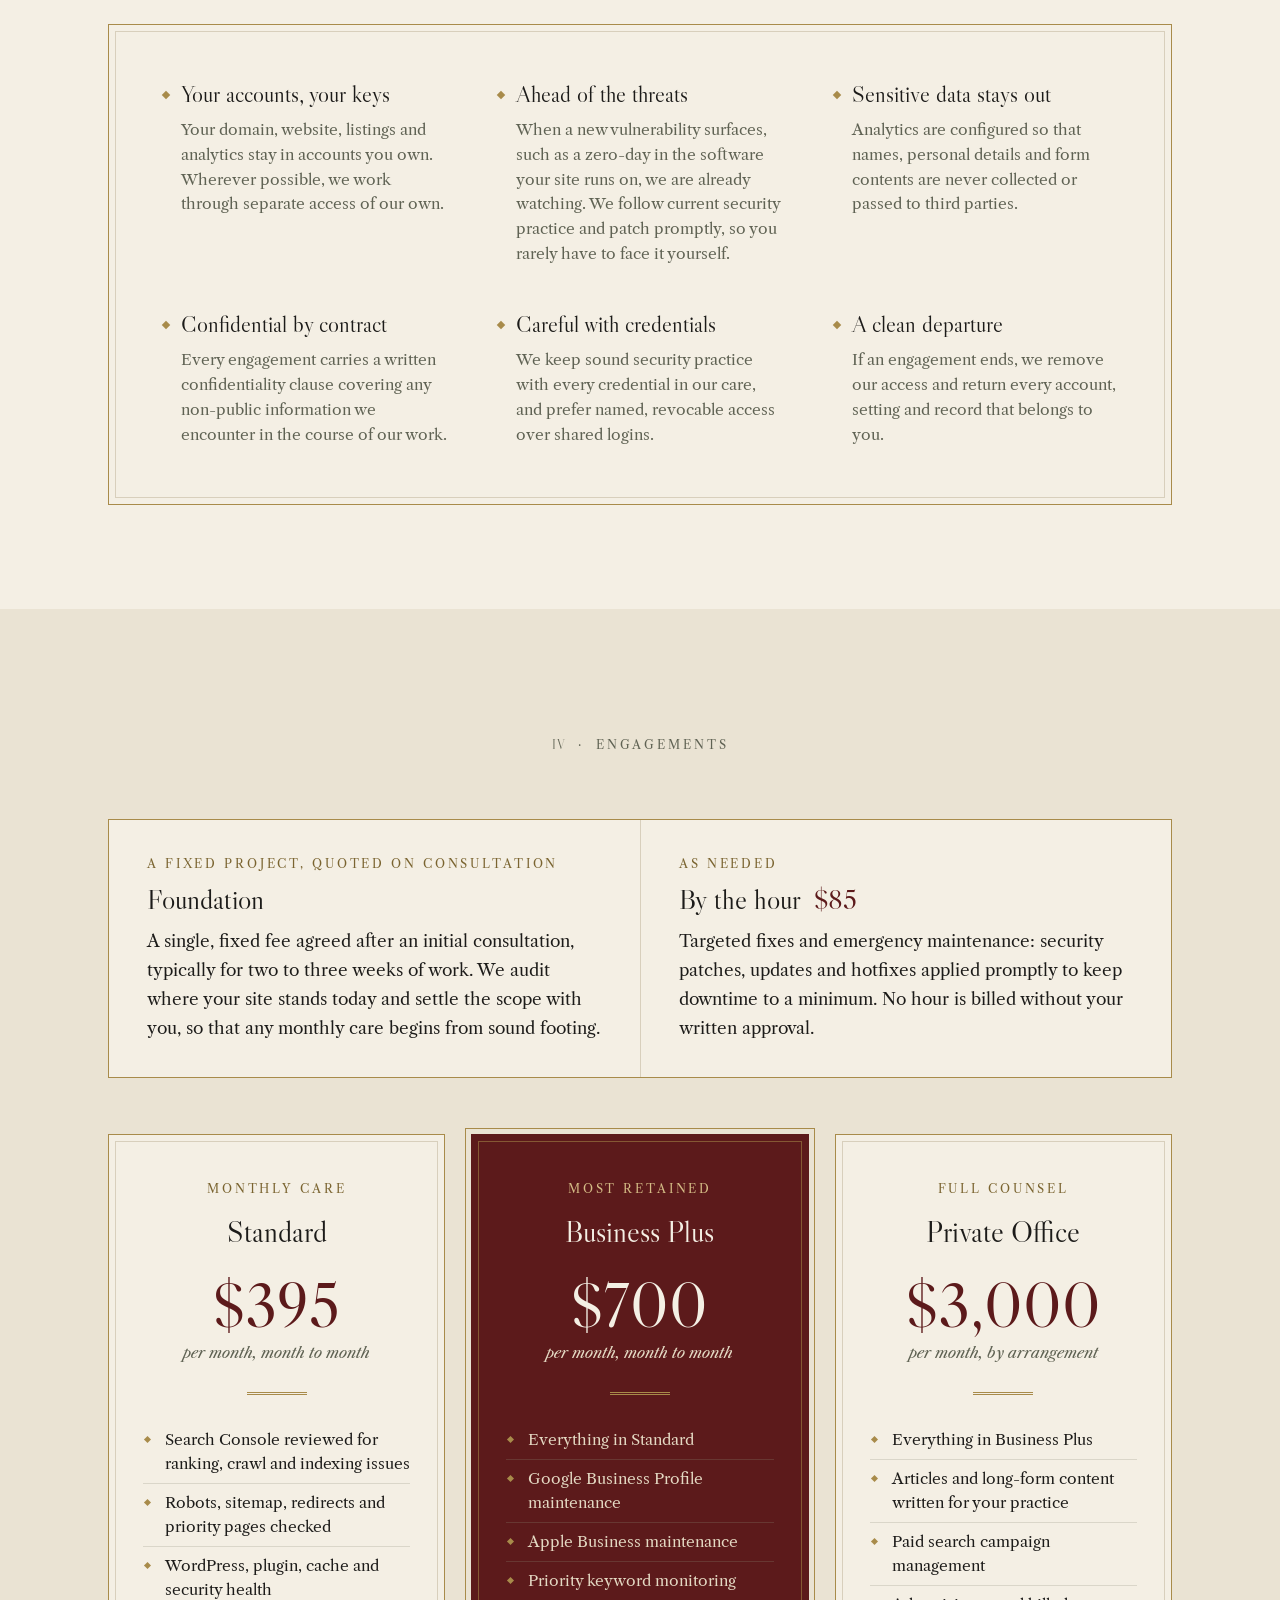
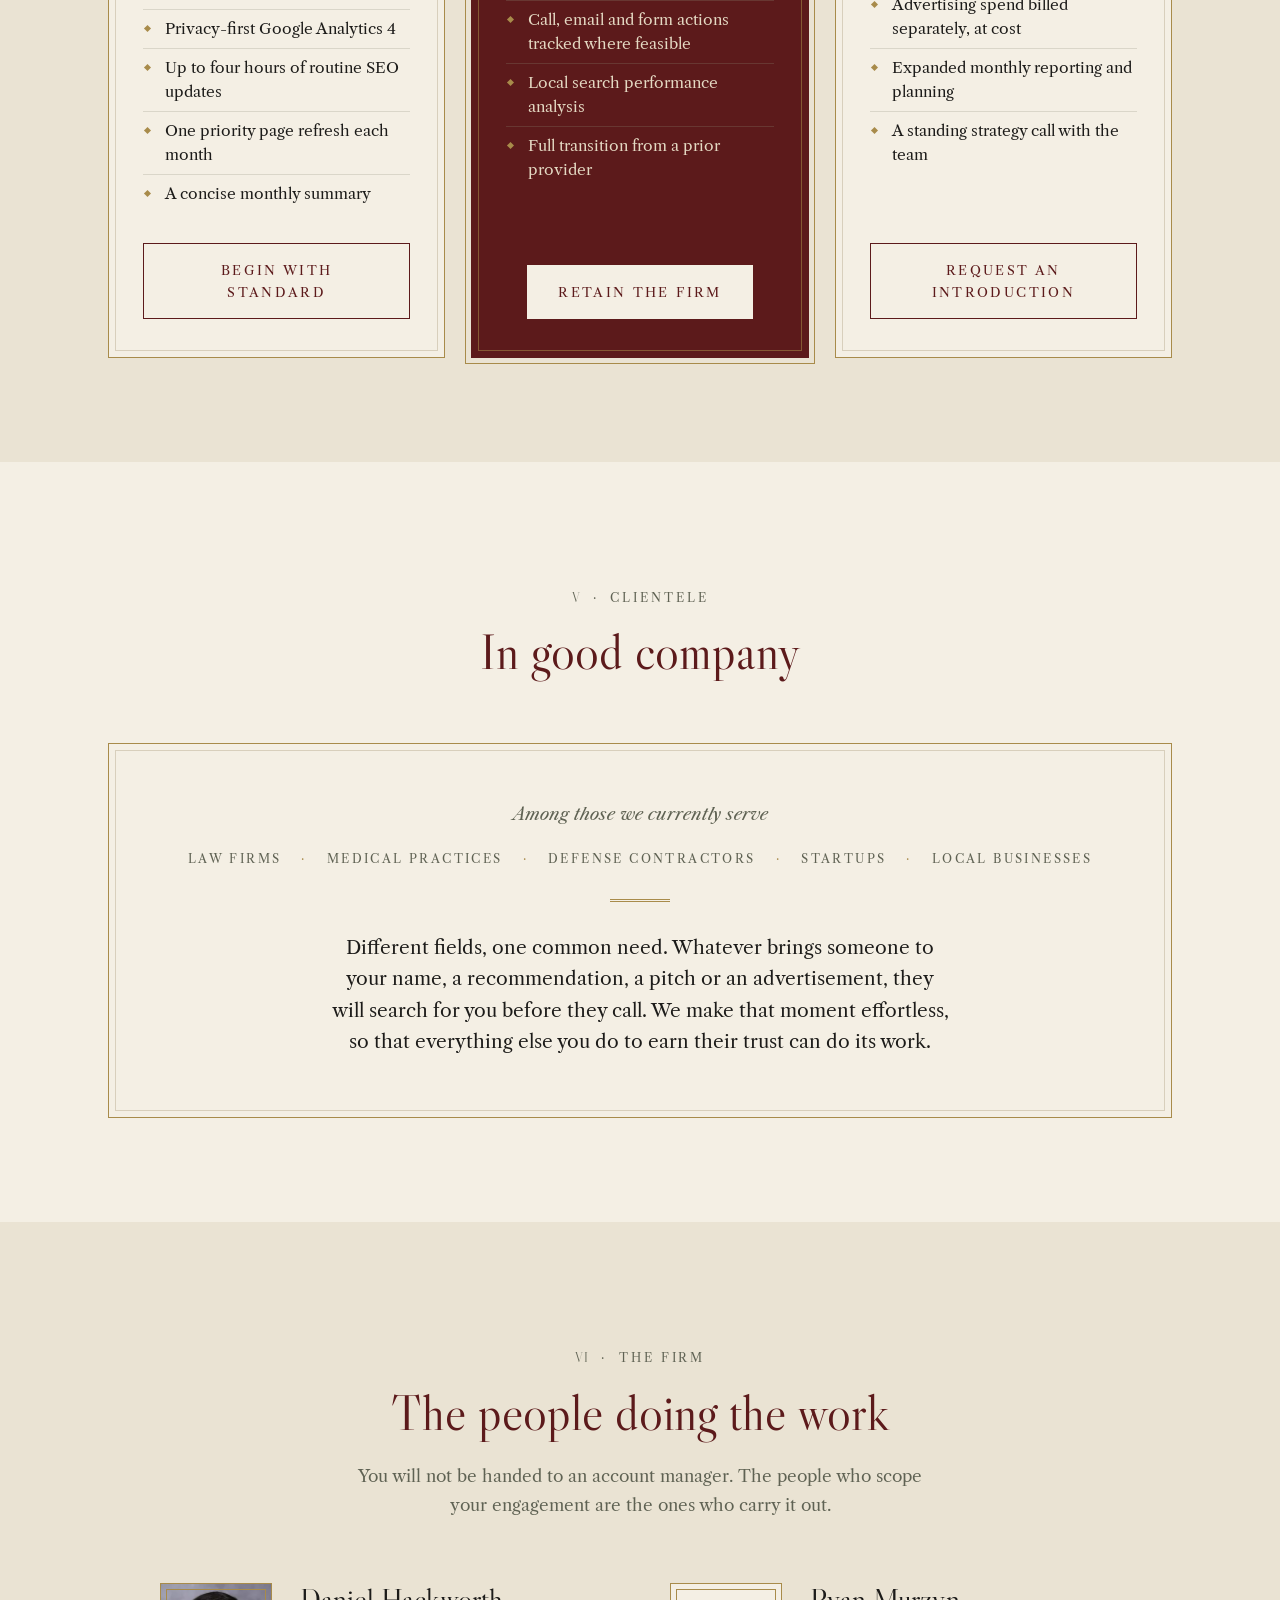
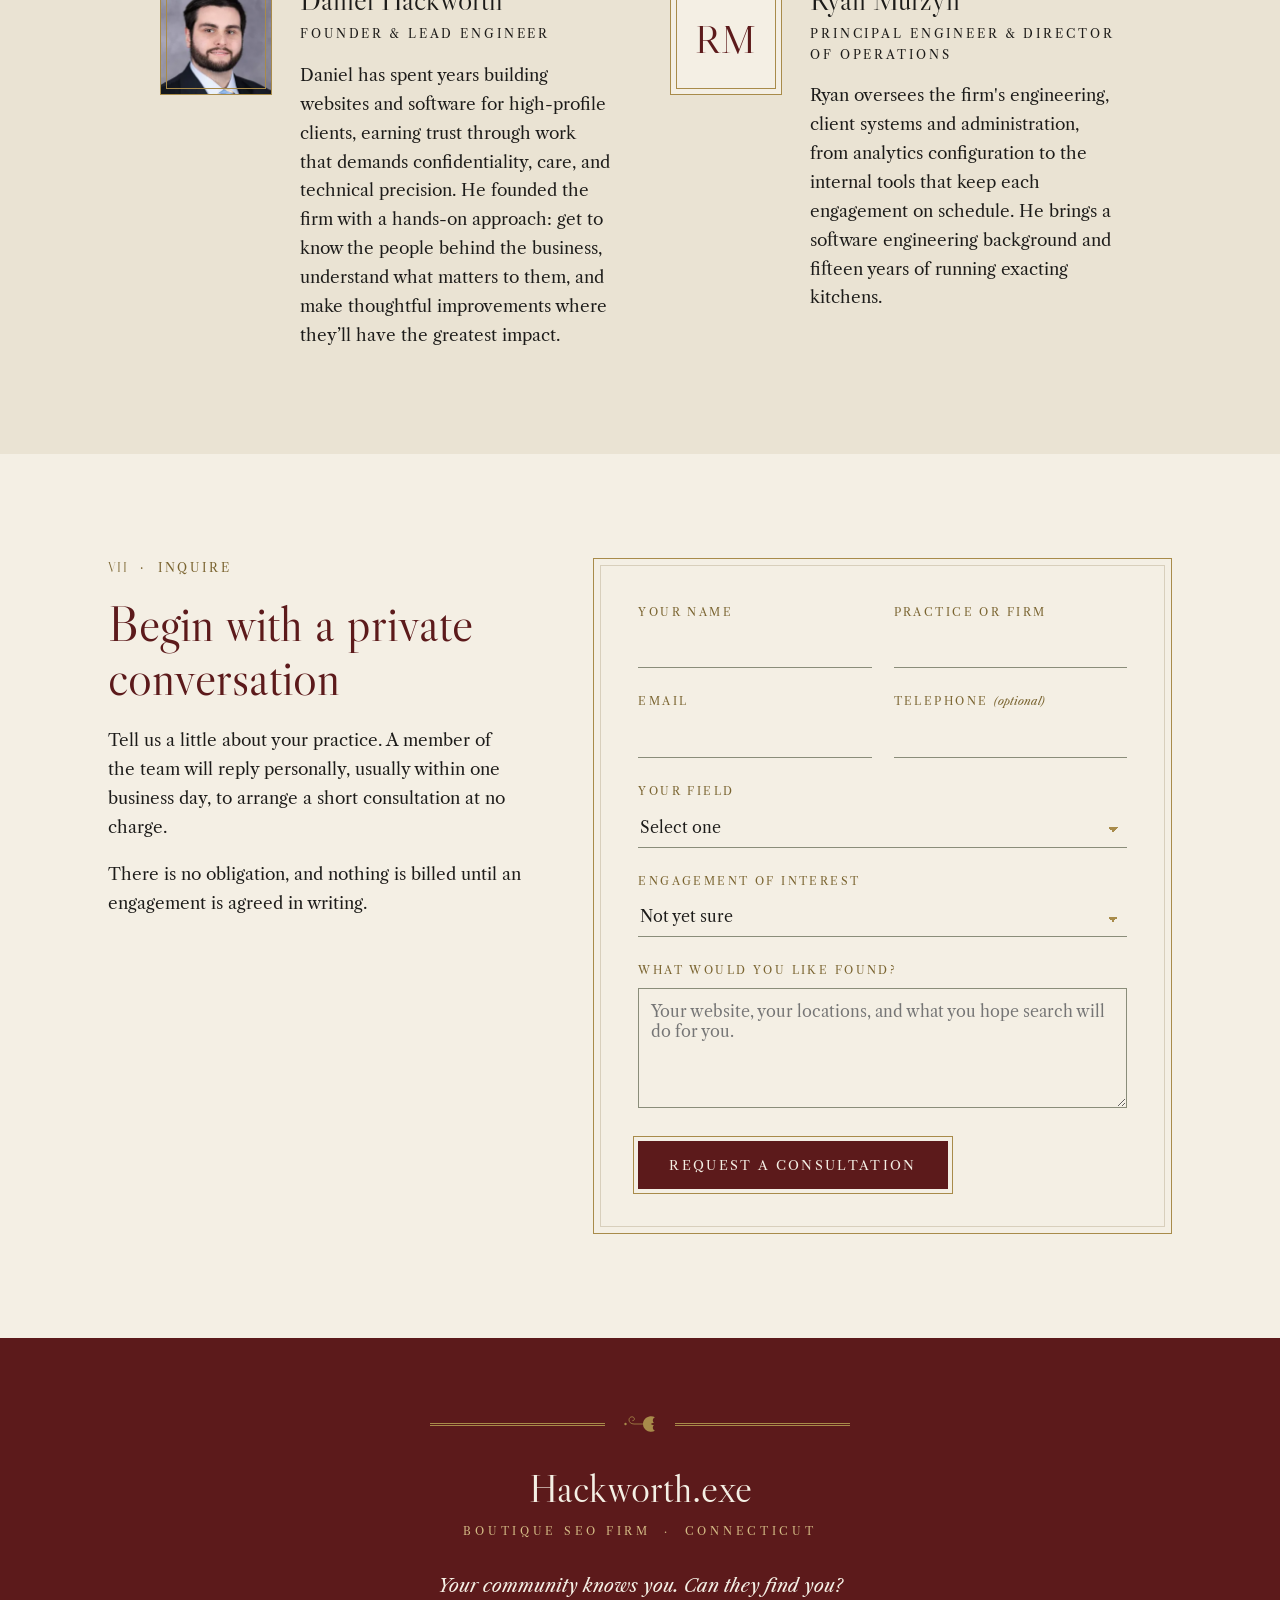
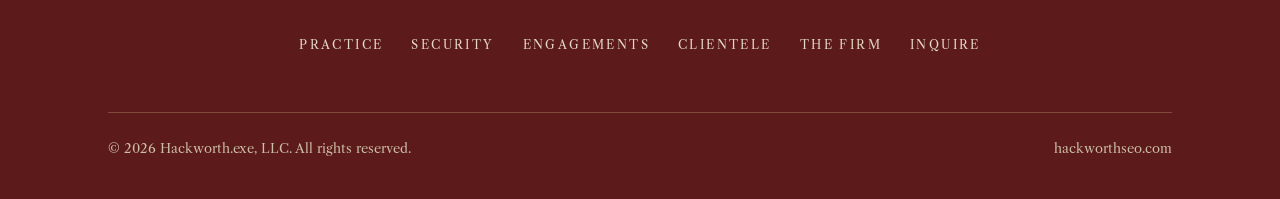
==== commit d57d5438: "changes" ====
--- a/index.html
+++ b/index.html
@@ -19,7 +19,7 @@
 <link rel="icon" type="image/svg+xml" href="/assets/img/favicon.svg">
 <link rel="preload" href="/assets/fonts/libre-caslon-display-400-latin.woff2" as="font" type="font/woff2" crossorigin>
 <link rel="preload" href="/assets/fonts/libre-caslon-text-400-latin.woff2" as="font" type="font/woff2" crossorigin>
-<link rel="stylesheet" href="/assets/css/site.css?v=6">
+<link rel="stylesheet" href="/assets/css/site.css?v=7">
 <noscript><style>.reveal{opacity:1;transform:none}</style></noscript>
 <script type="application/ld+json">
 {
@@ -69,7 +69,7 @@
         <li><a href="#security">Security</a></li>
         <li><a href="#engagements">Engagements</a></li>
         <li><a href="#clients">Clientele</a></li>
-        <li><a href="#principals">Principals</a></li>
+        <li><a href="#firm">The Firm</a></li>
         <li><a href="#inquire">Inquire</a></li>
       </ul>
     </nav>
@@ -247,7 +247,7 @@
             <li>Paid search campaign management</li>
             <li>Advertising spend billed separately, at cost</li>
             <li>Expanded monthly reporting and planning</li>
-            <li>A standing strategy call with the principals</li>
+            <li>A standing strategy call with the team</li>
           </ul>
           <a class="btn btn-quiet" href="#inquire">Request an introduction</a>
         </article>
@@ -261,10 +261,10 @@
       <header class="head reveal">
         <p class="label"><span class="numeral">V</span> &nbsp;·&nbsp; Clientele</p>
         <h2>In good company</h2>
-        <p>A deliberately small roster, so that every client receives the attention of the principals.</p>
       </header>
       <!-- Kinds of clients only. Client names are never published. -->
       <div class="roster reveal">
+        <p class="roster-intro">Among those we currently serve</p>
         <ul class="roster-list" aria-label="Kinds of clients we serve">
           <li>Law firms</li><li>Medical practices</li><li>Defense contractors</li><li>Startups</li><li>Local businesses</li>
         </ul>
@@ -274,12 +274,12 @@
     </div>
   </section>
 
-  <section class="alt" id="principals">
-    <div class="wrap">
-      <header class="head reveal">
-        <p class="label"><span class="numeral">VI</span> &nbsp;·&nbsp; Principals</p>
+  <section class="alt" id="firm">
+    <div class="wrap">
+      <header class="head reveal">
+        <p class="label"><span class="numeral">VI</span> &nbsp;·&nbsp; The Firm</p>
         <h2>The people doing the work</h2>
-        <p>You will not be handed to an account manager. The principals who scope your engagement are the ones who carry it out.</p>
+        <p>You will not be handed to an account manager. The people who scope your engagement are the ones who carry it out.</p>
       </header>
       <div class="principals">
         <div class="person reveal">
@@ -307,7 +307,7 @@
       <div class="copy reveal">
         <p class="label"><span class="numeral">VII</span> &nbsp;·&nbsp; Inquire</p>
         <h2>Begin with a private conversation</h2>
-        <p>Tell us a little about your practice. A principal will reply personally, usually within one business day, to arrange a short consultation at no charge.</p>
+        <p>Tell us a little about your practice. A member of the team will reply personally, usually within one business day, to arrange a short consultation at no charge.</p>
         <p>There is no obligation, and nothing is billed until an engagement is agreed in writing.</p>
       </div>
       <form class="reveal" name="inquiry" method="POST" action="/thank-you/" data-netlify="true" netlify-honeypot="company_website">
@@ -356,7 +356,7 @@
     <p class="sub">Boutique SEO Firm &nbsp;·&nbsp; Connecticut</p>
     <p class="tag">Your community knows you. Can they find you?</p>
     <nav aria-label="Footer">
-      <a href="#practice">Practice</a><a href="#security">Security</a><a href="#engagements">Engagements</a><a href="#clients">Clientele</a><a href="#principals">Principals</a><a href="#inquire">Inquire</a>
+      <a href="#practice">Practice</a><a href="#security">Security</a><a href="#engagements">Engagements</a><a href="#clients">Clientele</a><a href="#firm">The Firm</a><a href="#inquire">Inquire</a>
     </nav>
     <div class="fine">
       <span>&copy; <span id="yr">2026</span> Hackworth.exe, LLC. All rights reserved.</span>
--- a/assets/css/site.css
+++ b/assets/css/site.css
@@ -146,6 +146,7 @@
 .roster > *{position:relative;z-index:1}
 .roster-list{list-style:none;margin:0;padding:0;display:flex;flex-wrap:wrap;justify-content:center;gap:10px 20px;font-size:12px;letter-spacing:.2em;text-transform:uppercase;color:var(--olive-text)}
 .roster-list li + li::before{content:"·";color:var(--brass);margin-right:20px}
+.roster .roster-intro{font-style:italic;font-size:17px;color:var(--olive-text);margin:0 auto 20px}
 .roster .rule{width:60px;margin:30px auto;border-top:3px double var(--brass)}
 .roster p{max-width:620px;margin:0 auto;font-size:19px;line-height:1.65;color:var(--ink)}
 @media (max-width:1100px){.roster-list{flex-direction:column;gap:8px}.roster-list li + li::before{content:none}}
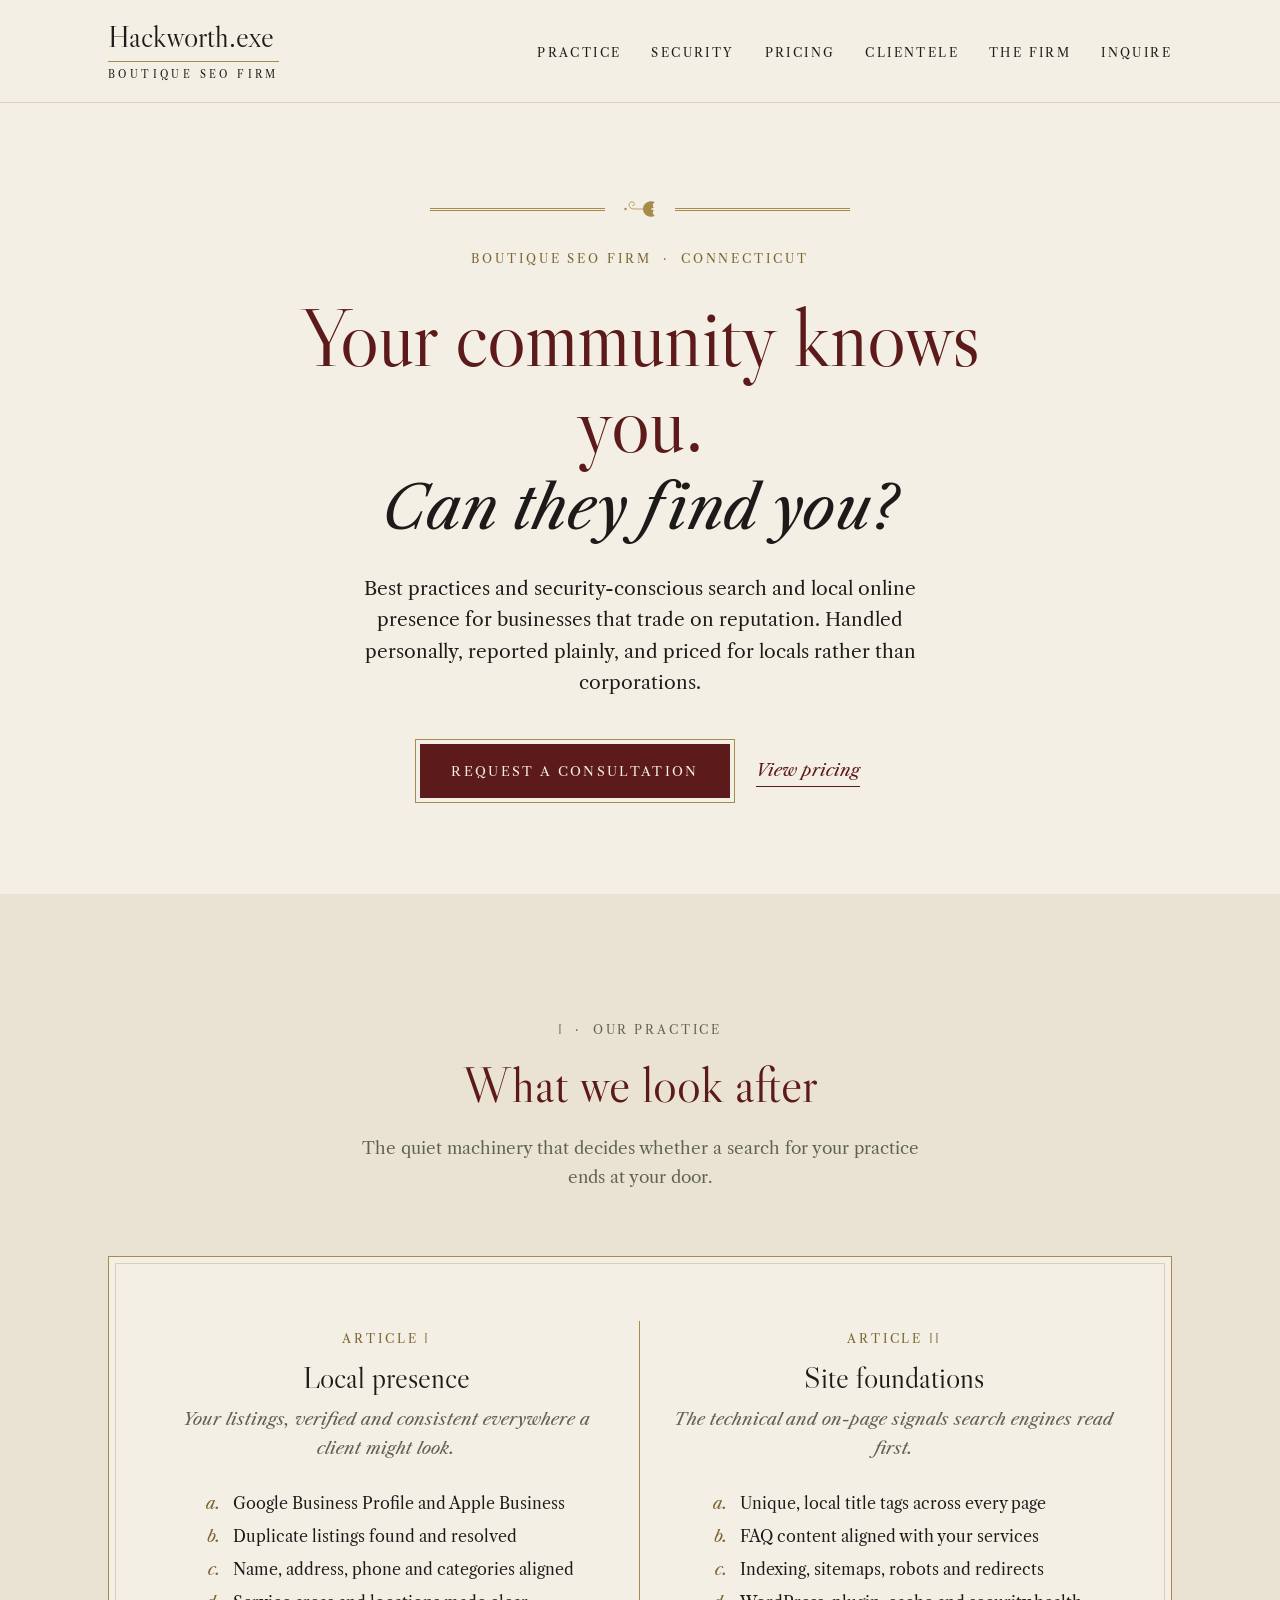
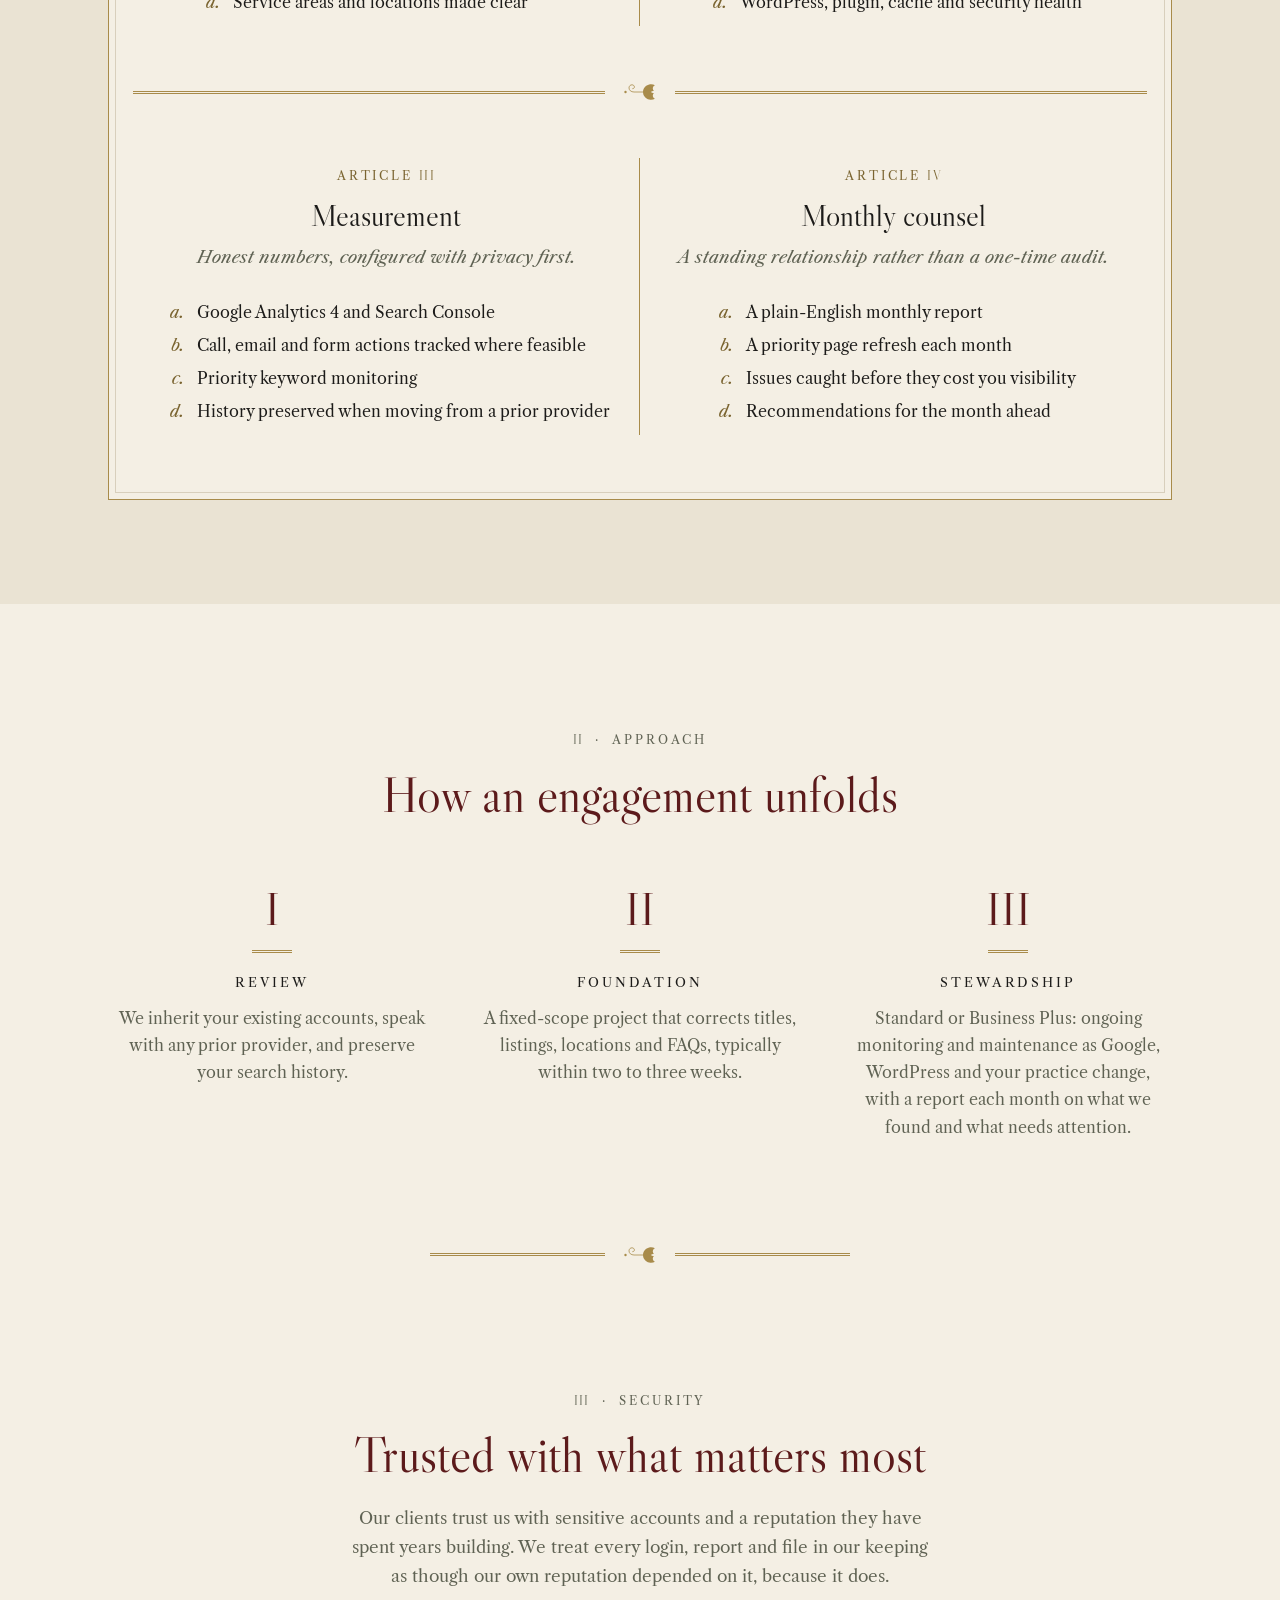
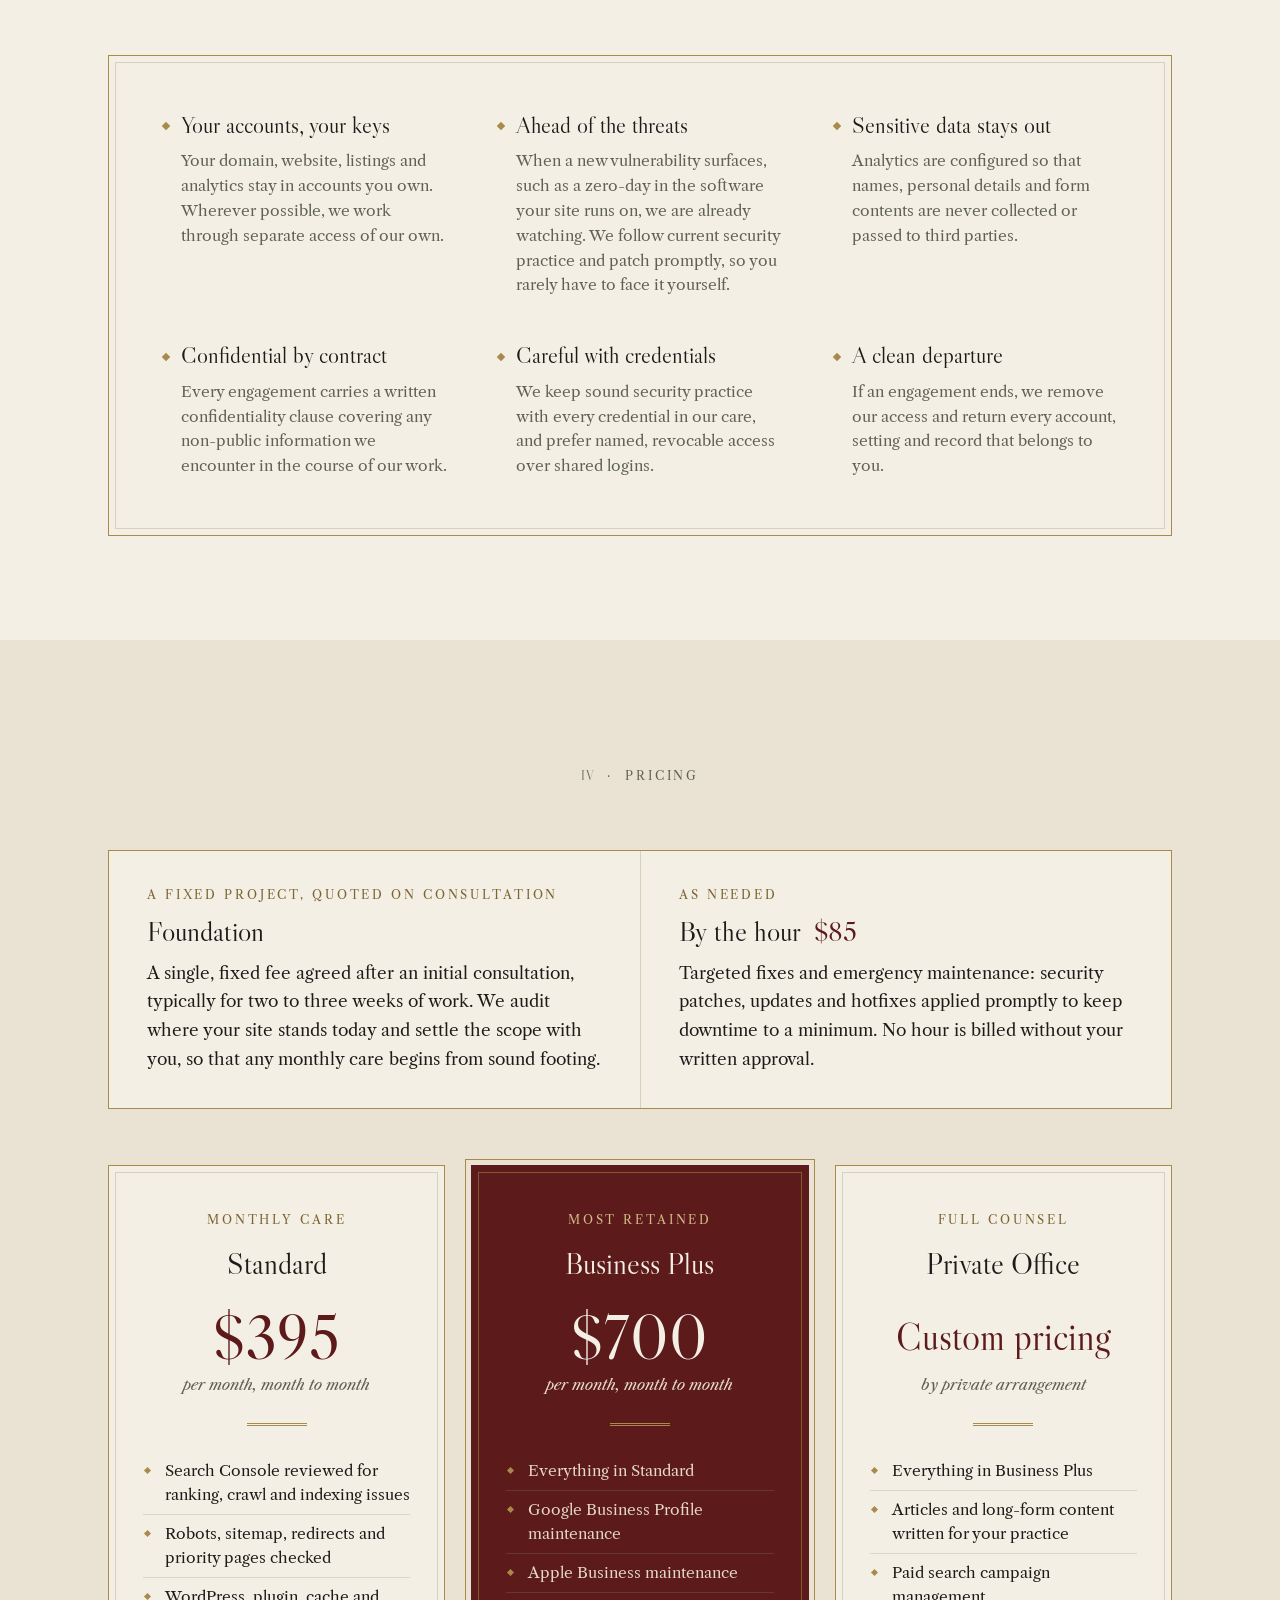
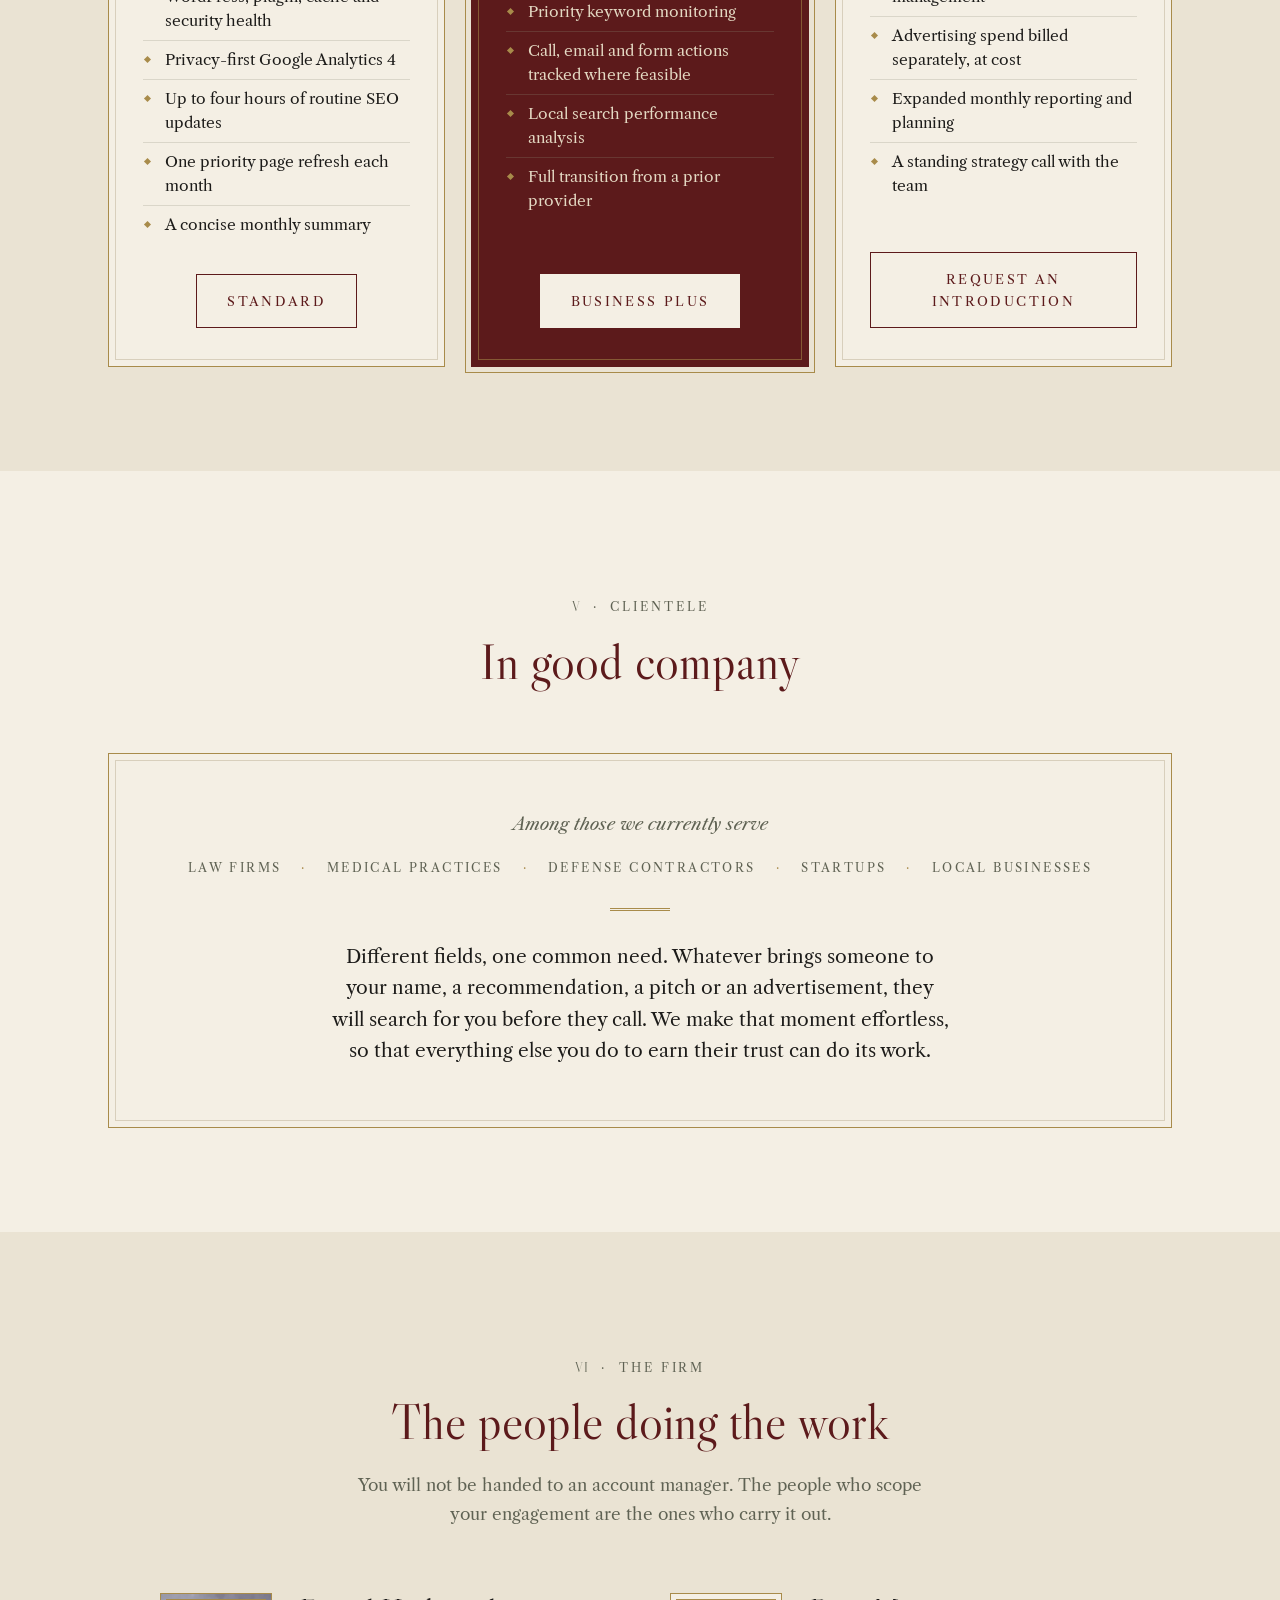
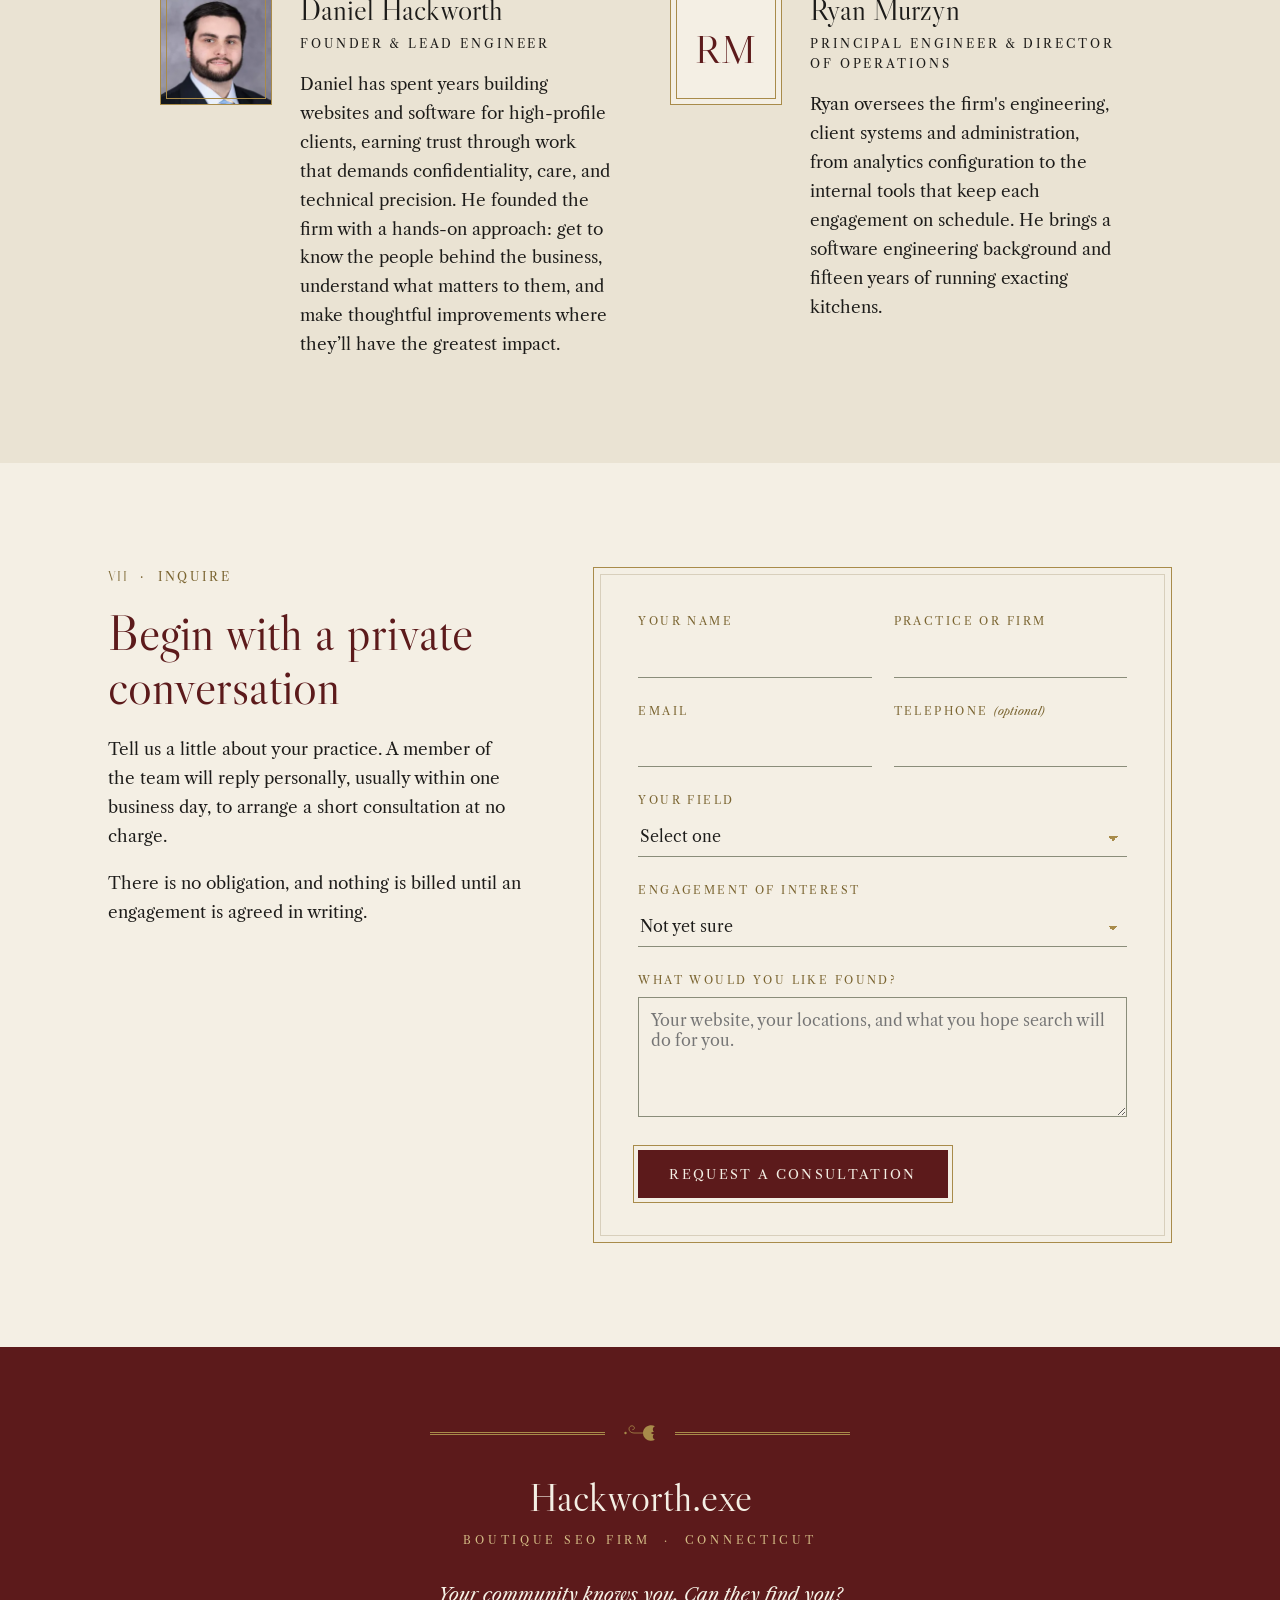
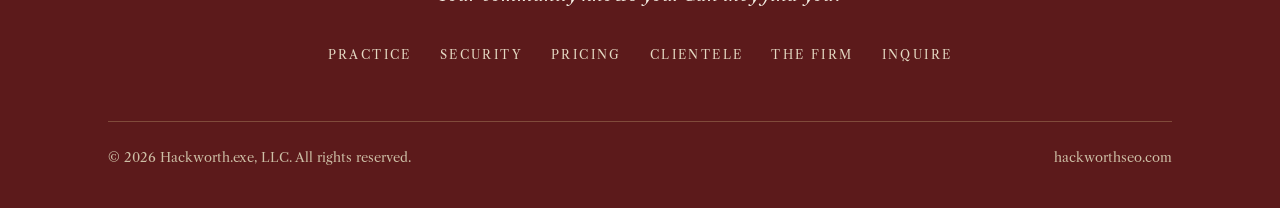
==== commit 8b783954: "Rename Engagements to Pricing and The Firm; refresh hero and Clientele copy - Hero: new lede (securi" ====
--- a/index.html
+++ b/index.html
@@ -4,11 +4,11 @@
 <meta charset="utf-8">
 <meta name="viewport" content="width=device-width, initial-scale=1">
 <title>Hackworth.exe · Boutique SEO Firm in Connecticut</title>
-<meta name="description" content="Hackworth.exe is a boutique, security-minded SEO firm for medical practices, law firms and defense contractors. Discreet local search, analytics and Google Business Profile management, priced for practices.">
+<meta name="description" content="Hackworth.exe is a boutique SEO firm for medical practices, law firms and defense contractors. Security-conscious local search, analytics and Google Business Profile management, priced for locals rather than corporations.">
 <link rel="canonical" href="https://hackworthseo.com/">
 <meta property="og:type" content="website">
 <meta property="og:title" content="Hackworth.exe · Boutique SEO Firm">
-<meta property="og:description" content="Your community knows you. Can they find you? Discreet search for medical practices, law firms and defense contractors.">
+<meta property="og:description" content="Your community knows you. Can they find you? Security-conscious search and local online presence for businesses that trade on reputation.">
 <meta property="og:url" content="https://hackworthseo.com/">
 <meta property="og:site_name" content="Hackworth.exe">
 <meta property="og:image" content="https://hackworthseo.com/assets/img/og-image.png">
@@ -19,7 +19,7 @@
 <link rel="icon" type="image/svg+xml" href="/assets/img/favicon.svg">
 <link rel="preload" href="/assets/fonts/libre-caslon-display-400-latin.woff2" as="font" type="font/woff2" crossorigin>
 <link rel="preload" href="/assets/fonts/libre-caslon-text-400-latin.woff2" as="font" type="font/woff2" crossorigin>
-<link rel="stylesheet" href="/assets/css/site.css?v=7">
+<link rel="stylesheet" href="/assets/css/site.css?v=8">
 <noscript><style>.reveal{opacity:1;transform:none}</style></noscript>
 <script type="application/ld+json">
 {
@@ -40,7 +40,7 @@
   "makesOffer": [
     { "@type": "Offer", "name": "Standard", "price": "395", "priceCurrency": "USD", "priceSpecification": { "@type": "UnitPriceSpecification", "price": "395", "priceCurrency": "USD", "unitText": "MONTH" } },
     { "@type": "Offer", "name": "Business Plus", "price": "700", "priceCurrency": "USD", "priceSpecification": { "@type": "UnitPriceSpecification", "price": "700", "priceCurrency": "USD", "unitText": "MONTH" } },
-    { "@type": "Offer", "name": "Private Office", "price": "3000", "priceCurrency": "USD", "priceSpecification": { "@type": "UnitPriceSpecification", "price": "3000", "priceCurrency": "USD", "unitText": "MONTH" } },
+    { "@type": "Offer", "name": "Private Office", "description": "Custom pricing by private arrangement" },
     { "@type": "Offer", "name": "Foundation Project", "description": "Fixed one-time fee, quoted after consultation" },
     { "@type": "Offer", "name": "By the Hour", "price": "85", "priceCurrency": "USD", "priceSpecification": { "@type": "UnitPriceSpecification", "price": "85", "priceCurrency": "USD", "unitText": "HOUR" } }
   ]}
@@ -67,7 +67,7 @@
       <ul class="nav" id="primary-nav">
         <li><a href="#practice">Practice</a></li>
         <li><a href="#security">Security</a></li>
-        <li><a href="#engagements">Engagements</a></li>
+        <li><a href="#pricing">Pricing</a></li>
         <li><a href="#clients">Clientele</a></li>
         <li><a href="#firm">The Firm</a></li>
         <li><a href="#inquire">Inquire</a></li>
@@ -82,10 +82,10 @@
       <div class="ornament" aria-hidden="true"><svg><use href="#fleuron"/></svg></div>
       <p class="label" style="margin-top:30px">Boutique SEO Firm &nbsp;·&nbsp; Connecticut</p>
       <h1>Your community knows you. <em>Can they find you?</em></h1>
-      <p class="lede">Discreet, security-minded search and local presence for practices that trade on reputation. Handled personally, reported plainly, and priced for practices rather than corporations.</p>
+      <p class="lede">Best practices and security-conscious search and local online presence for businesses that trade on reputation. Handled personally, reported plainly, and priced for locals rather than corporations.</p>
       <div class="actions">
-        <a class="btn btn-primary" href="#inquire">Request a private consultation</a>
-        <a class="link-italic" href="#engagements">View engagements</a>
+        <a class="btn btn-primary" href="#inquire">Request a consultation</a>
+        <a class="link-italic" href="#pricing">View pricing</a>
       </div>
     </div>
   </section>
@@ -93,7 +93,7 @@
   <section class="alt" id="practice">
     <div class="wrap">
       <header class="head reveal">
-        <p class="label"><span class="numeral">I</span> &nbsp;·&nbsp; The practice</p>
+        <p class="label"><span class="numeral">I</span> &nbsp;·&nbsp; Our practice</p>
         <h2>What we look after</h2>
         <p>The quiet machinery that decides whether a search for your practice ends at your door.</p>
       </header>
@@ -181,11 +181,11 @@
     </div>
   </section>
 
-  <section class="alt" id="engagements">
-    <div class="wrap">
-      <header class="head reveal">
-        <p class="label"><span class="numeral">IV</span> &nbsp;·&nbsp; Engagements</p>
-        <h2 class="sr-only">Engagements</h2>
+  <section class="alt" id="pricing">
+    <div class="wrap">
+      <header class="head reveal">
+        <p class="label"><span class="numeral">IV</span> &nbsp;·&nbsp; Pricing</p>
+        <h2 class="sr-only">Pricing</h2>
       </header>
       <div class="extras reveal">
         <div>
@@ -216,7 +216,7 @@
             <li>One priority page refresh each month</li>
             <li>A concise monthly summary</li>
           </ul>
-          <a class="btn btn-quiet" href="#inquire">Begin with Standard</a>
+          <a class="btn btn-quiet" href="#inquire">Standard</a>
         </article>
         <article class="tier featured reveal">
           <p class="label">Most retained</p>
@@ -233,13 +233,13 @@
             <li>Local search performance analysis</li>
             <li>Full transition from a prior provider</li>
           </ul>
-          <a class="btn" href="#inquire">Retain the firm</a>
+          <a class="btn" href="#inquire">Business Plus</a>
         </article>
         <article class="tier reveal">
           <p class="label">Full counsel</p>
           <h3>Private Office</h3>
-          <div class="price">$3,000</div>
-          <div class="per">per month, by arrangement</div>
+          <div class="price price-words">Custom pricing</div>
+          <div class="per">by private arrangement</div>
           <div class="rule"></div>
           <ul>
             <li>Everything in Business Plus</li>
@@ -337,7 +337,7 @@
             <option>Not yet sure</option>
             <option>Standard, $395 per month</option>
             <option>Business Plus, $700 per month</option>
-            <option>Private Office, $3,000 per month</option>
+            <option>Private Office, custom pricing</option>
             <option>Foundation project</option>
             <option>By the hour, $85</option>
           </select>
@@ -356,7 +356,7 @@
     <p class="sub">Boutique SEO Firm &nbsp;·&nbsp; Connecticut</p>
     <p class="tag">Your community knows you. Can they find you?</p>
     <nav aria-label="Footer">
-      <a href="#practice">Practice</a><a href="#security">Security</a><a href="#engagements">Engagements</a><a href="#clients">Clientele</a><a href="#firm">The Firm</a><a href="#inquire">Inquire</a>
+      <a href="#practice">Practice</a><a href="#security">Security</a><a href="#pricing">Pricing</a><a href="#clients">Clientele</a><a href="#firm">The Firm</a><a href="#inquire">Inquire</a>
     </nav>
     <div class="fine">
       <span>&copy; <span id="yr">2026</span> Hackworth.exe, LLC. All rights reserved.</span>
--- a/assets/css/site.css
+++ b/assets/css/site.css
@@ -118,6 +118,7 @@
 .tier h3{font-family:var(--display);font-weight:400;font-size:30px;margin:0;line-height:1.1}
 .tier .price{font-family:var(--display);font-size:62px;line-height:1;margin:26px 0 4px;color:var(--oxblood)}
 .tier.featured .price{color:var(--ivory)}
+.tier .price-words{font-size:38px;min-height:62px;display:flex;align-items:center;justify-content:center}
 .tier .per{font-style:italic;font-size:15px;color:var(--olive-text)}
 .tier.featured .per,.tier.featured li{color:#E4D9C3}
 .tier .rule{width:60px;margin:26px auto;border-top:3px double var(--brass)}
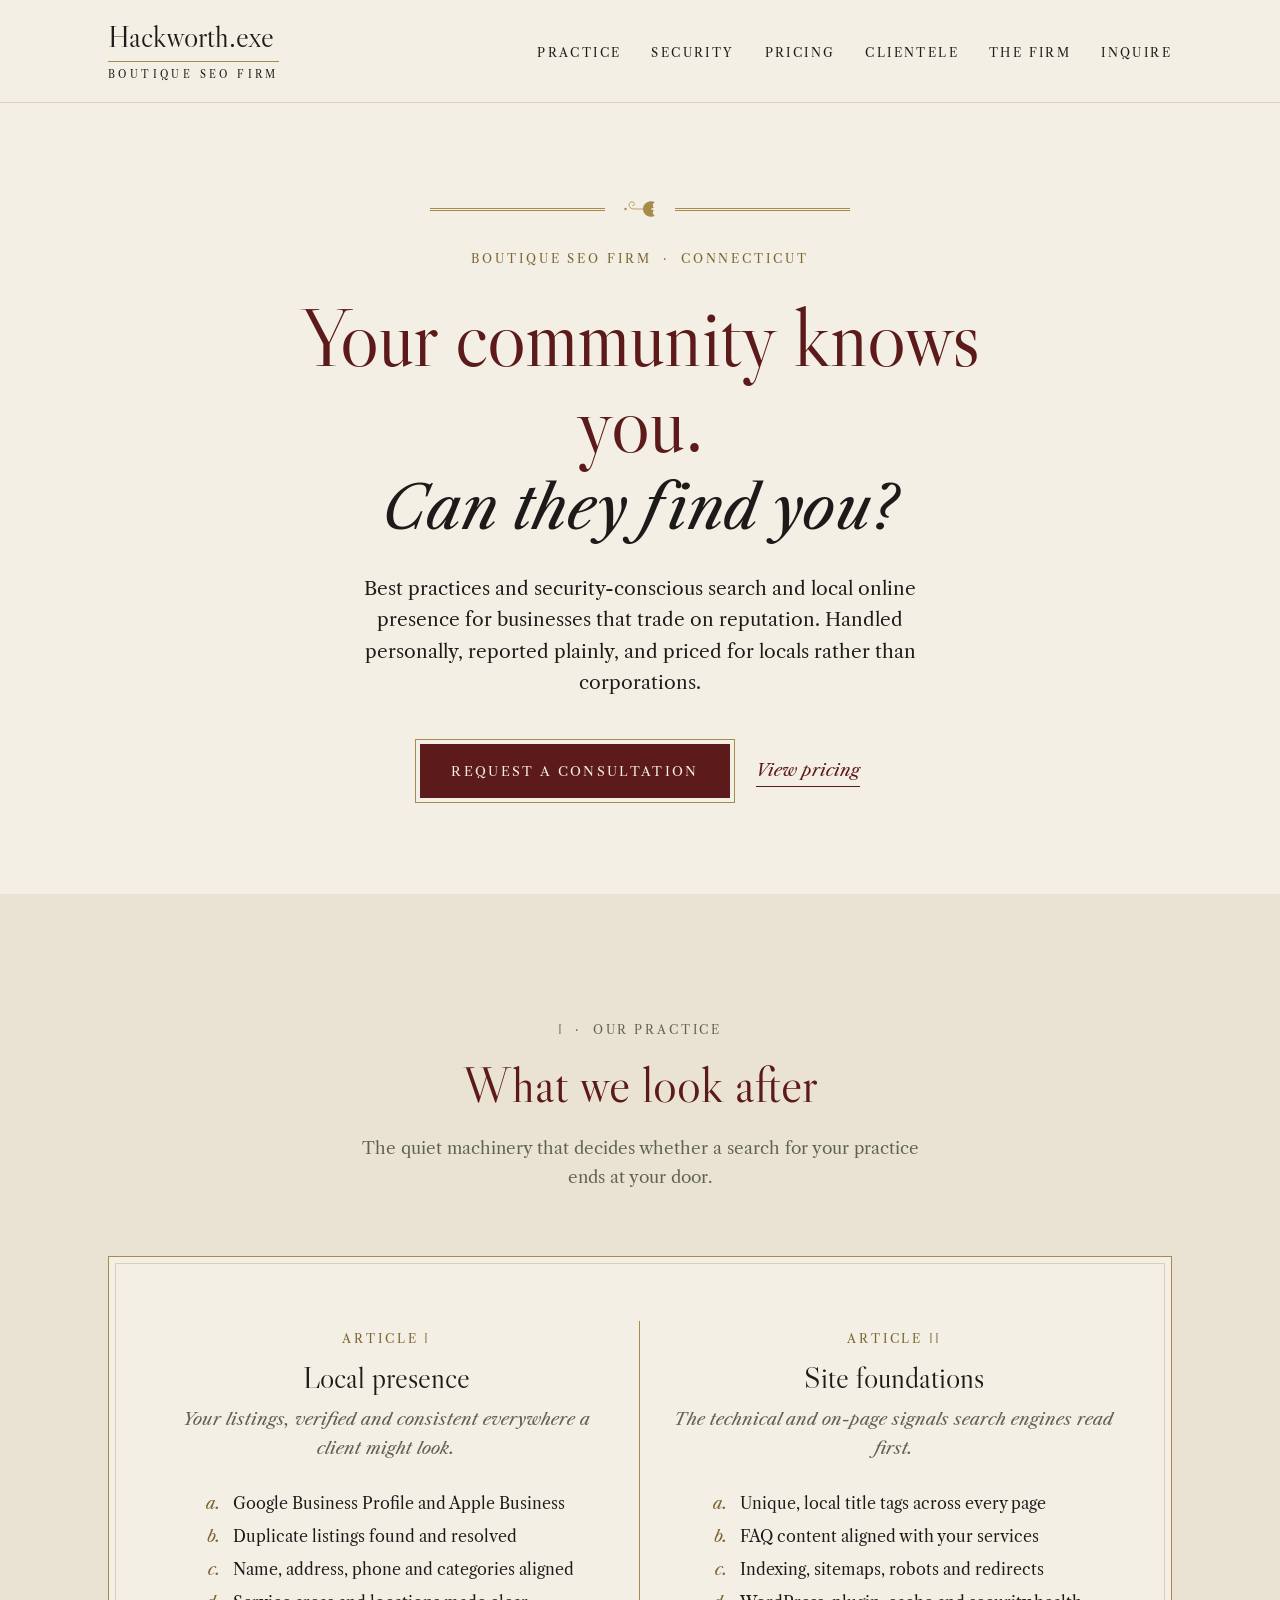
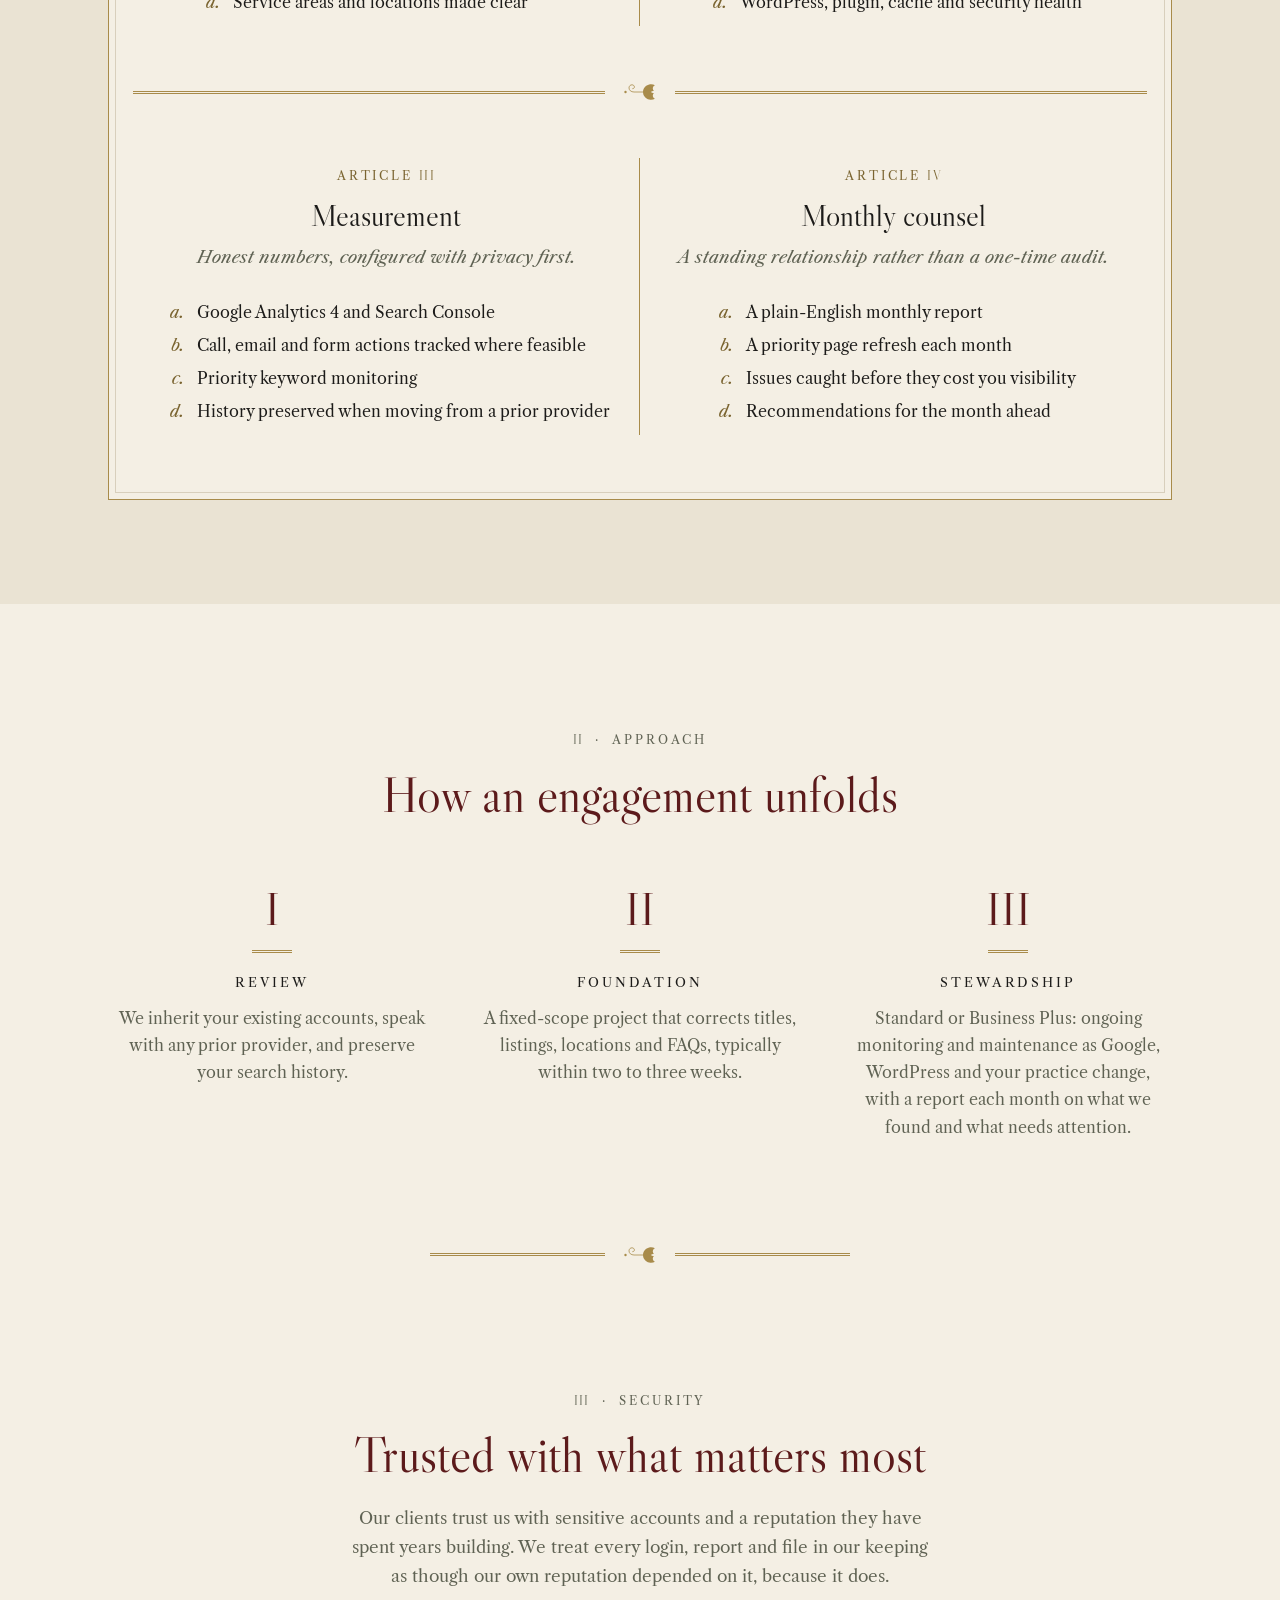
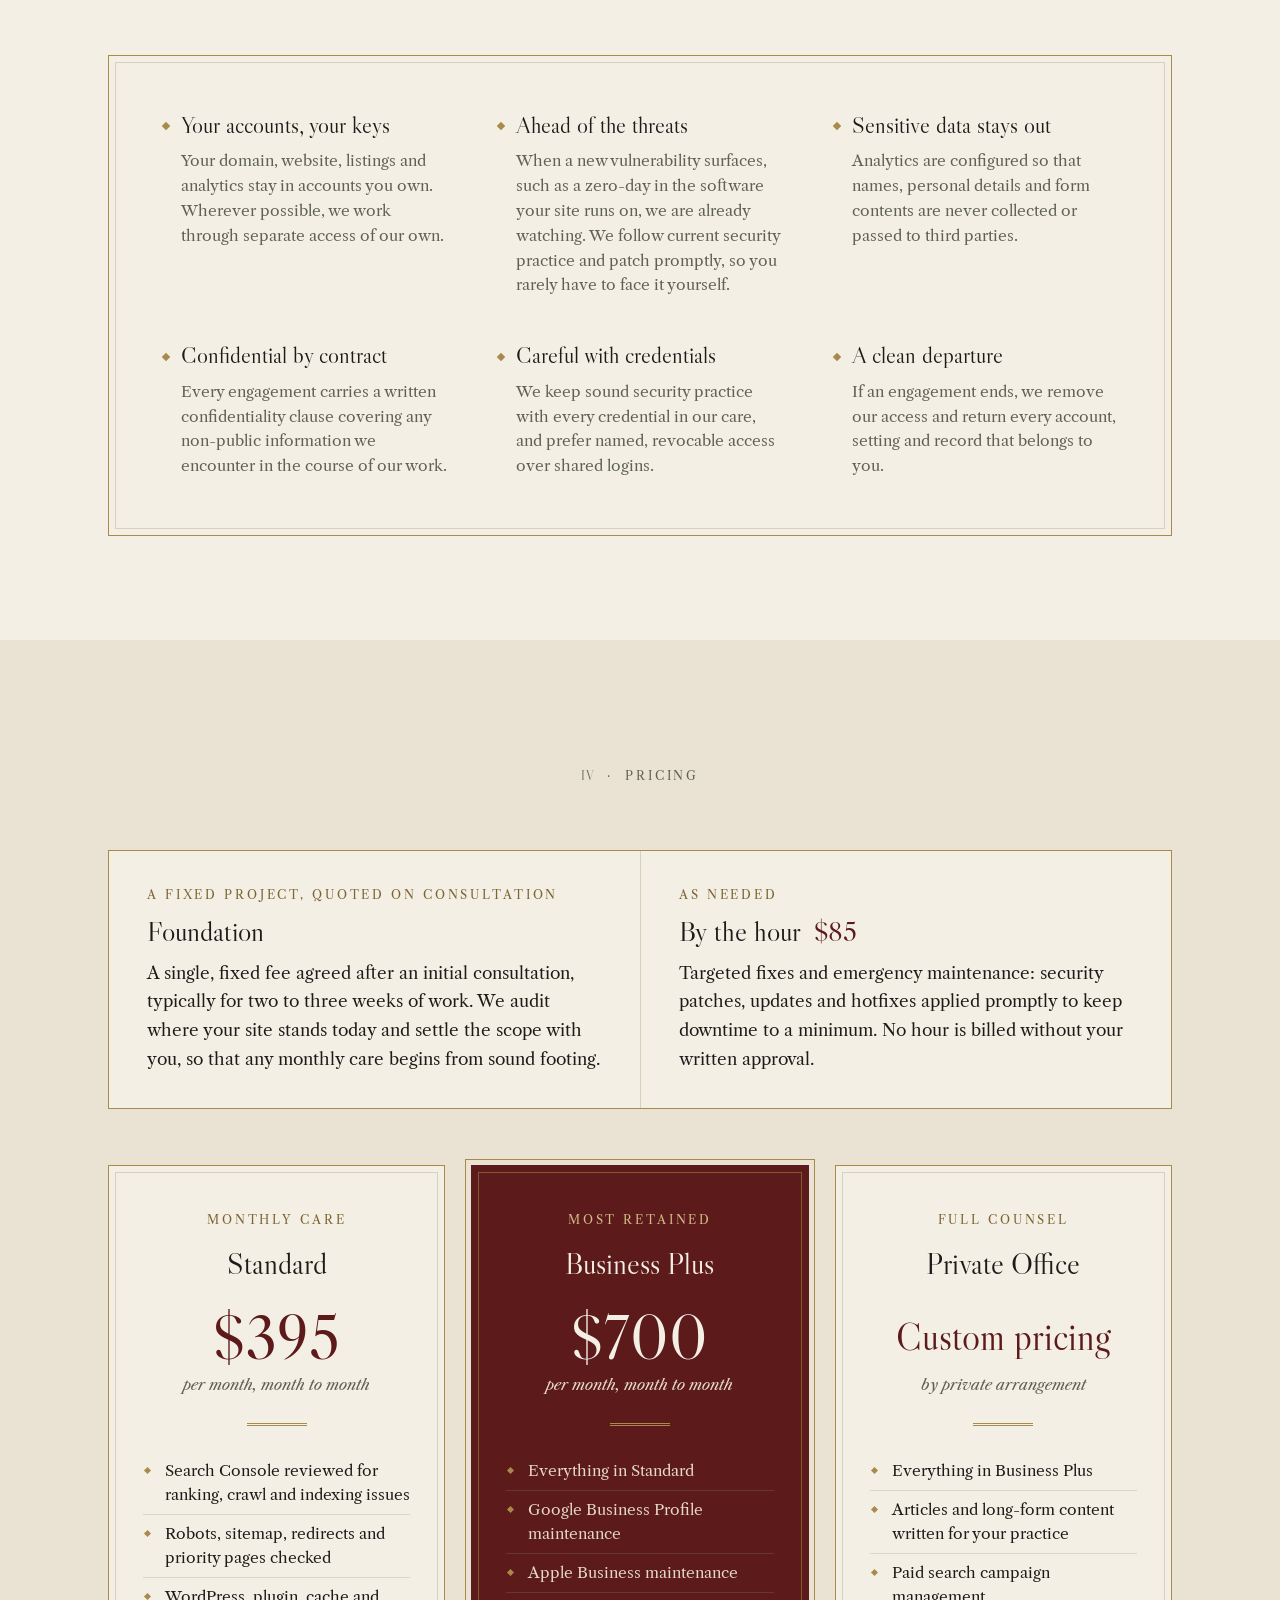
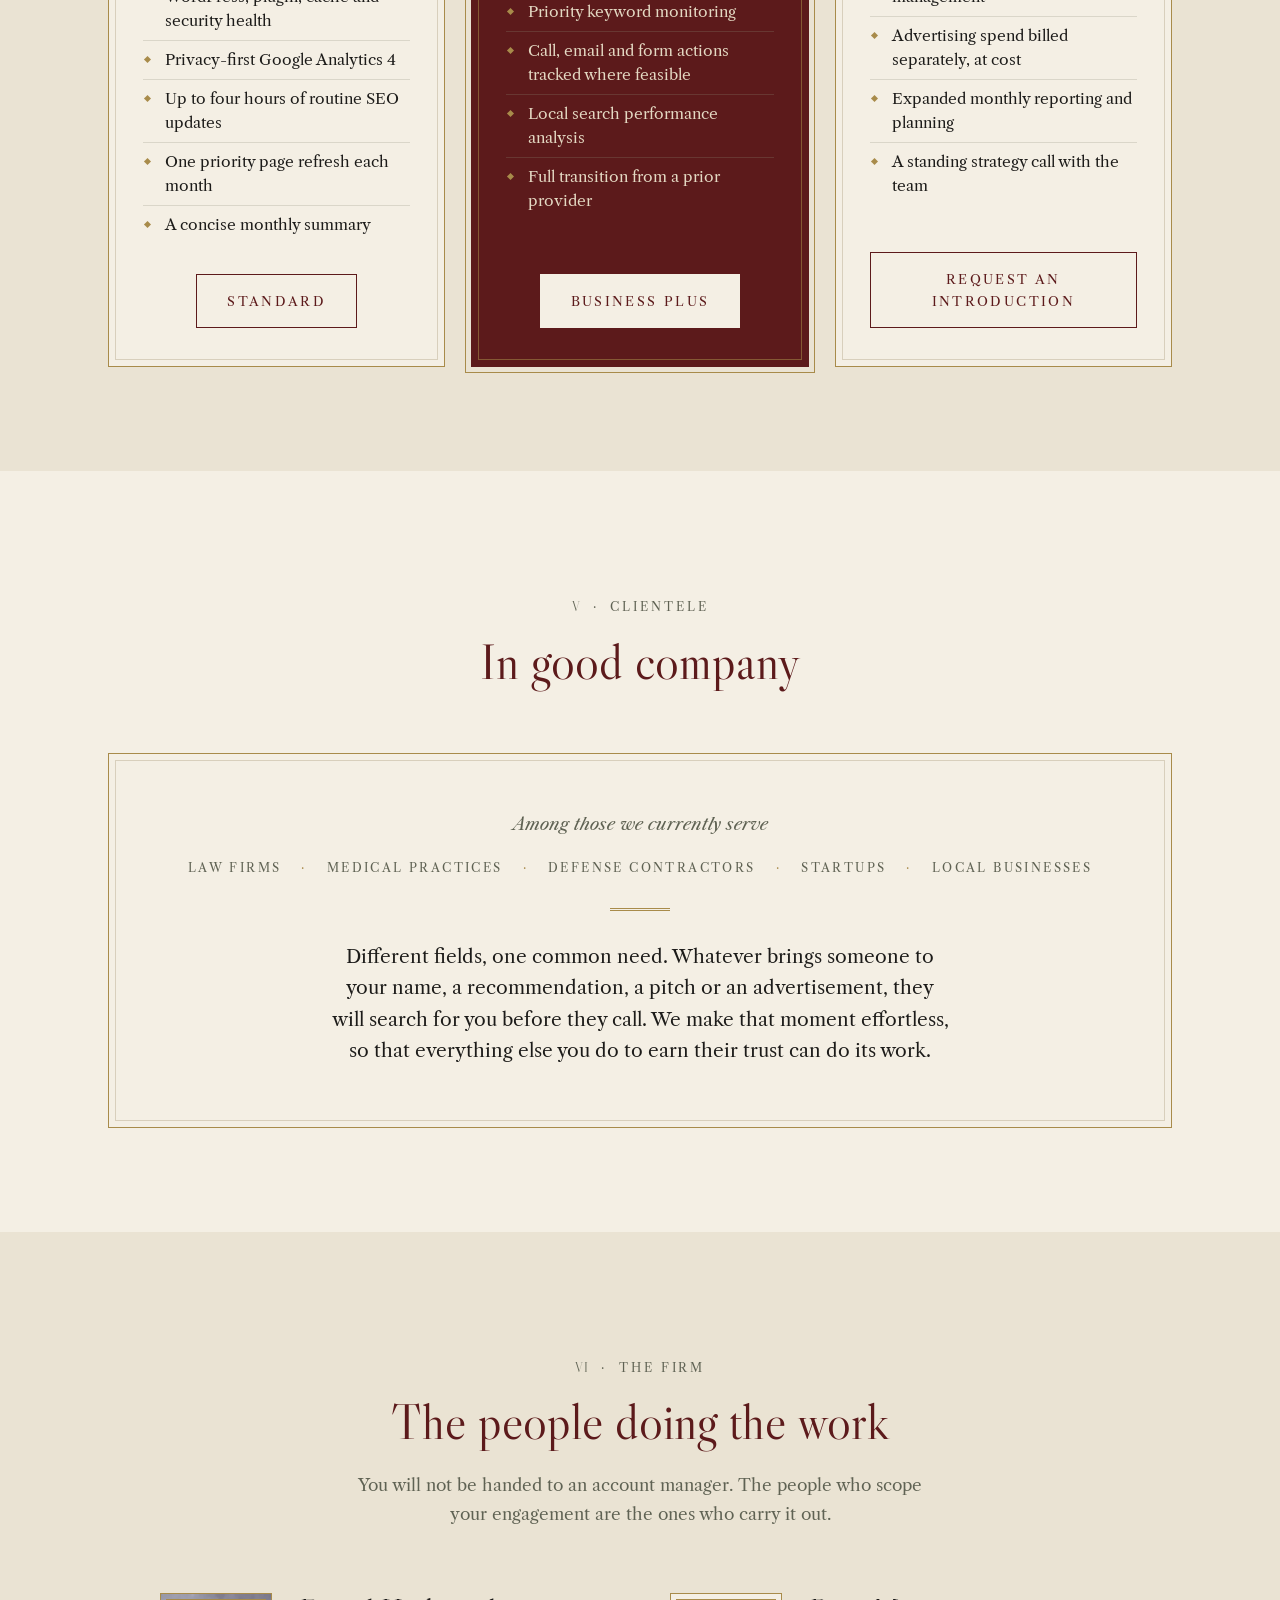
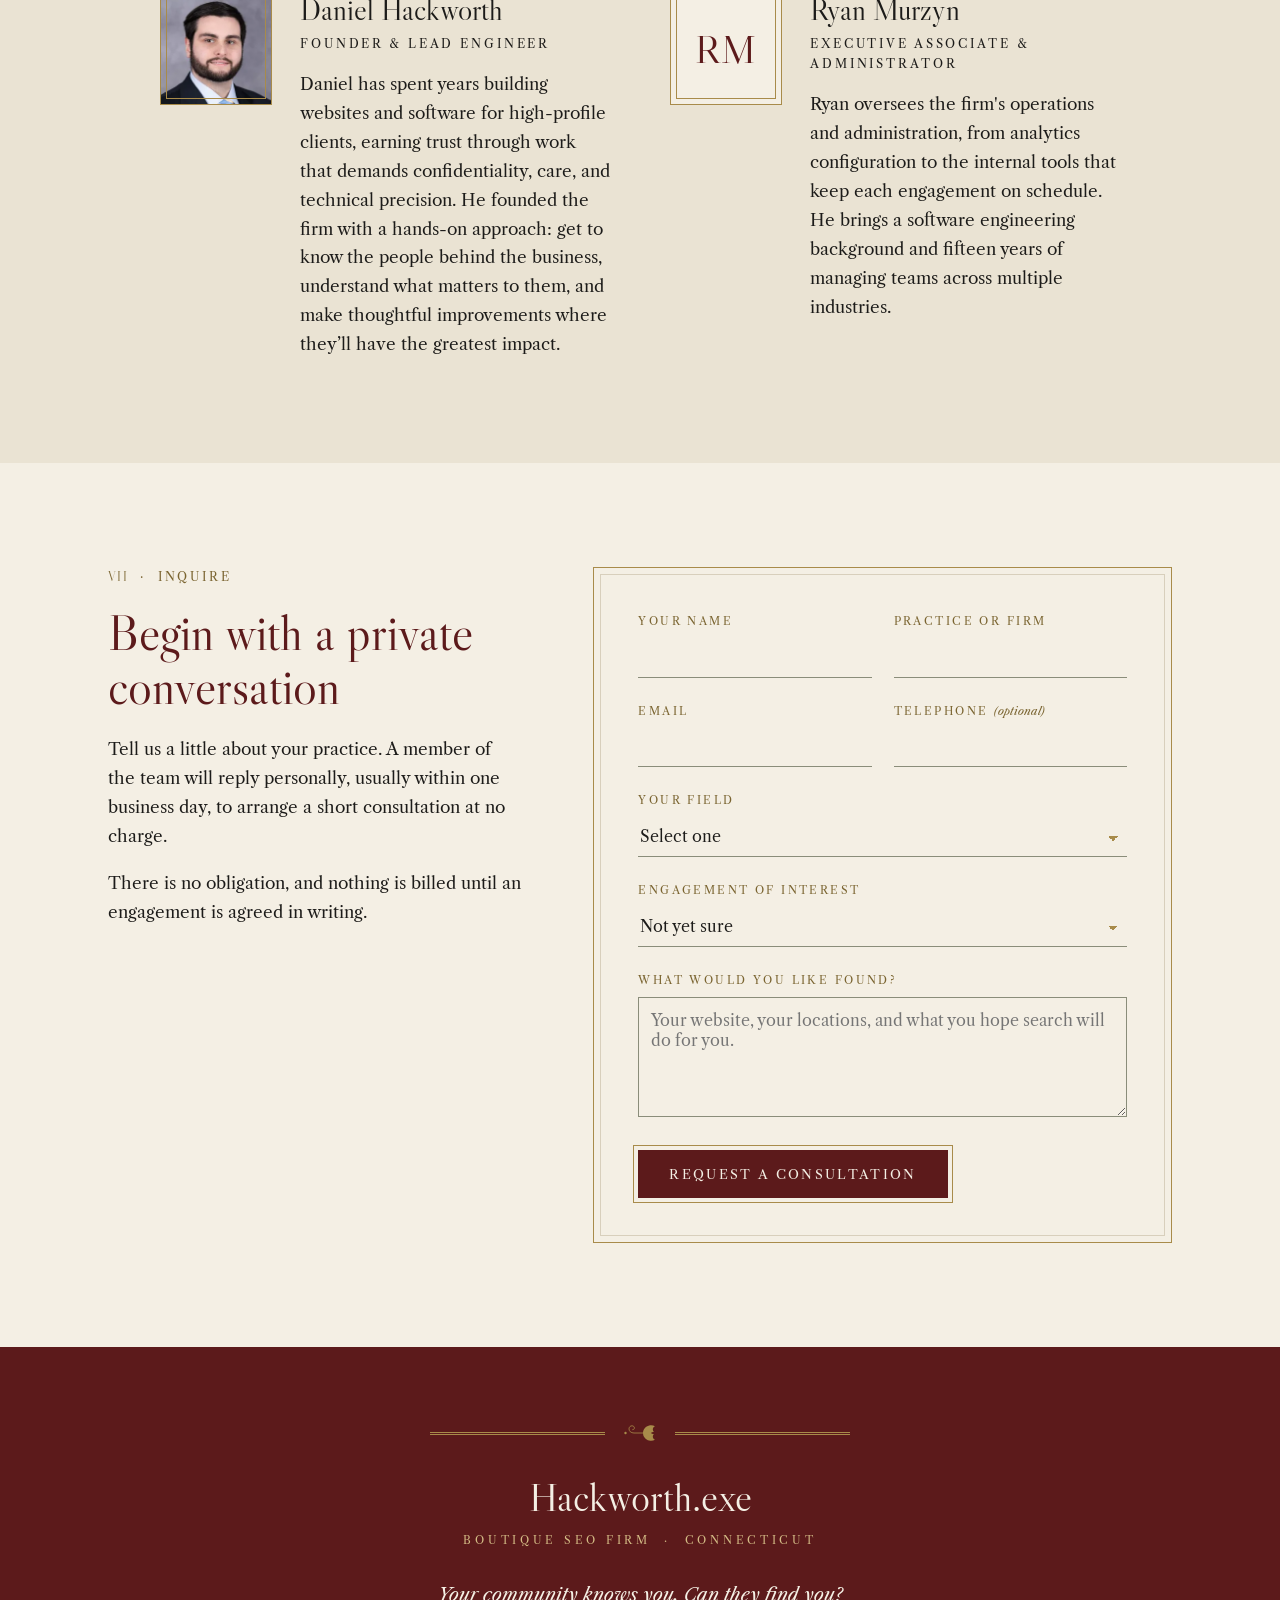
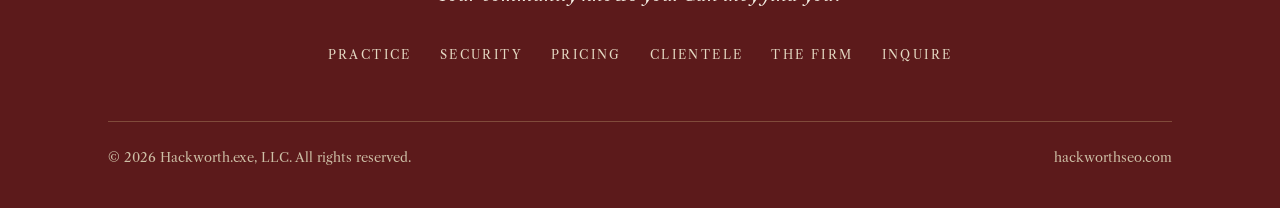
==== commit f8fbb88c: "Update Ryan Murzyn's title and bio Title is now Executive Associate & Administrator (page and JSON-L" ====
--- a/index.html
+++ b/index.html
@@ -35,7 +35,7 @@
   "founder": { "@type": "Person", "name": "Daniel Hackworth", "jobTitle": "Founder & Lead Engineer", "image": "https://hackworthseo.com/assets/img/daniel-hackworth-336.webp" },
   "employee": [
     { "@type": "Person", "name": "Daniel Hackworth", "jobTitle": "Founder & Lead Engineer" },
-    { "@type": "Person", "name": "Ryan Murzyn", "jobTitle": "Principal Engineer & Director of Operations" }
+    { "@type": "Person", "name": "Ryan Murzyn", "jobTitle": "Executive Associate & Administrator" }
   ],
   "makesOffer": [
     { "@type": "Offer", "name": "Standard", "price": "395", "priceCurrency": "USD", "priceSpecification": { "@type": "UnitPriceSpecification", "price": "395", "priceCurrency": "USD", "unitText": "MONTH" } },
@@ -294,8 +294,8 @@
           <div class="monogram" aria-hidden="true"><span>RM</span></div>
           <div>
             <h3>Ryan Murzyn</h3>
-            <p class="label title">Principal Engineer &amp; Director of Operations</p>
-            <p>Ryan oversees the firm's engineering, client systems and administration, from analytics configuration to the internal tools that keep each engagement on schedule. He brings a software engineering background and fifteen years of running exacting kitchens.</p>
+            <p class="label title">Executive Associate &amp; Administrator</p>
+            <p>Ryan oversees the firm's operations and administration, from analytics configuration to the internal tools that keep each engagement on schedule. He brings a software engineering background and fifteen years of managing teams across multiple industries.</p>
           </div>
         </div>
       </div>
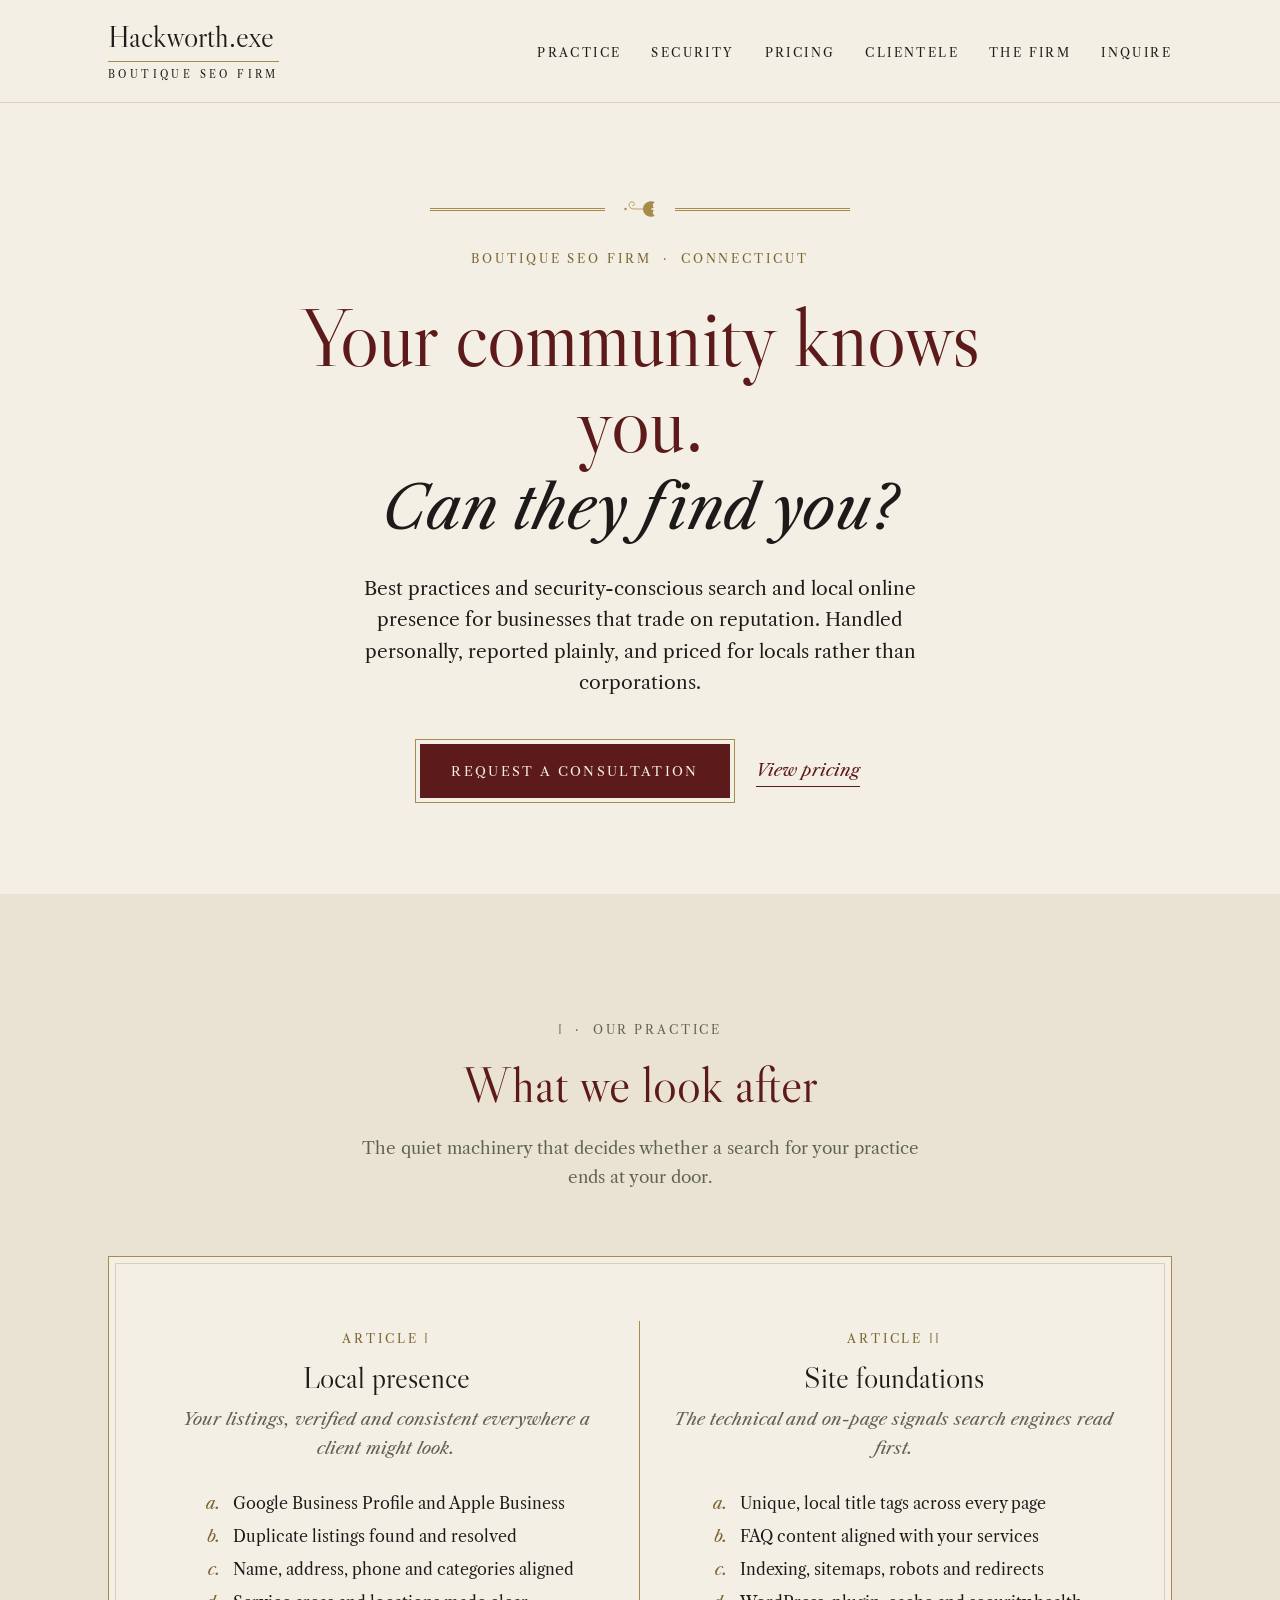
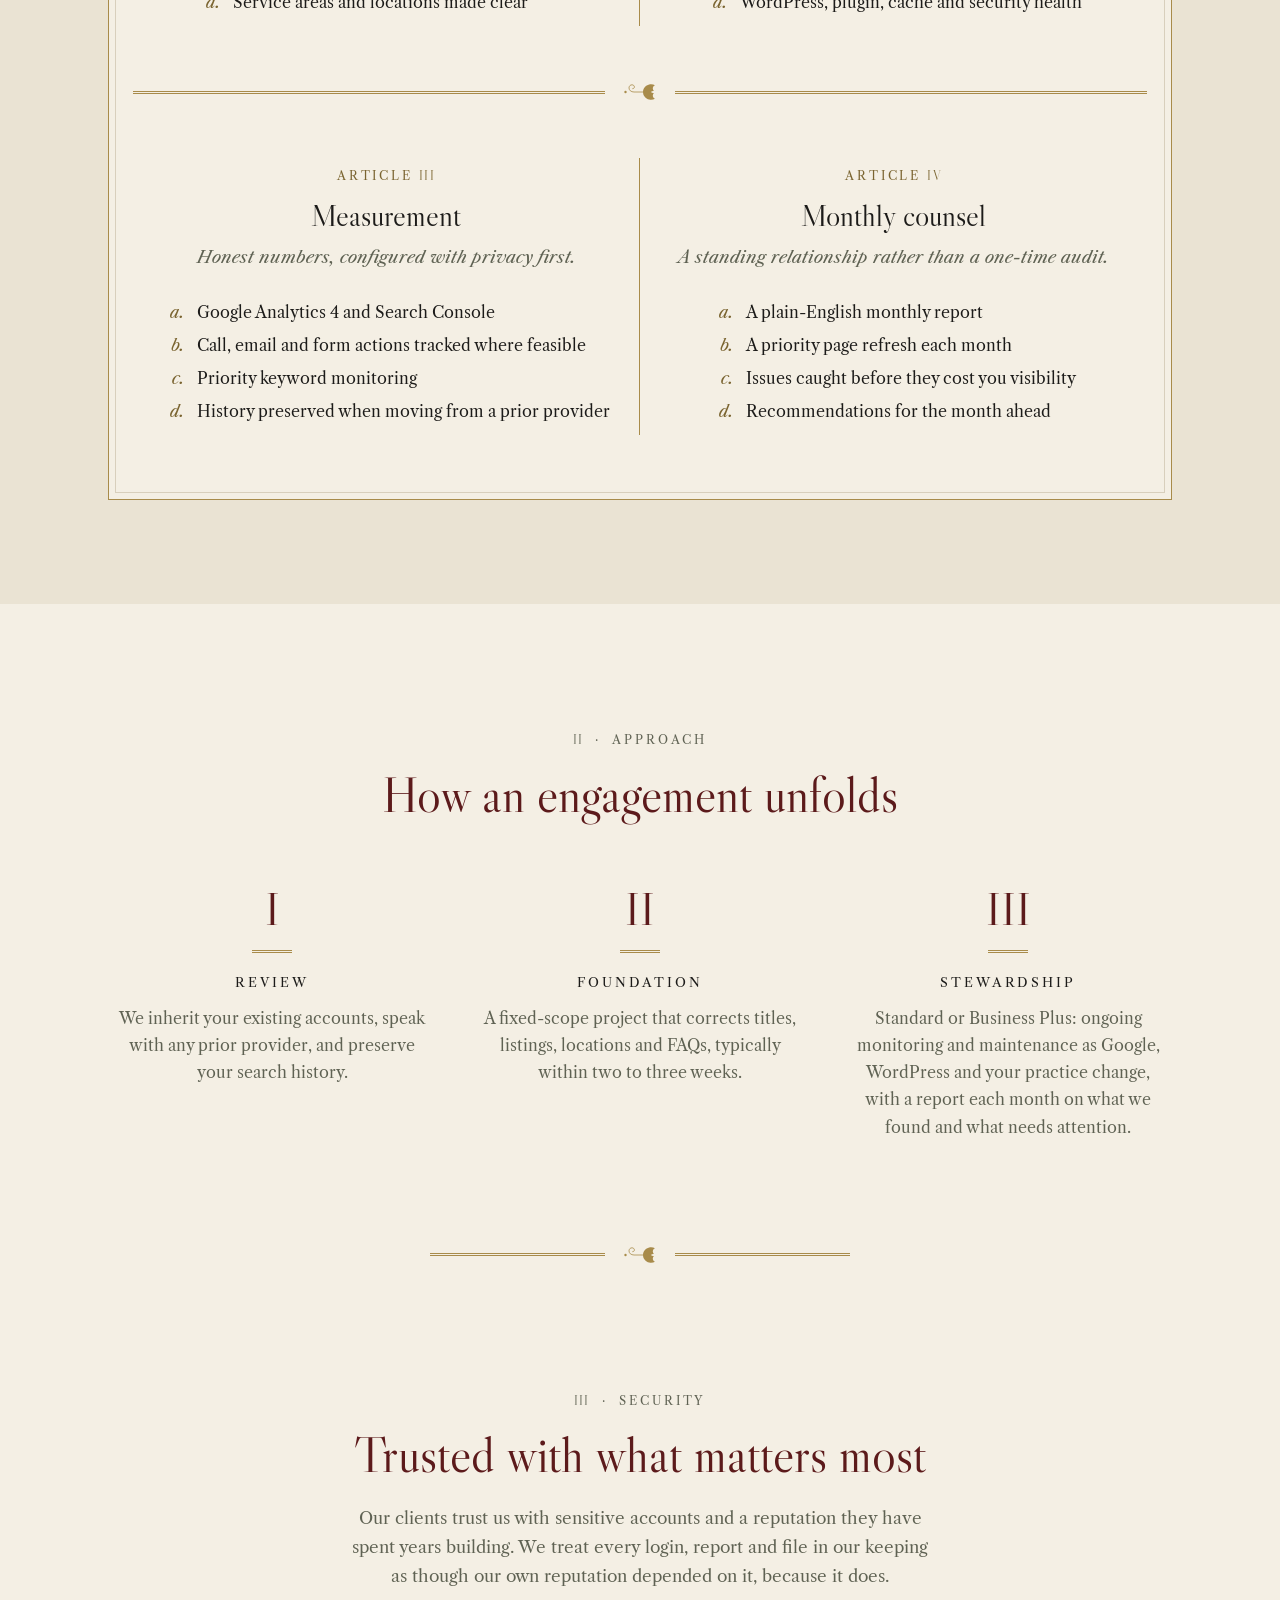
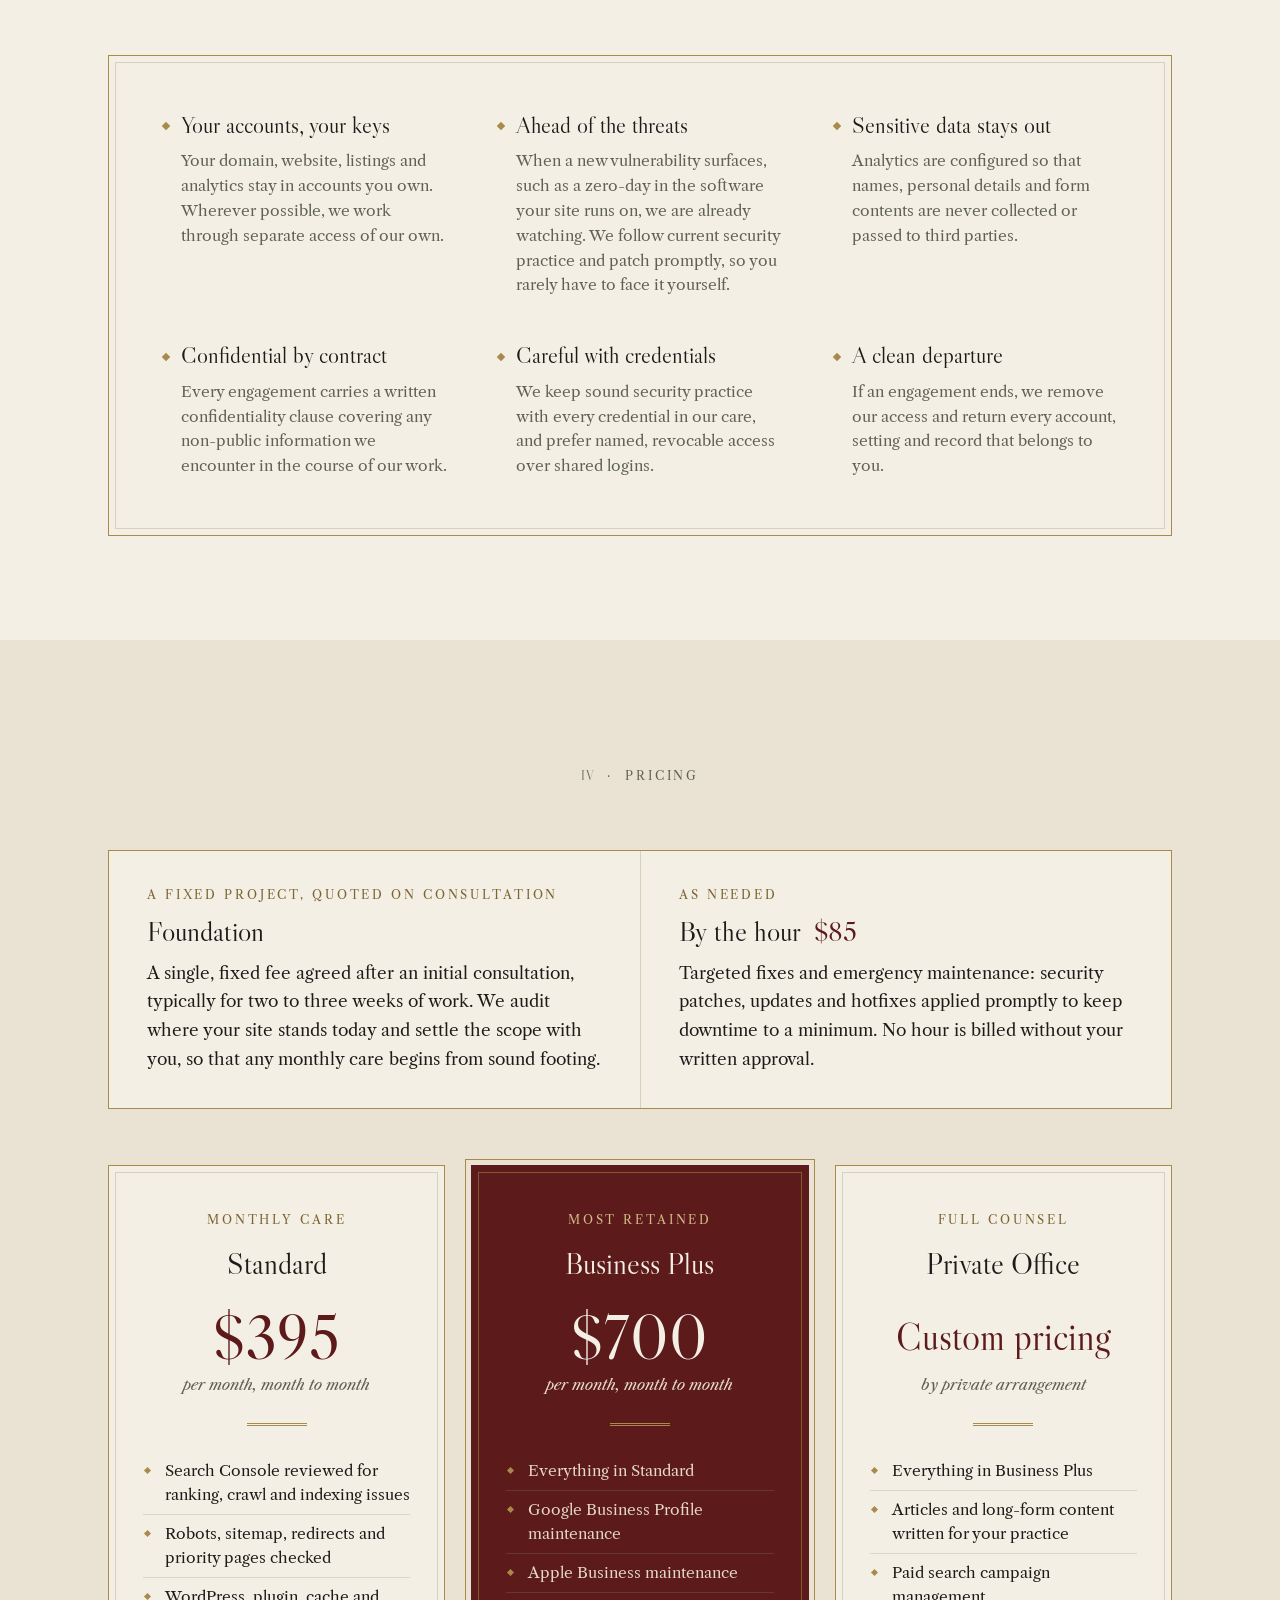
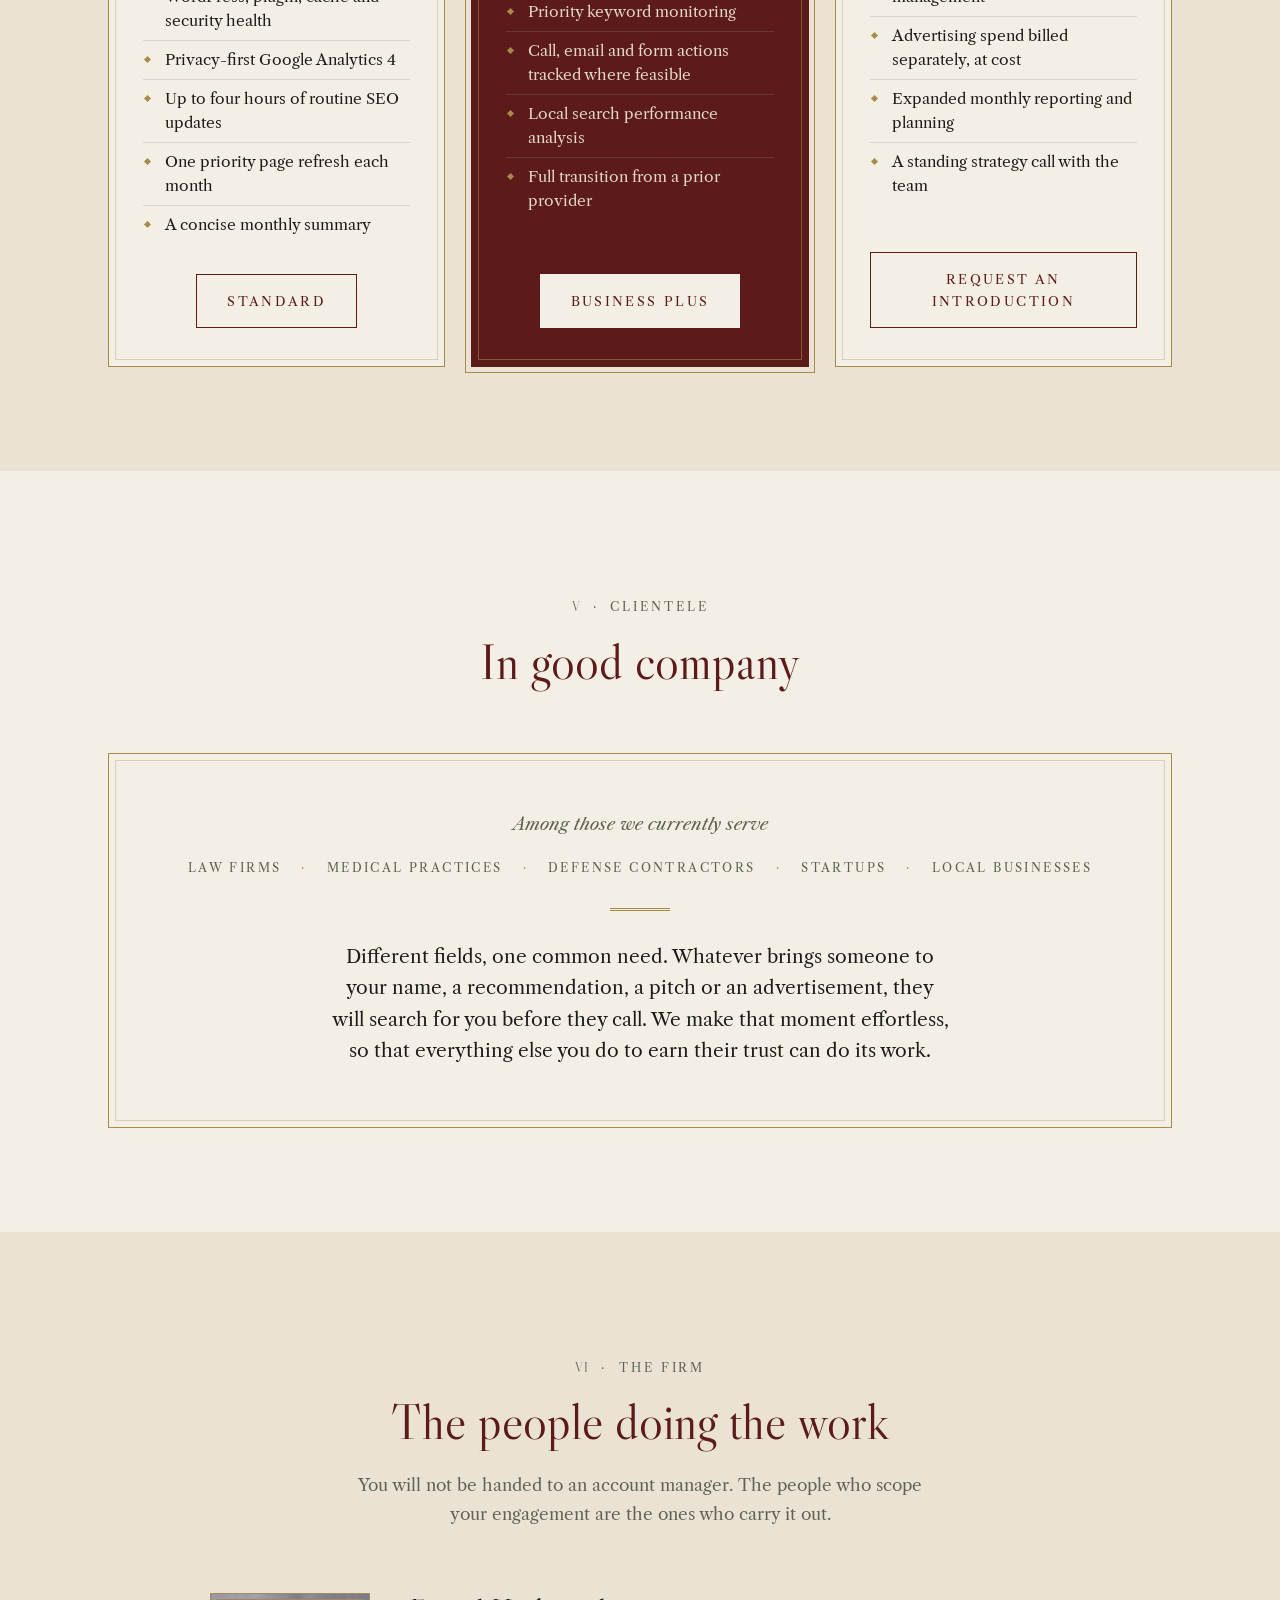
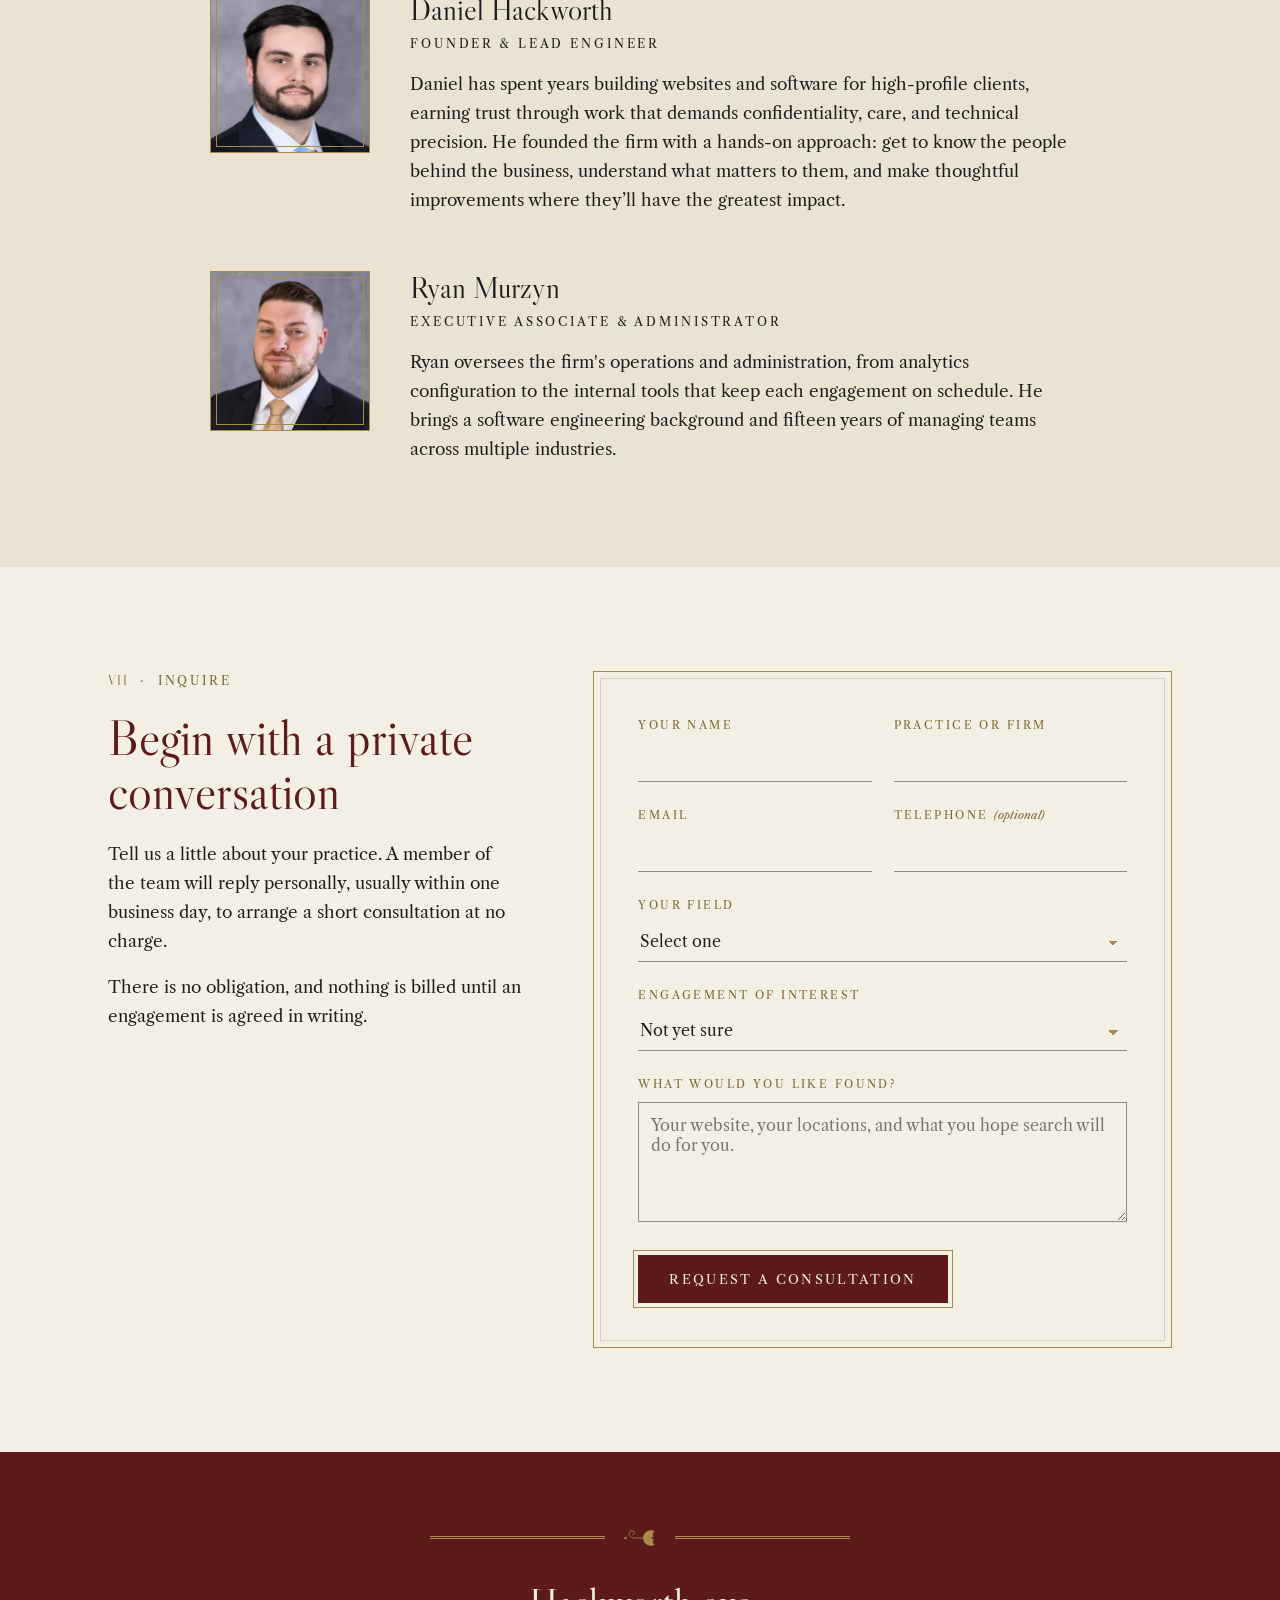
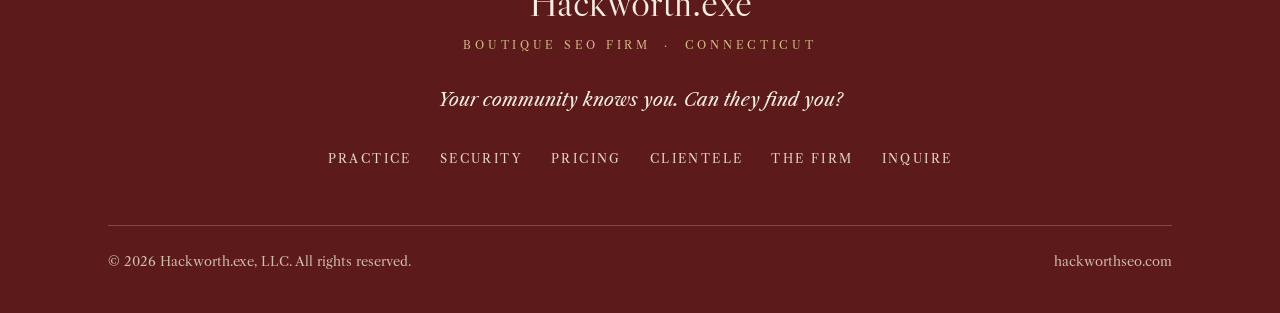
==== commit 2ddcd030: "Add Ryan Murzyn's headshot and enlarge both portraits Portraits grow from 112px to 160px, one princi" ====
--- a/index.html
+++ b/index.html
@@ -19,7 +19,7 @@
 <link rel="icon" type="image/svg+xml" href="/assets/img/favicon.svg">
 <link rel="preload" href="/assets/fonts/libre-caslon-display-400-latin.woff2" as="font" type="font/woff2" crossorigin>
 <link rel="preload" href="/assets/fonts/libre-caslon-text-400-latin.woff2" as="font" type="font/woff2" crossorigin>
-<link rel="stylesheet" href="/assets/css/site.css?v=8">
+<link rel="stylesheet" href="/assets/css/site.css?v=9">
 <noscript><style>.reveal{opacity:1;transform:none}</style></noscript>
 <script type="application/ld+json">
 {
@@ -32,10 +32,10 @@
   "areaServed": { "@type": "State", "name": "Connecticut" },
   "slogan": "Your community knows you. Can they find you?",
   "knowsAbout": ["Local SEO", "Technical SEO", "Google Business Profile", "Apple Business", "Google Analytics 4", "Google Search Console", "Privacy-first analytics"],
-  "founder": { "@type": "Person", "name": "Daniel Hackworth", "jobTitle": "Founder & Lead Engineer", "image": "https://hackworthseo.com/assets/img/daniel-hackworth-336.webp" },
+  "founder": { "@type": "Person", "name": "Daniel Hackworth", "jobTitle": "Founder & Lead Engineer", "image": "https://hackworthseo.com/assets/img/daniel-hackworth-480.webp" },
   "employee": [
     { "@type": "Person", "name": "Daniel Hackworth", "jobTitle": "Founder & Lead Engineer" },
-    { "@type": "Person", "name": "Ryan Murzyn", "jobTitle": "Executive Associate & Administrator" }
+    { "@type": "Person", "name": "Ryan Murzyn", "jobTitle": "Executive Associate & Administrator", "image": "https://hackworthseo.com/assets/img/ryan-murzyn-480.webp" }
   ],
   "makesOffer": [
     { "@type": "Offer", "name": "Standard", "price": "395", "priceCurrency": "USD", "priceSpecification": { "@type": "UnitPriceSpecification", "price": "395", "priceCurrency": "USD", "unitText": "MONTH" } },
@@ -283,7 +283,7 @@
       </header>
       <div class="principals">
         <div class="person reveal">
-          <div class="monogram portrait"><img src="/assets/img/daniel-hackworth-224.webp" srcset="/assets/img/daniel-hackworth-224.webp 224w, /assets/img/daniel-hackworth-336.webp 336w" sizes="112px" width="112" height="112" alt="Daniel Hackworth, Founder and Lead Engineer of Hackworth.exe" loading="lazy" decoding="async"></div>
+          <div class="monogram portrait"><img src="/assets/img/daniel-hackworth-320.webp" srcset="/assets/img/daniel-hackworth-320.webp 320w, /assets/img/daniel-hackworth-480.webp 480w" sizes="160px" width="160" height="160" alt="Daniel Hackworth, Founder and Lead Engineer of Hackworth.exe" loading="lazy" decoding="async"></div>
           <div>
             <h3>Daniel Hackworth</h3>
             <p class="label title">Founder &amp; Lead Engineer</p>
@@ -291,7 +291,7 @@
           </div>
         </div>
         <div class="person reveal">
-          <div class="monogram" aria-hidden="true"><span>RM</span></div>
+          <div class="monogram portrait"><img src="/assets/img/ryan-murzyn-320.webp" srcset="/assets/img/ryan-murzyn-320.webp 320w, /assets/img/ryan-murzyn-480.webp 480w" sizes="160px" width="160" height="160" alt="Ryan Murzyn, Executive Associate and Administrator of Hackworth.exe" loading="lazy" decoding="async"></div>
           <div>
             <h3>Ryan Murzyn</h3>
             <p class="label title">Executive Associate &amp; Administrator</p>
--- a/assets/css/site.css
+++ b/assets/css/site.css
@@ -154,16 +154,14 @@
 @media (max-width:620px){.roster{padding:42px 24px 46px}.roster p{font-size:17px}}
 
 /* principals */
-.principals{display:grid;grid-template-columns:repeat(2,1fr);gap:60px;max-width:960px;margin:0 auto}
-.person{display:grid;grid-template-columns:112px 1fr;gap:28px;align-items:start}
-.monogram{width:112px;height:112px;border:1px solid var(--brass);display:grid;place-items:center;position:relative;background:var(--ivory)}
+.principals{display:grid;grid-template-columns:1fr;gap:56px;max-width:860px;margin:0 auto}
+.person{display:grid;grid-template-columns:160px 1fr;gap:40px;align-items:start}
+.monogram{width:160px;height:160px;border:1px solid var(--brass);display:grid;place-items:center;position:relative;background:var(--ivory)}
 .monogram::after{content:"";position:absolute;inset:5px;border:1px solid var(--brass)}
-.monogram span{font-family:var(--display);font-size:40px;color:var(--oxblood);letter-spacing:.02em}
 .person h3{font-family:var(--display);font-weight:400;font-size:30px;margin:0;line-height:1.1}
 .person .title{margin:8px 0 16px}
 .person p{margin:0;color:var(--ink)}
-@media (max-width:860px){.principals{grid-template-columns:1fr;gap:48px}}
-@media (max-width:460px){.person{grid-template-columns:1fr}.monogram{width:96px;height:96px}}
+@media (max-width:600px){.person{grid-template-columns:1fr;gap:24px}}
 
 /* inquiry */
 .inquire{display:grid;grid-template-columns:5fr 7fr;gap:72px;align-items:start}
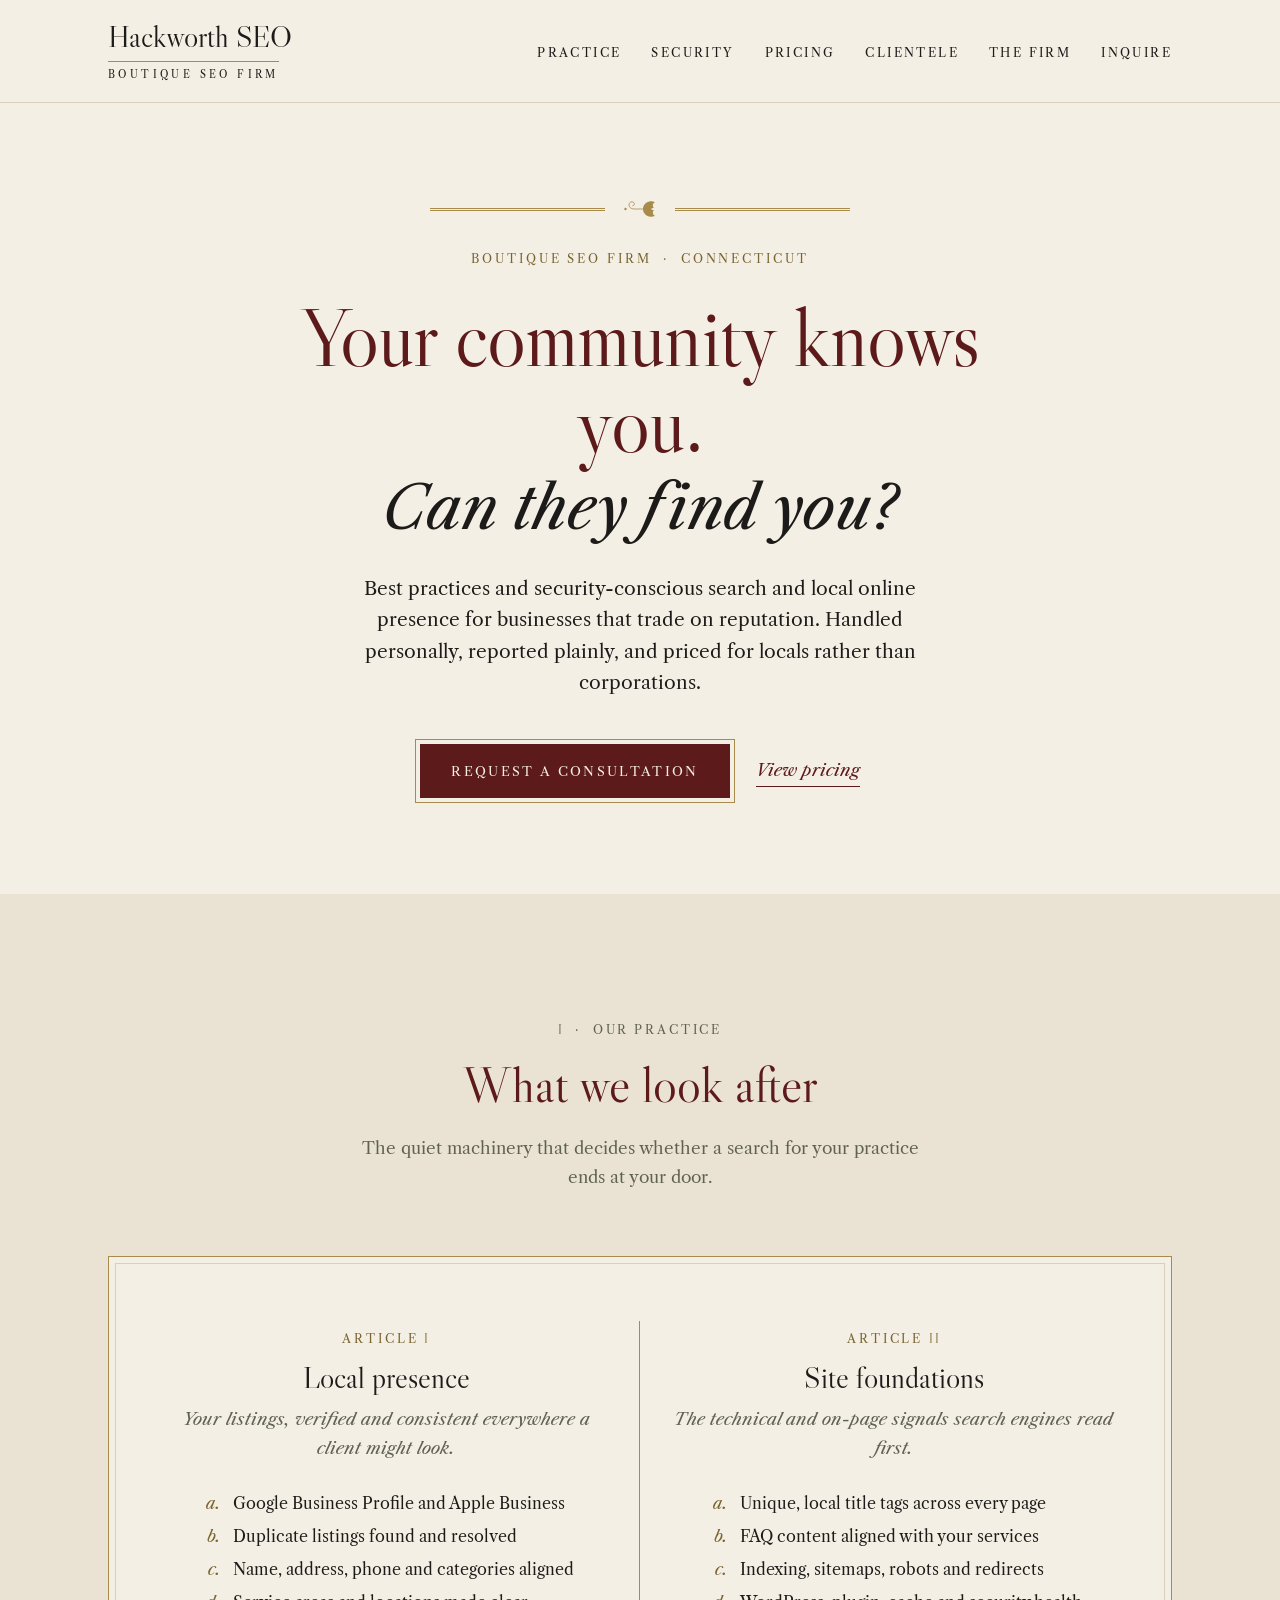
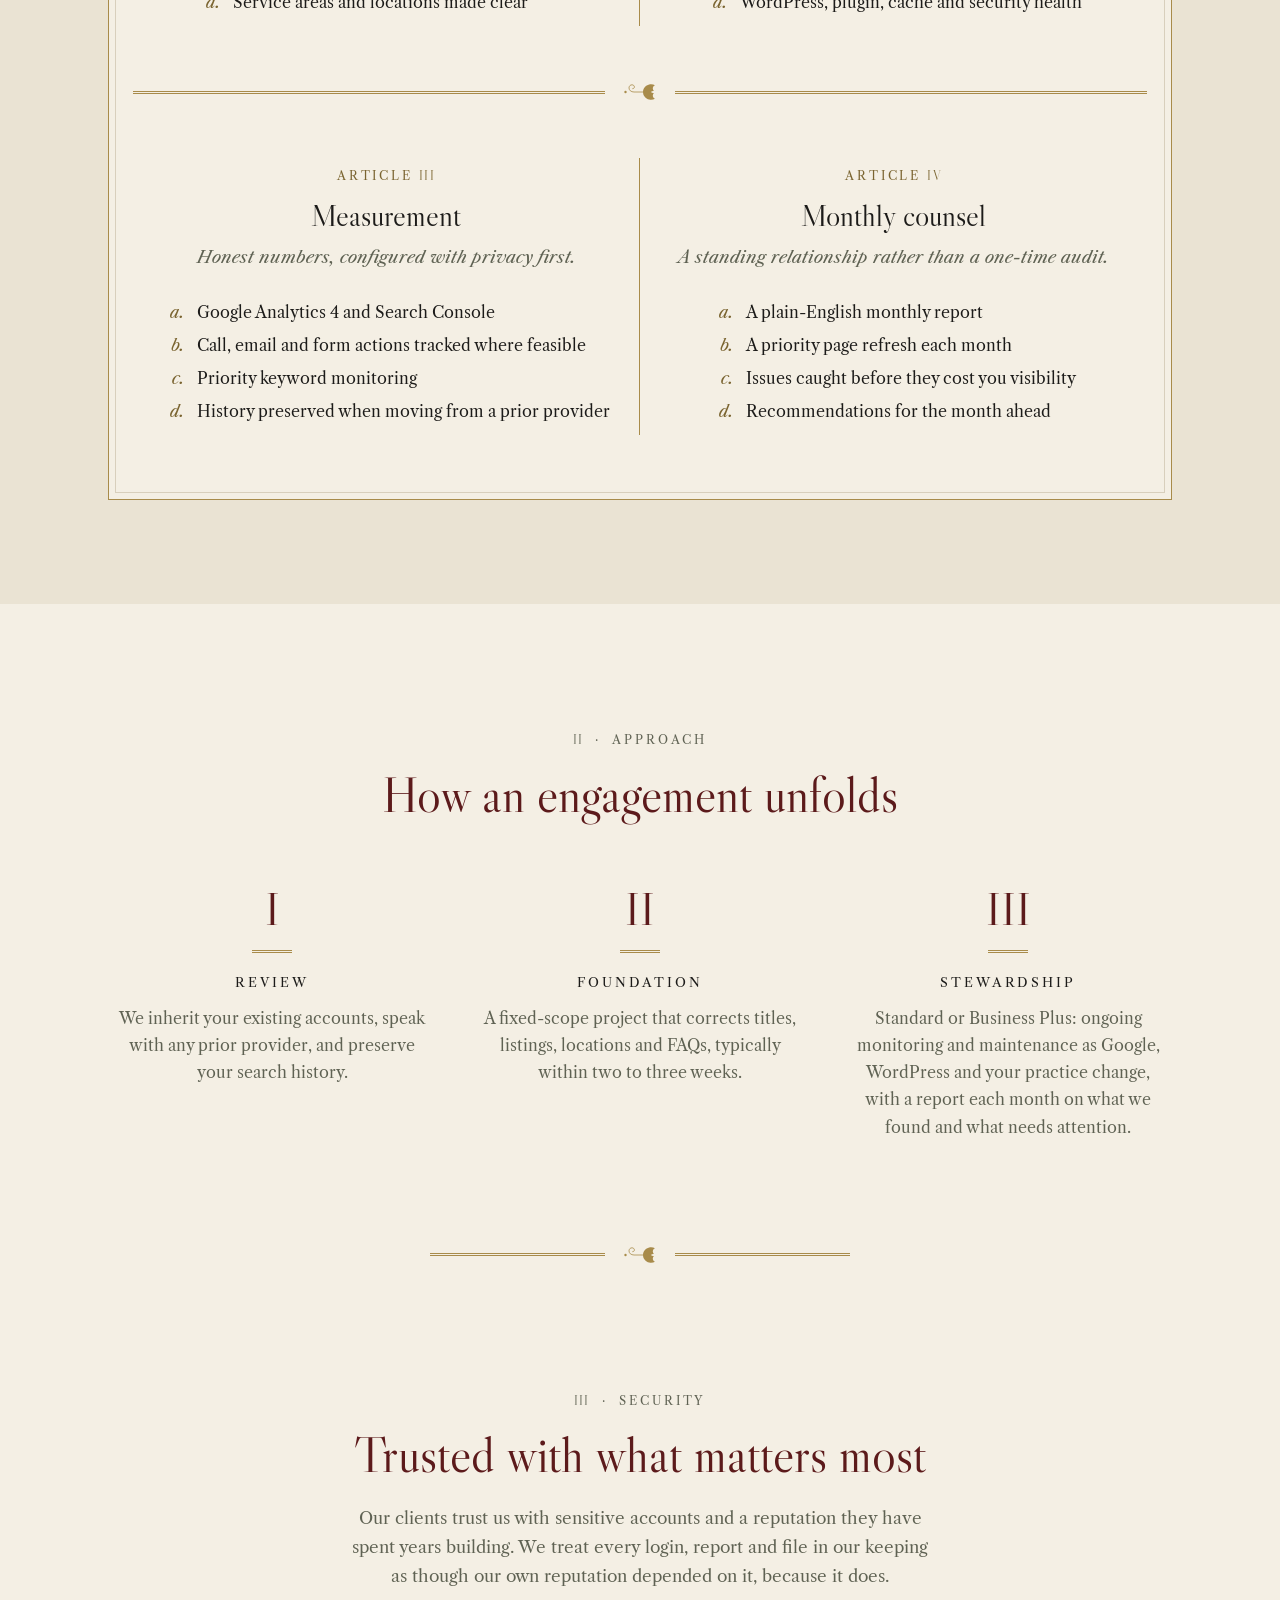
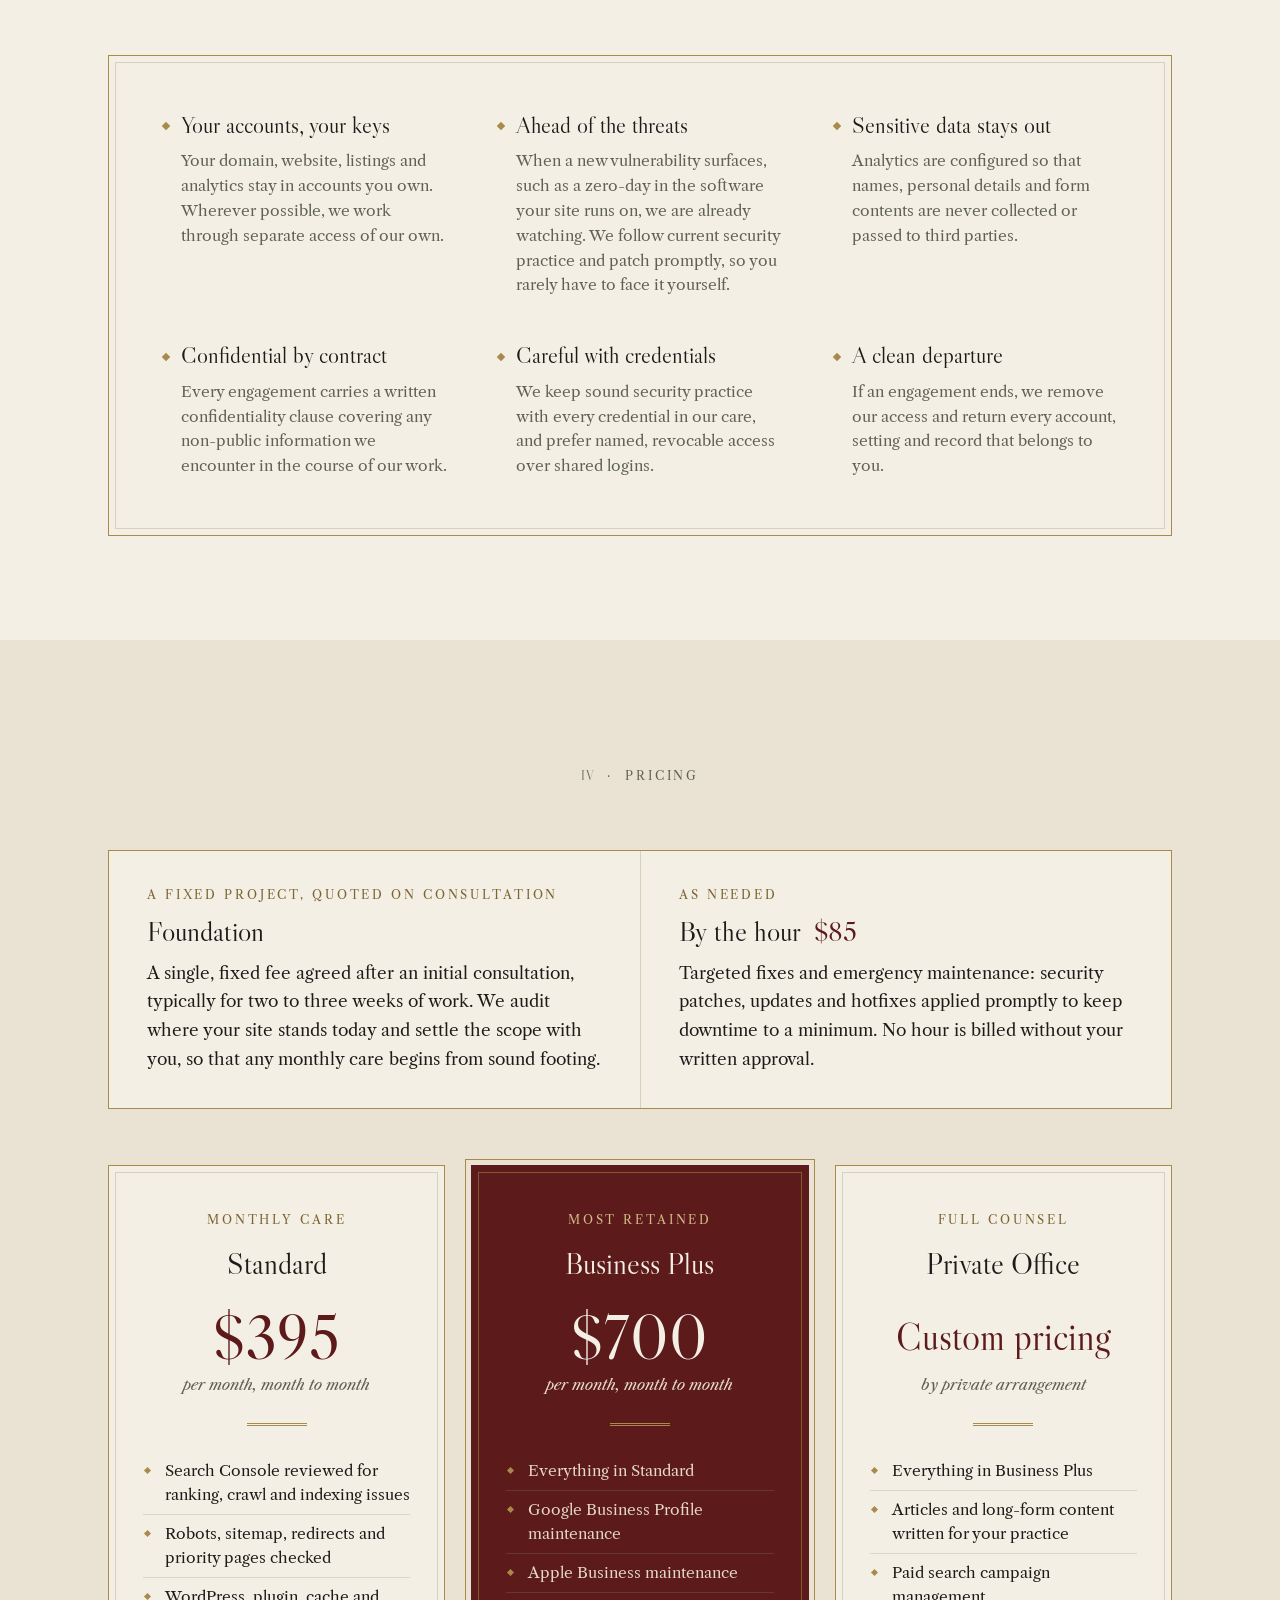
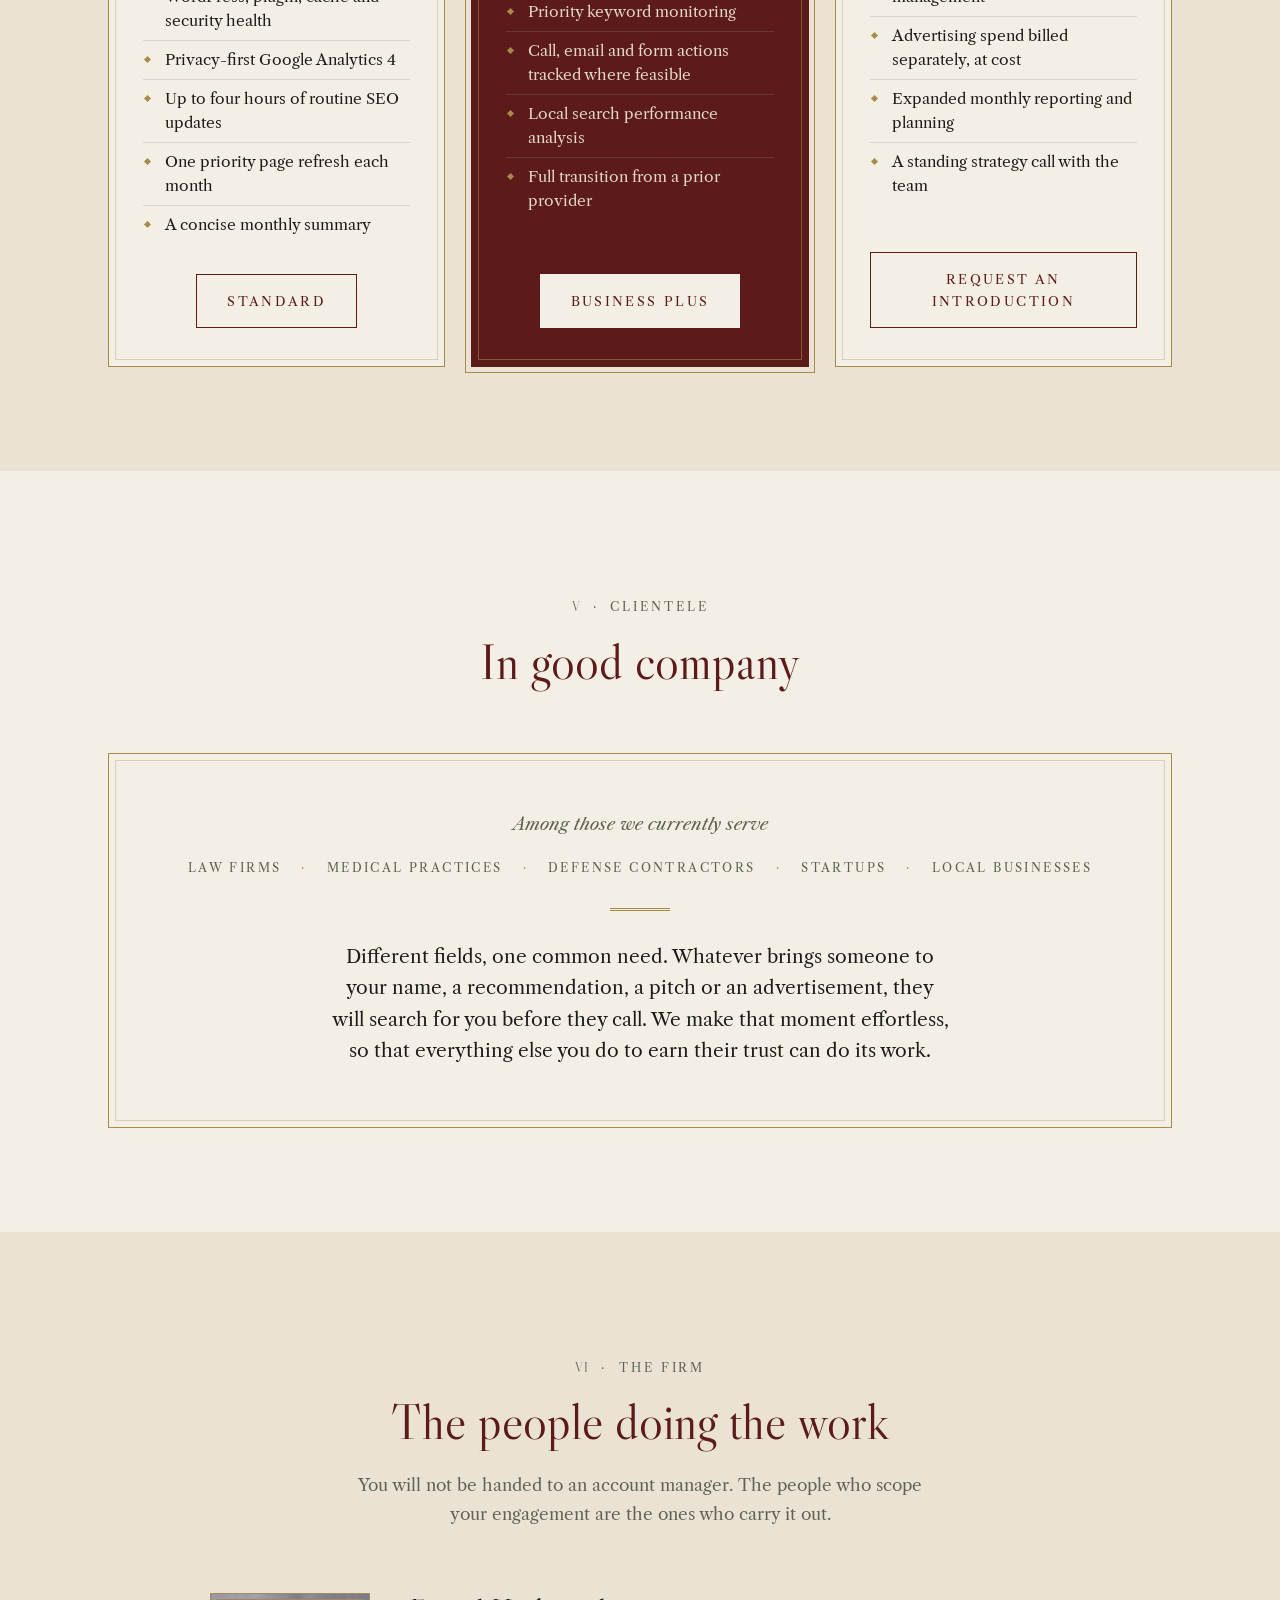
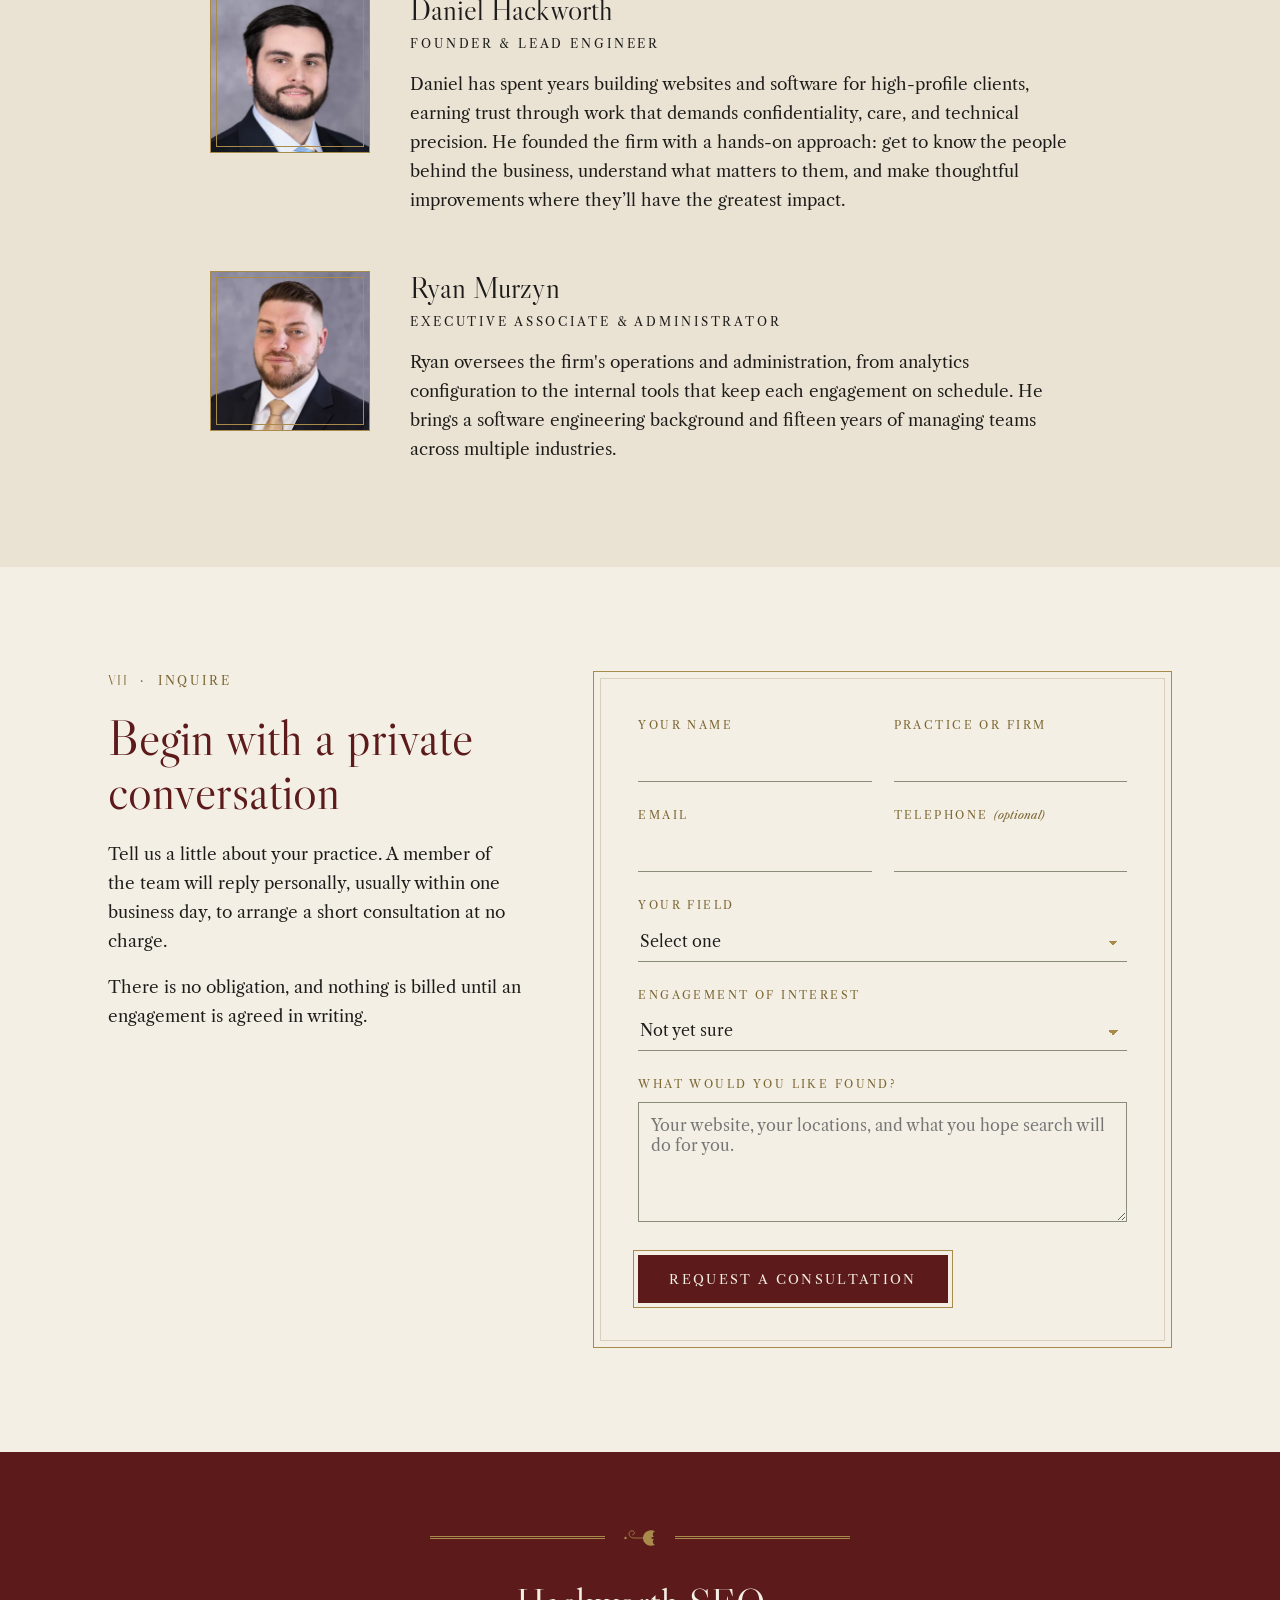
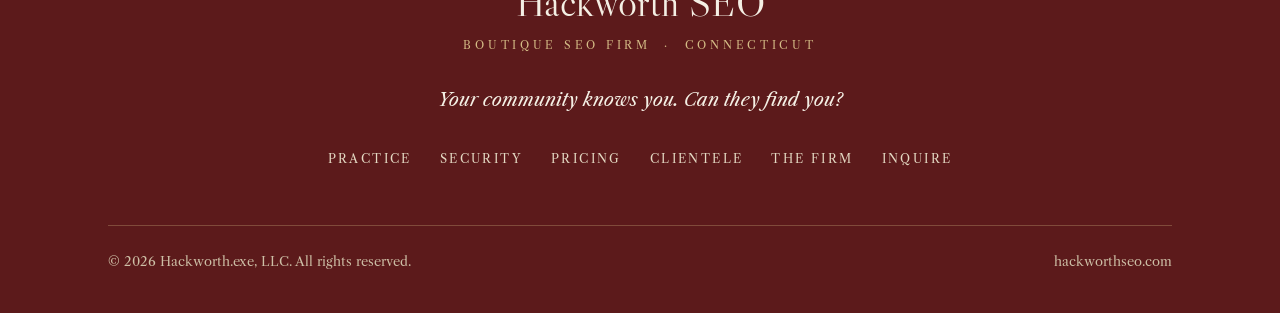
==== commit f34551d6: "Rebrand site name to Hackworth SEO Wordmark, titles, footer, OG/Twitter metadata, image alt text and" ====
--- a/index.html
+++ b/index.html
@@ -3,15 +3,15 @@
 <head>
 <meta charset="utf-8">
 <meta name="viewport" content="width=device-width, initial-scale=1">
-<title>Hackworth.exe · Boutique SEO Firm in Connecticut</title>
-<meta name="description" content="Hackworth.exe is a boutique SEO firm for medical practices, law firms and defense contractors. Security-conscious local search, analytics and Google Business Profile management, priced for locals rather than corporations.">
+<title>Hackworth SEO · Boutique SEO Firm in Connecticut</title>
+<meta name="description" content="Hackworth SEO is a boutique SEO firm for medical practices, law firms and defense contractors. Security-conscious local search, analytics and Google Business Profile management, priced for locals rather than corporations.">
 <link rel="canonical" href="https://hackworthseo.com/">
 <meta property="og:type" content="website">
-<meta property="og:title" content="Hackworth.exe · Boutique SEO Firm">
+<meta property="og:title" content="Hackworth SEO · Boutique SEO Firm">
 <meta property="og:description" content="Your community knows you. Can they find you? Security-conscious search and local online presence for businesses that trade on reputation.">
 <meta property="og:url" content="https://hackworthseo.com/">
-<meta property="og:site_name" content="Hackworth.exe">
-<meta property="og:image" content="https://hackworthseo.com/assets/img/og-image.png">
+<meta property="og:site_name" content="Hackworth SEO">
+<meta property="og:image" content="https://hackworthseo.com/assets/img/og-image.png?v=2">
 <meta property="og:image:width" content="1200">
 <meta property="og:image:height" content="630">
 <meta name="twitter:card" content="summary_large_image">
@@ -25,8 +25,9 @@
 {
   "@context": "https://schema.org",
   "@type": "ProfessionalService",
-  "name": "Hackworth.exe, LLC",
-  "alternateName": "Hackworth.exe",
+  "name": "Hackworth SEO",
+  "legalName": "Hackworth.exe, LLC",
+  "alternateName": "HackworthSEO",
   "url": "https://hackworthseo.com/",
   "description": "Boutique SEO firm providing local search, analytics and Google Business Profile management for medical practices, law firms and defense contractors.",
   "areaServed": { "@type": "State", "name": "Connecticut" },
@@ -58,8 +59,8 @@
 
 <header class="masthead">
   <div class="wrap">
-    <a class="wordmark" href="#top" aria-label="Hackworth.exe, home">
-      <span class="name">Hackworth.exe</span>
+    <a class="wordmark" href="#top" aria-label="Hackworth SEO, home">
+      <span class="name">Hackworth SEO</span>
       <span class="sub">Boutique SEO Firm</span>
     </a>
     <button class="menu-toggle" type="button" aria-expanded="false" aria-controls="primary-nav">Menu</button>
@@ -283,7 +284,7 @@
       </header>
       <div class="principals">
         <div class="person reveal">
-          <div class="monogram portrait"><img src="/assets/img/daniel-hackworth-320.webp" srcset="/assets/img/daniel-hackworth-320.webp 320w, /assets/img/daniel-hackworth-480.webp 480w" sizes="160px" width="160" height="160" alt="Daniel Hackworth, Founder and Lead Engineer of Hackworth.exe" loading="lazy" decoding="async"></div>
+          <div class="monogram portrait"><img src="/assets/img/daniel-hackworth-320.webp" srcset="/assets/img/daniel-hackworth-320.webp 320w, /assets/img/daniel-hackworth-480.webp 480w" sizes="160px" width="160" height="160" alt="Daniel Hackworth, Founder and Lead Engineer of Hackworth SEO" loading="lazy" decoding="async"></div>
           <div>
             <h3>Daniel Hackworth</h3>
             <p class="label title">Founder &amp; Lead Engineer</p>
@@ -291,7 +292,7 @@
           </div>
         </div>
         <div class="person reveal">
-          <div class="monogram portrait"><img src="/assets/img/ryan-murzyn-320.webp" srcset="/assets/img/ryan-murzyn-320.webp 320w, /assets/img/ryan-murzyn-480.webp 480w" sizes="160px" width="160" height="160" alt="Ryan Murzyn, Executive Associate and Administrator of Hackworth.exe" loading="lazy" decoding="async"></div>
+          <div class="monogram portrait"><img src="/assets/img/ryan-murzyn-320.webp" srcset="/assets/img/ryan-murzyn-320.webp 320w, /assets/img/ryan-murzyn-480.webp 480w" sizes="160px" width="160" height="160" alt="Ryan Murzyn, Executive Associate and Administrator of Hackworth SEO" loading="lazy" decoding="async"></div>
           <div>
             <h3>Ryan Murzyn</h3>
             <p class="label title">Executive Associate &amp; Administrator</p>
@@ -352,7 +353,7 @@
 <footer>
   <div class="wrap">
     <div class="ornament" aria-hidden="true"><svg><use href="#fleuron"/></svg></div>
-    <p class="name">Hackworth.exe</p>
+    <p class="name">Hackworth SEO</p>
     <p class="sub">Boutique SEO Firm &nbsp;·&nbsp; Connecticut</p>
     <p class="tag">Your community knows you. Can they find you?</p>
     <nav aria-label="Footer">
